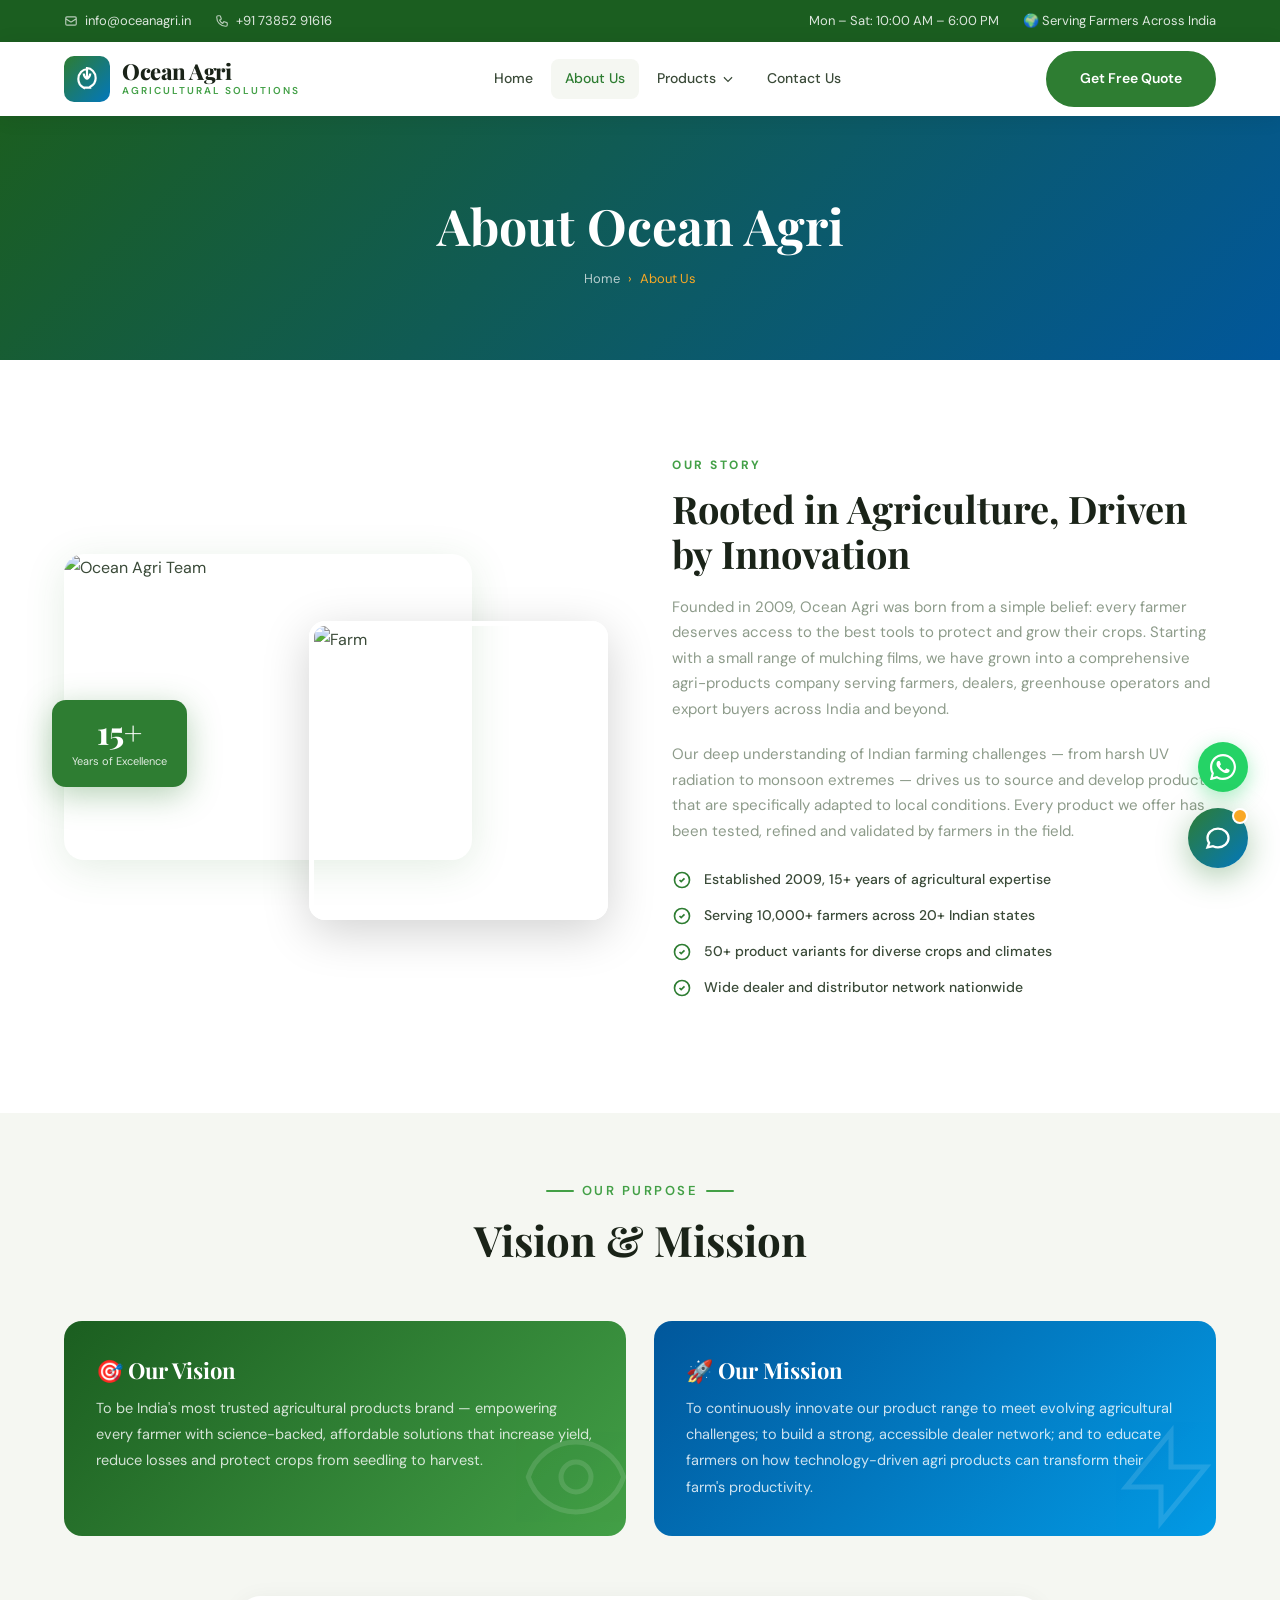
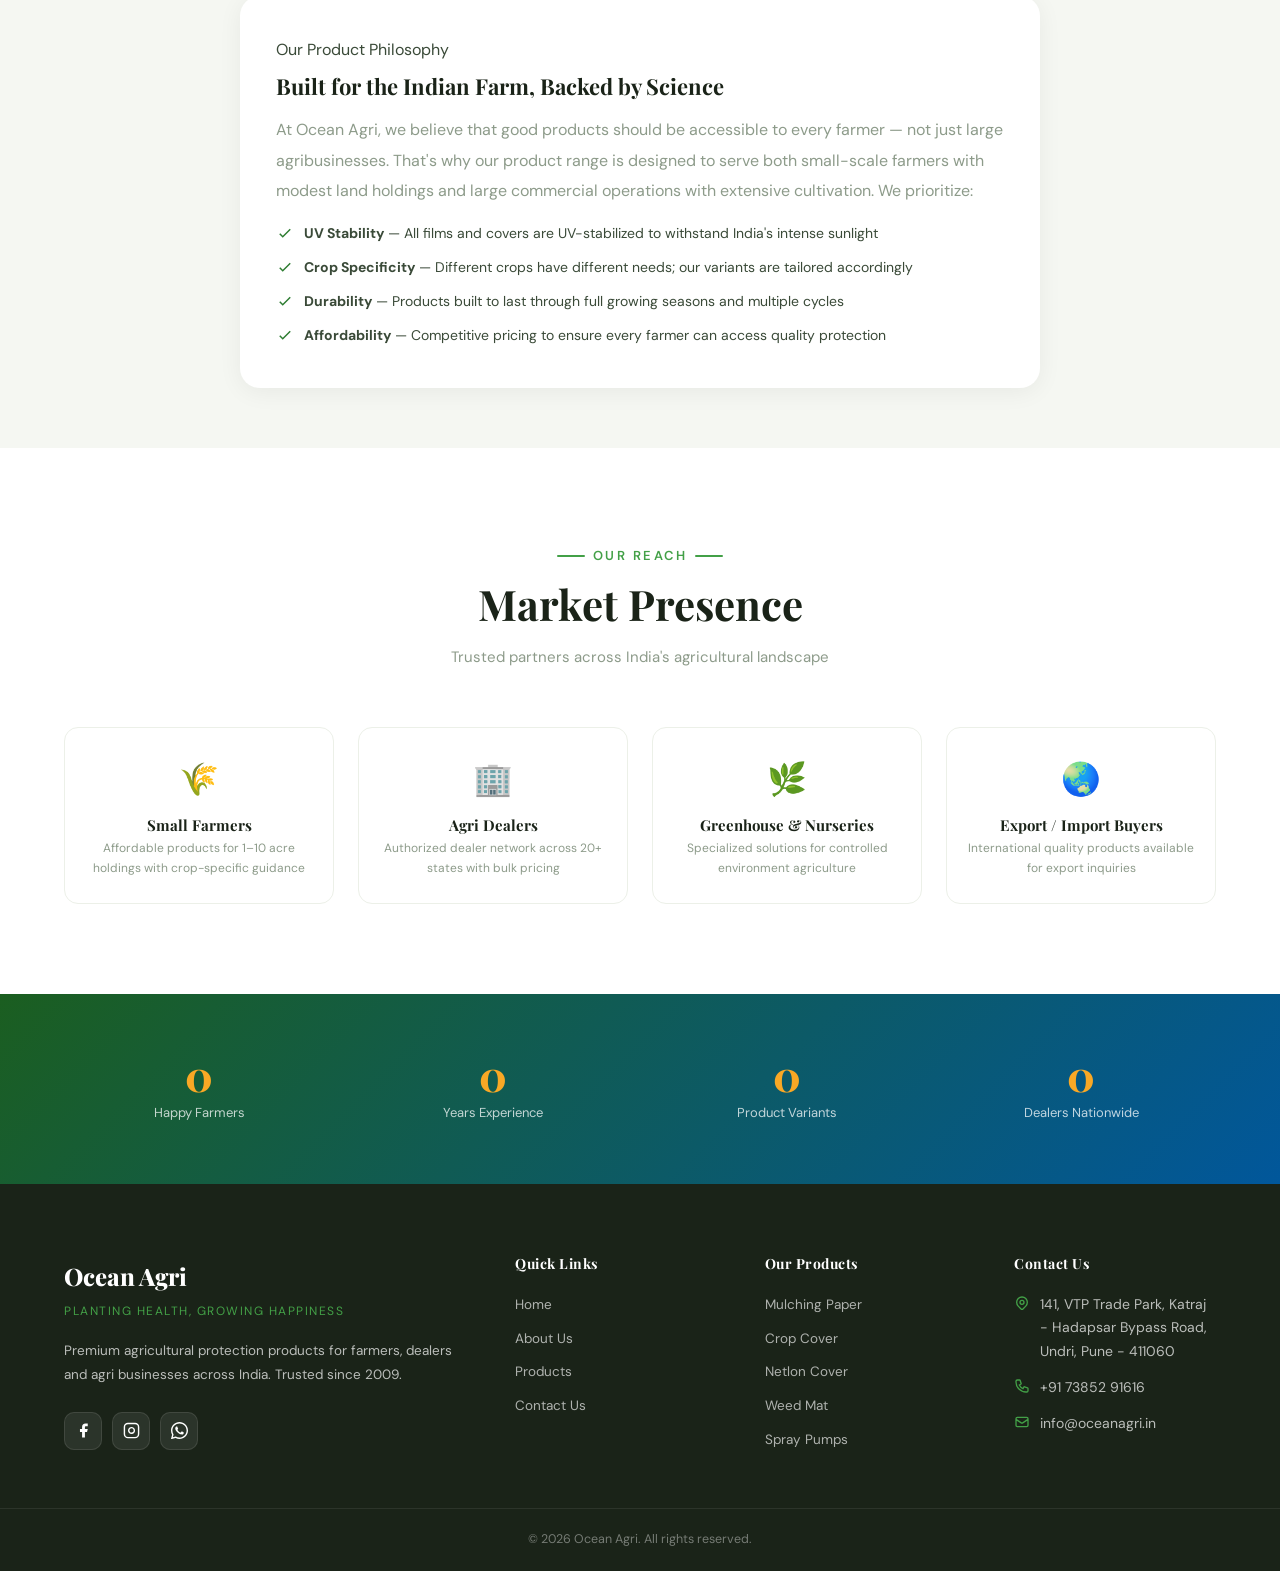
==== about.html @ 08070325 "Contacts are updated" ====
<!DOCTYPE html>
<html lang="en">
<head>
  <meta charset="UTF-8" />
  <meta name="viewport" content="width=device-width, initial-scale=1.0" />
  <title>About Us – Ocean Agri</title>
  <meta name="description" content="Learn about Ocean Agri — our story, vision, mission and commitment to empowering Indian farmers with premium agricultural products." />
  <link rel="stylesheet" href="style.css" />
</head>
<body>

<!-- TOP BAR -->
<div class="topbar">
  <div class="container inner">
    <div class="topbar-left">
      <span class="item"><svg xmlns="http://www.w3.org/2000/svg" fill="none" viewBox="0 0 24 24" stroke="currentColor" stroke-width="2"><path d="M3 8l7.89 5.26a2 2 0 002.22 0L21 8M5 19h14a2 2 0 002-2V7a2 2 0 00-2-2H5a2 2 0 00-2 2v10a2 2 0 002 2z"/></svg><a href="mailto:info@oceanagri.in">info@oceanagri.in</a></span>
      <span class="item"><svg xmlns="http://www.w3.org/2000/svg" fill="none" viewBox="0 0 24 24" stroke="currentColor" stroke-width="2"><path d="M3 5a2 2 0 012-2h3.28a1 1 0 01.948.684l1.498 4.493a1 1 0 01-.502 1.21l-2.257 1.13a11.042 11.042 0 005.516 5.516l1.13-2.257a1 1 0 011.21-.502l4.493 1.498a1 1 0 01.684.949V19a2 2 0 01-2 2h-1C9.716 21 3 14.284 3 6V5z"/></svg><a href="tel:+919876543210">+91 73852 91616</a></span>
    </div>
    <div class="topbar-right"><span class="item">Mon – Sat: 10:00 AM – 6:00 PM</span><span class="item">🌍 Serving Farmers Across India</span></div>
  </div>
</div>

<!-- NAVBAR -->
<nav class="navbar">
  <div class="inner">
    <a class="navbar-brand" href="index.html">
      <div class="brand-icon"><svg xmlns="http://www.w3.org/2000/svg" fill="none" viewBox="0 0 24 24" stroke="currentColor" stroke-width="2"><path d="M12 3C8 3 4 7 4 12c0 3.5 2 6.5 5 8.1V20h6v-.9c3-1.6 5-4.6 5-8.1 0-5-4-9-8-9z"/><path d="M12 3v9m0 0c0 0-3-2-3-5m3 5c0 0 3-2 3-5"/></svg></div>
      <div class="brand-text"><div class="name">Ocean Agri</div><div class="sub">Agricultural Solutions</div></div>
    </a>
    <ul class="nav-menu">
      <li class="nav-item"><a class="nav-link" href="index.html">Home</a></li>
      <li class="nav-item"><a class="nav-link active" href="about.html">About Us</a></li>
      <li class="nav-item">
        <a class="nav-link" href="products.html">Products <svg xmlns="http://www.w3.org/2000/svg" fill="none" viewBox="0 0 24 24" stroke="currentColor" stroke-width="2"><path d="M19 9l-7 7-7-7"/></svg></a>
        <div class="dropdown">
          <a href="products.html#mulching">Mulching Paper</a>
          <a href="products.html#crop-cover">Crop Cover</a>
          <a href="products.html#netlon">Netlon Cover</a>
          <a href="products.html#weed-mat">Weed Mat</a>
          <a href="products.html#low-tunnel">Low Tunnel Products</a>
          <a href="products.html#support">Crop Support & Wire</a>
          <a href="products.html#spray-pump">Spray Pumps</a>
        </div>
      </li>
      <li class="nav-item"><a class="nav-link" href="contact.html">Contact Us</a></li>
    </ul>
    <a class="btn btn-primary nav-cta" href="contact.html">Get Free Quote</a>
    <button class="hamburger"><span></span><span></span><span></span></button>
  </div>
</nav>
<div class="mobile-menu">
  <button class="mobile-close">✕</button>
  <a class="mobile-nav-link" href="index.html">Home</a>
  <a class="mobile-nav-link" href="about.html">About Us</a>
  <a class="mobile-nav-link" href="products.html">Products</a>
  <a class="mobile-nav-link" href="contact.html">Contact Us</a>
  <a class="btn btn-primary" href="contact.html" style="margin-top:20px;display:inline-flex;">Get Free Quote</a>
</div>

<!-- PAGE HEADER -->
<div class="page-header">
  <div class="container">
    <h1>About Ocean Agri</h1>
    <div class="breadcrumb"><a href="index.html">Home</a> <span>›</span> <span>About Us</span></div>
  </div>
</div>

<!-- INTRO SECTION -->
<section class="section">
  <div class="container">
    <div class="about-grid">
      <div class="about-images" data-animate>
        <div class="about-img-1"><img src="https://images.unsplash.com/photo-1523741543316-beb7fc7023d8?w=800&q=80" alt="Ocean Agri Team" loading="lazy" /></div>
        <div class="about-img-2"><img src="https://images.unsplash.com/photo-1464226184884-fa280b87c399?w=600&q=80" alt="Farm" loading="lazy" /></div>
        <div class="about-badge"><div class="num">15+</div><div class="lbl">Years of Excellence</div></div>
      </div>
      <div class="about-content" data-animate data-delay="2">
        <div class="label">Our Story</div>
        <h2>Rooted in Agriculture, Driven by Innovation</h2>
        <p>Founded in 2009, Ocean Agri was born from a simple belief: every farmer deserves access to the best tools to protect and grow their crops. Starting with a small range of mulching films, we have grown into a comprehensive agri-products company serving farmers, dealers, greenhouse operators and export buyers across India and beyond.</p>
        <p>Our deep understanding of Indian farming challenges — from harsh UV radiation to monsoon extremes — drives us to source and develop products that are specifically adapted to local conditions. Every product we offer has been tested, refined and validated by farmers in the field.</p>
        <ul class="about-checks">
          <li><svg xmlns="http://www.w3.org/2000/svg" fill="none" viewBox="0 0 24 24" stroke="currentColor" stroke-width="2"><path d="M9 12l2 2 4-4m6 2a9 9 0 11-18 0 9 9 0 0118 0z"/></svg>Established 2009, 15+ years of agricultural expertise</li>
          <li><svg xmlns="http://www.w3.org/2000/svg" fill="none" viewBox="0 0 24 24" stroke="currentColor" stroke-width="2"><path d="M9 12l2 2 4-4m6 2a9 9 0 11-18 0 9 9 0 0118 0z"/></svg>Serving 10,000+ farmers across 20+ Indian states</li>
          <li><svg xmlns="http://www.w3.org/2000/svg" fill="none" viewBox="0 0 24 24" stroke="currentColor" stroke-width="2"><path d="M9 12l2 2 4-4m6 2a9 9 0 11-18 0 9 9 0 0118 0z"/></svg>50+ product variants for diverse crops and climates</li>
          <li><svg xmlns="http://www.w3.org/2000/svg" fill="none" viewBox="0 0 24 24" stroke="currentColor" stroke-width="2"><path d="M9 12l2 2 4-4m6 2a9 9 0 11-18 0 9 9 0 0118 0z"/></svg>Wide dealer and distributor network nationwide</li>
        </ul>
      </div>
    </div>
  </div>
</section>

<!-- VISION & MISSION -->
<section class="section-sm products-bg">
  <div class="container">
    <div class="section-title" data-animate>
      <div class="label">Our Purpose</div>
      <h2>Vision & Mission</h2>
    </div>
    <div class="vision-mission-grid" data-animate>
      <div class="vm-card vision">
        <h3>🎯 Our Vision</h3>
        <p>To be India's most trusted agricultural products brand — empowering every farmer with science-backed, affordable solutions that increase yield, reduce losses and protect crops from seedling to harvest.</p>
        <div class="vm-card-icon"><svg xmlns="http://www.w3.org/2000/svg" fill="none" viewBox="0 0 24 24" stroke="currentColor"><path d="M15 12a3 3 0 11-6 0 3 3 0 016 0z"/><path d="M2.458 12C3.732 7.943 7.523 5 12 5c4.478 0 8.268 2.943 9.542 7-1.274 4.057-5.064 7-9.542 7-4.477 0-8.268-2.943-9.542-7z"/></svg></div>
      </div>
      <div class="vm-card mission">
        <h3>🚀 Our Mission</h3>
        <p>To continuously innovate our product range to meet evolving agricultural challenges; to build a strong, accessible dealer network; and to educate farmers on how technology-driven agri products can transform their farm's productivity.</p>
        <div class="vm-card-icon"><svg xmlns="http://www.w3.org/2000/svg" fill="none" viewBox="0 0 24 24" stroke="currentColor"><path d="M13 10V3L4 14h7v7l9-11h-7z"/></svg></div>
      </div>
    </div>

    <!-- Philosophy -->
    <div style="background:var(--white);border-radius:20px;padding:40px 36px;max-width:800px;margin:0 auto;box-shadow:0 4px 24px rgba(0,0,0,0.06);" data-animate>
      <div class="label" style="justify-content:flex-start;margin-bottom:10px;">Our Product Philosophy</div>
      <h3 style="font-size:22px;margin-bottom:16px;">Built for the Indian Farm, Backed by Science</h3>
      <p style="color:var(--gray);line-height:1.9;">At Ocean Agri, we believe that good products should be accessible to every farmer — not just large agribusinesses. That's why our product range is designed to serve both small-scale farmers with modest land holdings and large commercial operations with extensive cultivation. We prioritize:</p>
      <ul style="margin-top:16px;display:flex;flex-direction:column;gap:10px;">
        <li style="display:flex;align-items:flex-start;gap:10px;font-size:14px;color:var(--text)"><svg style="width:18px;height:18px;color:var(--green);flex-shrink:0;margin-top:2px" xmlns="http://www.w3.org/2000/svg" fill="none" viewBox="0 0 24 24" stroke="currentColor" stroke-width="2"><path d="M5 13l4 4L19 7"/></svg><span><strong>UV Stability</strong> — All films and covers are UV-stabilized to withstand India's intense sunlight</span></li>
        <li style="display:flex;align-items:flex-start;gap:10px;font-size:14px;color:var(--text)"><svg style="width:18px;height:18px;color:var(--green);flex-shrink:0;margin-top:2px" xmlns="http://www.w3.org/2000/svg" fill="none" viewBox="0 0 24 24" stroke="currentColor" stroke-width="2"><path d="M5 13l4 4L19 7"/></svg><span><strong>Crop Specificity</strong> — Different crops have different needs; our variants are tailored accordingly</span></li>
        <li style="display:flex;align-items:flex-start;gap:10px;font-size:14px;color:var(--text)"><svg style="width:18px;height:18px;color:var(--green);flex-shrink:0;margin-top:2px" xmlns="http://www.w3.org/2000/svg" fill="none" viewBox="0 0 24 24" stroke="currentColor" stroke-width="2"><path d="M5 13l4 4L19 7"/></svg><span><strong>Durability</strong> — Products built to last through full growing seasons and multiple cycles</span></li>
        <li style="display:flex;align-items:flex-start;gap:10px;font-size:14px;color:var(--text)"><svg style="width:18px;height:18px;color:var(--green);flex-shrink:0;margin-top:2px" xmlns="http://www.w3.org/2000/svg" fill="none" viewBox="0 0 24 24" stroke="currentColor" stroke-width="2"><path d="M5 13l4 4L19 7"/></svg><span><strong>Affordability</strong> — Competitive pricing to ensure every farmer can access quality protection</span></li>
      </ul>
    </div>
  </div>
</section>

<!-- MARKET PRESENCE -->
<section class="section">
  <div class="container">
    <div class="section-title" data-animate>
      <div class="label">Our Reach</div>
      <h2>Market Presence</h2>
      <p>Trusted partners across India's agricultural landscape</p>
    </div>
    <div class="market-presence-grid">
      <div class="market-card" data-animate data-delay="1">
        <div class="icon">🌾</div>
        <h4>Small Farmers</h4>
        <p>Affordable products for 1–10 acre holdings with crop-specific guidance</p>
      </div>
      <div class="market-card" data-animate data-delay="2">
        <div class="icon">🏢</div>
        <h4>Agri Dealers</h4>
        <p>Authorized dealer network across 20+ states with bulk pricing</p>
      </div>
      <div class="market-card" data-animate data-delay="3">
        <div class="icon">🌿</div>
        <h4>Greenhouse & Nurseries</h4>
        <p>Specialized solutions for controlled environment agriculture</p>
      </div>
      <div class="market-card" data-animate data-delay="4">
        <div class="icon">🌏</div>
        <h4>Export / Import Buyers</h4>
        <p>International quality products available for export inquiries</p>
      </div>
    </div>
  </div>
</section>

<!-- STATS BAND -->
<div class="cta-band" style="background:linear-gradient(135deg,var(--green-dark),var(--blue-dark));" data-animate>
  <div class="container">
    <div style="display:grid;grid-template-columns:repeat(4,1fr);gap:24px;text-align:center;">
      <div><div class="num" data-count="10" data-suffix="K+" style="font-family:'Playfair Display',serif;font-size:42px;font-weight:800;color:var(--accent);line-height:1;">0</div><div style="color:rgba(255,255,255,0.75);font-size:13px;margin-top:6px;">Happy Farmers</div></div>
      <div><div class="num" data-count="15" data-suffix="+" style="font-family:'Playfair Display',serif;font-size:42px;font-weight:800;color:var(--accent);line-height:1;">0</div><div style="color:rgba(255,255,255,0.75);font-size:13px;margin-top:6px;">Years Experience</div></div>
      <div><div class="num" data-count="50" data-suffix="+" style="font-family:'Playfair Display',serif;font-size:42px;font-weight:800;color:var(--accent);line-height:1;">0</div><div style="color:rgba(255,255,255,0.75);font-size:13px;margin-top:6px;">Product Variants</div></div>
      <div><div class="num" data-count="500" data-suffix="+" style="font-family:'Playfair Display',serif;font-size:42px;font-weight:800;color:var(--accent);line-height:1;">0</div><div style="color:rgba(255,255,255,0.75);font-size:13px;margin-top:6px;">Dealers Nationwide</div></div>
    </div>
  </div>
</div>

<!-- FOOTER -->
<footer class="footer">
  <div class="container">
    <div class="footer-grid">
      <div class="footer-brand">
        <div class="name">Ocean Agri</div>
        <div class="tagline">Planting Health, Growing Happiness</div>
        <p>Premium agricultural protection products for farmers, dealers and agri businesses across India. Trusted since 2009.</p>
        <div class="footer-social">
          <a href="#" aria-label="Facebook"><svg xmlns="http://www.w3.org/2000/svg" fill="currentColor" viewBox="0 0 24 24"><path d="M18 2h-3a5 5 0 00-5 5v3H7v4h3v8h4v-8h3l1-4h-4V7a1 1 0 011-1h3z"/></svg></a>
          <a href="#" aria-label="Instagram"><svg xmlns="http://www.w3.org/2000/svg" fill="none" viewBox="0 0 24 24" stroke="currentColor" stroke-width="2"><rect x="2" y="2" width="20" height="20" rx="5" ry="5"/><path d="M16 11.37A4 4 0 1112.63 8 4 4 0 0116 11.37z"/><line x1="17.5" y1="6.5" x2="17.51" y2="6.5"/></svg></a>
          <a href="https://wa.me/917385291616" aria-label="WhatsApp"><svg xmlns="http://www.w3.org/2000/svg" fill="currentColor" viewBox="0 0 24 24"><path d="M17.472 14.382c-.297-.149-1.758-.867-2.03-.967-.273-.099-.471-.148-.67.15-.197.297-.767.966-.94 1.164-.173.199-.347.223-.644.075-.297-.15-1.255-.463-2.39-1.475-.883-.788-1.48-1.761-1.653-2.059-.173-.297-.018-.458.13-.606.134-.133.298-.347.446-.52.149-.174.198-.298.298-.497.099-.198.05-.371-.025-.52-.075-.149-.669-1.612-.916-2.207-.242-.579-.487-.5-.669-.51-.173-.008-.371-.01-.57-.01-.198 0-.52.074-.792.372-.272.297-1.04 1.016-1.04 2.479 0 1.462 1.065 2.875 1.213 3.074.149.198 2.096 3.2 5.077 4.487.709.306 1.262.489 1.694.625.712.227 1.36.195 1.871.118.571-.085 1.758-.719 2.006-1.413.248-.694.248-1.289.173-1.413-.074-.124-.272-.198-.57-.347z"/><path d="M12 0C5.373 0 0 5.373 0 12c0 2.125.558 4.117 1.535 5.845L.057 23.486a.5.5 0 00.614.612l5.788-1.517A11.95 11.95 0 0012 24c6.627 0 12-5.373 12-12S18.627 0 12 0zm0 22c-1.885 0-3.649-.518-5.163-1.418l-.371-.22-3.835 1.006 1.021-3.726-.242-.386A10 10 0 012 12C2 6.477 6.477 2 12 2s10 4.477 10 10-4.477 10-10 10z"/></svg></a>
        </div>
      </div>
      <div class="footer-col"><h4>Quick Links</h4><ul><li><a href="index.html">Home</a></li><li><a href="about.html">About Us</a></li><li><a href="products.html">Products</a></li><li><a href="contact.html">Contact Us</a></li></ul></div>
      <div class="footer-col"><h4>Our Products</h4><ul><li><a href="products.html#mulching">Mulching Paper</a></li><li><a href="products.html#crop-cover">Crop Cover</a></li><li><a href="products.html#netlon">Netlon Cover</a></li><li><a href="products.html#weed-mat">Weed Mat</a></li><li><a href="products.html#spray-pump">Spray Pumps</a></li></ul></div>
      <div class="footer-col">
        <h4>Contact Us</h4>
        <div class="contact-item"><svg xmlns="http://www.w3.org/2000/svg" fill="none" viewBox="0 0 24 24" stroke="currentColor" stroke-width="2"><path d="M17.657 16.657L13.414 20.9a1.998 1.998 0 01-2.827 0l-4.244-4.243a8 8 0 1111.314 0z"/><path d="M15 11a3 3 0 11-6 0 3 3 0 016 0z"/></svg><span>141, VTP Trade Park, Katraj - Hadapsar Bypass Road, Undri, Pune - 411060</span>
        </div>
        <div class="contact-item"><svg xmlns="http://www.w3.org/2000/svg" fill="none" viewBox="0 0 24 24" stroke="currentColor" stroke-width="2"><path d="M3 5a2 2 0 012-2h3.28a1 1 0 01.948.684l1.498 4.493a1 1 0 01-.502 1.21l-2.257 1.13a11.042 11.042 0 005.516 5.516l1.13-2.257a1 1 0 011.21-.502l4.493 1.498a1 1 0 01.684.949V19a2 2 0 01-2 2h-1C9.716 21 3 14.284 3 6V5z"/></svg><a href="tel:+919876543210">+91 73852 91616</a></div>
        <div class="contact-item"><svg xmlns="http://www.w3.org/2000/svg" fill="none" viewBox="0 0 24 24" stroke="currentColor" stroke-width="2"><path d="M3 8l7.89 5.26a2 2 0 002.22 0L21 8M5 19h14a2 2 0 002-2V7a2 2 0 00-2-2H5a2 2 0 00-2 2v10a2 2 0 002 2z"/></svg><a href="mailto:info@oceanagri.in">info@oceanagri.in</a></div>
      </div>
    </div>
  </div>
  <div class="footer-bottom"><div class="container">© 2026 Ocean Agri. All rights reserved.</div></div>
</footer>

<!-- CHATBOT (shared) -->
<div class="chatbot-fab">
  <button class="chatbot-btn" title="Chat with us">
    <svg xmlns="http://www.w3.org/2000/svg" fill="none" viewBox="0 0 24 24" stroke="currentColor" stroke-width="2"><path d="M8 12h.01M12 12h.01M16 12h.01M21 12c0 4.418-4.03 8-9 8a9.863 9.863 0 01-4.255-.949L3 20l1.395-3.72C3.512 15.042 3 13.574 3 12c0-4.418 4.03-8 9-8s9 3.582 9 8z"/></svg>
    <span class="chatbot-pulse"></span>
  </button>
</div>
<div class="chatbot-window">
  <div class="chatbot-head">
    <div class="chatbot-head-avatar"><svg xmlns="http://www.w3.org/2000/svg" fill="none" viewBox="0 0 24 24" stroke="currentColor" stroke-width="2"><path d="M12 3C8 3 4 7 4 12c0 3.5 2 6.5 5 8.1V20h6v-.9c3-1.6 5-4.6 5-8.1 0-5-4-9-8-9z"/></svg></div>
    <div class="chatbot-head-info"><h4>Ocean Agri Assistant</h4><p>🟢 Online — Ask about products, crops, dealers</p></div>
    <button class="chatbot-close">✕</button>
  </div>
  <div class="chatbot-messages"></div>
  <div class="chatbot-quick-btns">
    <button class="quick-btn">Tomato</button><button class="quick-btn">Banana</button><button class="quick-btn">Spray Pump</button><button class="quick-btn">Find Dealer</button>
  </div>
  <div class="chatbot-input-row">
    <input id="chatInput" type="text" placeholder="Type your crop or question…" autocomplete="off" />
    <button class="chatbot-send"><svg xmlns="http://www.w3.org/2000/svg" fill="none" viewBox="0 0 24 24" stroke="currentColor" stroke-width="2"><path d="M12 19l9 2-9-18-9 18 9-2zm0 0v-8"/></svg></button>
  </div>
</div>
<div class="whatsapp-float"><a href="https://wa.me/917385291616" target="_blank"><svg xmlns="http://www.w3.org/2000/svg" fill="currentColor" viewBox="0 0 24 24"><path d="M17.472 14.382c-.297-.149-1.758-.867-2.03-.967-.273-.099-.471-.148-.67.15-.197.297-.767.966-.94 1.164-.173.199-.347.223-.644.075-.297-.15-1.255-.463-2.39-1.475-.883-.788-1.48-1.761-1.653-2.059-.173-.297-.018-.458.13-.606.134-.133.298-.347.446-.52.149-.174.198-.298.298-.497.099-.198.05-.371-.025-.52-.075-.149-.669-1.612-.916-2.207-.242-.579-.487-.5-.669-.51-.173-.008-.371-.01-.57-.01-.198 0-.52.074-.792.372-.272.297-1.04 1.016-1.04 2.479 0 1.462 1.065 2.875 1.213 3.074.149.198 2.096 3.2 5.077 4.487.709.306 1.262.489 1.694.625.712.227 1.36.195 1.871.118.571-.085 1.758-.719 2.006-1.413.248-.694.248-1.289.173-1.413-.074-.124-.272-.198-.57-.347z"/><path d="M12 0C5.373 0 0 5.373 0 12c0 2.125.558 4.117 1.535 5.845L.057 23.486a.5.5 0 00.614.612l5.788-1.517A11.95 11.95 0 0012 24c6.627 0 12-5.373 12-12S18.627 0 12 0zm0 22c-1.885 0-3.649-.518-5.163-1.418l-.371-.22-3.835 1.006 1.021-3.726-.242-.386A10 10 0 012 12C2 6.477 6.477 2 12 2s10 4.477 10 10-4.477 10-10 10z"/></svg></a></div>

<script src="https://code.jquery.com/jquery-3.7.1.min.js"></script>
<script src="main.js"></script>
</body>
</html>
---- style.css ----
/* ============================================================
   OCEAN AGRI - Main Stylesheet
   Theme: Clean, Modern | Blue & Green Agricultural
   ============================================================ */

@import url('https://fonts.googleapis.com/css2?family=Playfair+Display:wght@400;600;700;800&family=DM+Sans:wght@300;400;500;600&display=swap');

:root {
  --green:       #2e7d32;
  --green-light: #43a047;
  --green-dark:  #1b5e20;
  --blue:        #0277bd;
  --blue-light:  #039be5;
  --blue-dark:   #01579b;
  --accent:      #f9a825;
  --white:       #ffffff;
  --off-white:   #f5f7f2;
  --gray-light:  #ecf0e8;
  --gray:        #8d9b8a;
  --dark:        #1a2318;
  --text:        #3a4a38;
  --shadow:      0 8px 40px rgba(46,125,50,0.13);
  --shadow-blue: 0 8px 40px rgba(2,119,189,0.13);
  --radius:      12px;
  --transition:  all 0.35s cubic-bezier(0.4,0,0.2,1);
}

*, *::before, *::after { box-sizing: border-box; margin: 0; padding: 0; }

html { scroll-behavior: smooth; }

body {
  font-family: 'DM Sans', sans-serif;
  color: var(--text);
  background: var(--white);
  line-height: 1.7;
  overflow-x: hidden;
}

h1, h2, h3, h4, h5 {
  font-family: 'Playfair Display', serif;
  line-height: 1.2;
  color: var(--dark);
}

a { text-decoration: none; color: inherit; transition: var(--transition); }
img { max-width: 100%; display: block; }
ul { list-style: none; }

.container {
  max-width: 1200px;
  margin: 0 auto;
  padding: 0 24px;
}

.section { padding: 90px 0; }
.section-sm { padding: 60px 0; }

/* ── Section Title ── */
.section-title { text-align: center; margin-bottom: 56px; }
.section-title .label {
  display: inline-flex; align-items: center; gap: 8px;
  font-size: 13px; font-weight: 600; letter-spacing: 2.5px;
  text-transform: uppercase; color: var(--green-light);
  margin-bottom: 12px;
}
.section-title .label::before,
.section-title .label::after {
  content: ''; width: 28px; height: 2px;
  background: var(--green-light); border-radius: 2px;
}
.section-title h2 {
  font-size: clamp(28px, 4vw, 42px);
  color: var(--dark); margin-bottom: 16px;
}
.section-title p {
  max-width: 580px; margin: 0 auto;
  color: var(--gray); font-size: 15px;
}

/* ── Buttons ── */
.btn {
  display: inline-flex; align-items: center; gap: 10px;
  padding: 14px 32px; border-radius: 50px;
  font-family: 'DM Sans', sans-serif;
  font-size: 14px; font-weight: 600;
  cursor: pointer; border: 2px solid transparent;
  transition: var(--transition);
}
.btn-primary {
  background: var(--green); color: var(--white);
  border-color: var(--green);
}
.btn-primary:hover {
  background: var(--green-dark); border-color: var(--green-dark);
  transform: translateY(-2px); box-shadow: 0 12px 30px rgba(46,125,50,0.3);
}
.btn-outline {
  background: transparent; color: var(--white);
  border-color: var(--white);
}
.btn-outline:hover {
  background: var(--white); color: var(--green);
}
.btn-blue {
  background: var(--blue); color: var(--white);
  border-color: var(--blue);
}
.btn-blue:hover {
  background: var(--blue-dark); border-color: var(--blue-dark);
  transform: translateY(-2px); box-shadow: var(--shadow-blue);
}
.btn svg { width: 18px; height: 18px; flex-shrink: 0; }

/* ============================================================
   TOP BAR
   ============================================================ */
.topbar {
  background: var(--green-dark);
  padding: 10px 0;
  font-size: 13px;
  color: rgba(255,255,255,0.85);
}
.topbar .inner {
  display: flex; justify-content: space-between; align-items: center; gap: 16px;
  flex-wrap: wrap;
}
.topbar-left, .topbar-right {
  display: flex; align-items: center; gap: 24px;
}
.topbar a:hover { color: var(--accent); }
.topbar .item { display: flex; align-items: center; gap: 7px; }
.topbar .item svg { width: 14px; height: 14px; opacity: .8; }

/* ============================================================
   NAVBAR
   ============================================================ */
.navbar {
  background: var(--white);
  position: sticky; top: 0; z-index: 1000;
  box-shadow: 0 2px 20px rgba(0,0,0,0.08);
  transition: var(--transition);
}
.navbar.scrolled { box-shadow: 0 4px 30px rgba(0,0,0,0.14); }
.navbar .inner {
  display: flex; align-items: center; justify-content: space-between;
  padding: 0 24px; max-width: 1200px; margin: 0 auto;
}
.navbar-brand {
  display: flex; align-items: center; gap: 12px;
  padding: 14px 0;
}
.brand-icon {
  width: 46px; height: 46px; border-radius: 10px;
  background: linear-gradient(135deg, var(--green), var(--blue));
  display: flex; align-items: center; justify-content: center;
  flex-shrink: 0;
}
.brand-icon svg { width: 26px; height: 26px; color: white; }
.brand-text .name {
  font-family: 'Playfair Display', serif;
  font-size: 22px; font-weight: 800;
  color: var(--dark); line-height: 1;
  letter-spacing: -0.5px;
}
.brand-text .sub {
  font-size: 10px; font-weight: 600; letter-spacing: 2px;
  text-transform: uppercase; color: var(--green-light);
}

.nav-menu { display: flex; align-items: center; gap: 4px; }
.nav-item { position: relative; }
.nav-link {
  display: flex; align-items: center; gap: 5px;
  padding: 8px 14px; border-radius: 8px;
  font-size: 14px; font-weight: 500; color: var(--text);
}
.nav-link:hover, .nav-link.active {
  color: var(--green); background: var(--off-white);
}
.nav-link svg { width: 14px; height: 14px; transition: var(--transition); }
.nav-item:hover .nav-link svg { transform: rotate(180deg); }

/* Dropdown */
.dropdown {
  display: none; position: absolute; top: calc(100% + 8px); left: 0;
  min-width: 220px; background: var(--white);
  border-radius: var(--radius); border: 1px solid var(--gray-light);
  box-shadow: 0 16px 48px rgba(0,0,0,0.12);
  padding: 8px; z-index: 100;
}
.nav-item:hover .dropdown { display: block; animation: fadeDown 0.2s ease; }
@keyframes fadeDown { from { opacity: 0; transform: translateY(-8px); } to { opacity: 1; transform: none; } }
.dropdown a {
  display: block; padding: 9px 14px; border-radius: 8px;
  font-size: 13.5px; color: var(--text);
}
.dropdown a:hover { background: var(--off-white); color: var(--green); padding-left: 20px; }

.nav-cta { margin-left: 12px; }

/* Hamburger */
.hamburger {
  display: none; flex-direction: column; justify-content: center;
  gap: 5px; width: 40px; height: 40px; cursor: pointer;
  background: none; border: none; padding: 6px;
}
.hamburger span {
  display: block; height: 2px; border-radius: 2px;
  background: var(--dark); transition: var(--transition);
}
.hamburger.open span:nth-child(1) { transform: translateY(7px) rotate(45deg); }
.hamburger.open span:nth-child(2) { opacity: 0; }
.hamburger.open span:nth-child(3) { transform: translateY(-7px) rotate(-45deg); }

/* Mobile menu */
.mobile-menu {
  display: none;
  position: fixed; inset: 0; z-index: 999;
  background: var(--white);
  padding: 80px 24px 40px;
  overflow-y: auto;
}
.mobile-menu.open { display: block; animation: slideIn 0.3s ease; }
@keyframes slideIn { from { opacity: 0; transform: translateX(20px); } to { opacity: 1; transform: none; } }
.mobile-menu .mobile-nav-link {
  display: block; padding: 14px 16px;
  font-size: 16px; font-weight: 500; color: var(--dark);
  border-bottom: 1px solid var(--gray-light);
}
.mobile-menu .mobile-nav-link:hover { color: var(--green); }
.mobile-close {
  position: absolute; top: 20px; right: 20px;
  width: 40px; height: 40px; border-radius: 50%;
  background: var(--off-white); border: none; cursor: pointer;
  display: flex; align-items: center; justify-content: center;
  font-size: 20px; color: var(--dark);
}

/* ============================================================
   HERO
   ============================================================ */
.hero {
  position: relative; overflow: hidden;
  background: var(--green-dark);
  min-height: 88vh;
  display: flex; align-items: center;
}
.hero-bg {
  position: absolute; inset: 0;
  background: linear-gradient(100deg, rgba(27,94,32,0.96) 0%, rgba(1,87,155,0.82) 60%, rgba(27,94,32,0.6) 100%);
  z-index: 1;
}
.hero-img {
  position: absolute; inset: 0;
  background: url('https://images.unsplash.com/photo-1625246333195-78d9c38ad449?w=1600&q=80') center/cover no-repeat;
  z-index: 0;
}
.hero .container { position: relative; z-index: 2; }
.hero-content { max-width: 660px; }
.hero-badge {
  display: inline-flex; align-items: center; gap: 8px;
  background: rgba(255,255,255,0.12); border: 1px solid rgba(255,255,255,0.25);
  padding: 7px 16px; border-radius: 50px;
  font-size: 12px; font-weight: 600; letter-spacing: 2px;
  text-transform: uppercase; color: rgba(255,255,255,0.9);
  margin-bottom: 24px;
}
.hero-badge span { width: 7px; height: 7px; border-radius: 50%; background: var(--accent); }
.hero h1 {
  font-size: clamp(36px, 6vw, 68px);
  color: var(--white); font-weight: 800;
  line-height: 1.1; margin-bottom: 22px;
}
.hero h1 em { color: var(--accent); font-style: normal; }
.hero p {
  font-size: 17px; color: rgba(255,255,255,0.82);
  margin-bottom: 36px; max-width: 520px;
}
.hero-actions { display: flex; gap: 14px; flex-wrap: wrap; }
.hero-stats {
  display: flex; gap: 40px; margin-top: 60px;
  flex-wrap: wrap;
}
.stat-item { text-align: center; }
.stat-item .num {
  font-family: 'Playfair Display', serif;
  font-size: 36px; font-weight: 800; color: var(--white);
  line-height: 1;
}
.stat-item .num span { color: var(--accent); }
.stat-item .lbl { font-size: 12px; color: rgba(255,255,255,0.65); letter-spacing: 1px; margin-top: 4px; }
.hero-scroll {
  position: absolute; bottom: 32px; left: 50%; transform: translateX(-50%);
  z-index: 2; display: flex; flex-direction: column; align-items: center; gap: 8px;
  color: rgba(255,255,255,0.6); font-size: 11px; letter-spacing: 2px;
}
.scroll-line {
  width: 1px; height: 50px;
  background: linear-gradient(to bottom, rgba(255,255,255,0.5), transparent);
  animation: scrollPulse 2s ease infinite;
}
@keyframes scrollPulse { 0%,100%{opacity:.3;} 50%{opacity:1;} }

/* Slider dots */
.hero-dots {
  position: absolute; right: 48px; top: 50%; transform: translateY(-50%);
  z-index: 3; display: flex; flex-direction: column; gap: 10px;
}
.hero-dots span {
  width: 8px; height: 8px; border-radius: 50%;
  background: rgba(255,255,255,0.4); cursor: pointer; transition: var(--transition);
}
.hero-dots span.active { background: var(--accent); transform: scale(1.4); }

/* ============================================================
   FEATURE STRIP
   ============================================================ */
.features-strip {
  background: var(--white);
  box-shadow: var(--shadow);
  position: relative; z-index: 10;
  margin-top: -1px;
}
.features-strip .inner {
  display: grid; grid-template-columns: repeat(4, 1fr);
  border-left: 1px solid var(--gray-light);
}
.feat-item {
  display: flex; align-items: flex-start; gap: 16px;
  padding: 30px 28px;
  border-right: 1px solid var(--gray-light);
  transition: var(--transition);
}
.feat-item:hover { background: var(--off-white); }
.feat-icon {
  width: 52px; height: 52px; border-radius: 12px; flex-shrink: 0;
  display: flex; align-items: center; justify-content: center;
}
.feat-icon svg { width: 26px; height: 26px; }
.feat-icon.green { background: #e8f5e9; color: var(--green); }
.feat-icon.blue  { background: #e1f0fa; color: var(--blue); }
.feat-icon.gold  { background: #fff8e1; color: #f9a825; }
.feat-icon.teal  { background: #e0f7fa; color: #00897b; }
.feat-text h4 { font-size: 15px; font-weight: 700; margin-bottom: 4px; color: var(--dark); }
.feat-text p  { font-size: 13px; color: var(--gray); }

/* ============================================================
   ABOUT SECTION
   ============================================================ */
.about-grid {
  display: grid; grid-template-columns: 1fr 1fr;
  gap: 64px; align-items: center;
}
.about-images {
  position: relative;
  padding-bottom: 60px;
}
.about-img-1 {
  width: 75%; border-radius: 20px;
  box-shadow: var(--shadow);
  overflow: hidden; aspect-ratio: 4/3;
}
.about-img-1 img { width: 100%; height: 100%; object-fit: cover; }
.about-img-2 {
  position: absolute; bottom: 0; right: 0;
  width: 55%; border-radius: 16px;
  box-shadow: 0 12px 48px rgba(0,0,0,0.18);
  overflow: hidden; aspect-ratio: 1;
  border: 5px solid var(--white);
}
.about-img-2 img { width: 100%; height: 100%; object-fit: cover; }
.about-badge {
  position: absolute; left: -12px; top: 40%;
  background: var(--green); color: var(--white);
  border-radius: 14px; padding: 16px 20px;
  box-shadow: 0 8px 32px rgba(46,125,50,0.35);
  text-align: center; min-width: 100px;
}
.about-badge .num {
  font-family: 'Playfair Display', serif;
  font-size: 32px; font-weight: 800; line-height: 1;
}
.about-badge .lbl { font-size: 11px; opacity: .85; margin-top: 4px; }

.about-content .label {
  display: inline-flex; align-items: center; gap: 8px;
  font-size: 12px; font-weight: 700; letter-spacing: 2.5px;
  text-transform: uppercase; color: var(--green-light);
  margin-bottom: 10px;
}
.about-content h2 {
  font-size: clamp(26px, 3.5vw, 38px); margin-bottom: 18px;
}
.about-content p { color: var(--gray); margin-bottom: 20px; font-size: 15px; }
.about-checks { margin: 24px 0; }
.about-checks li {
  display: flex; align-items: center; gap: 12px;
  margin-bottom: 12px; font-size: 14px; font-weight: 500;
}
.about-checks li svg { width: 20px; height: 20px; color: var(--green); flex-shrink: 0; }

/* ============================================================
   PRODUCT CATEGORIES
   ============================================================ */
.products-bg { background: var(--off-white); }
.products-grid {
  display: grid;
  grid-template-columns: repeat(auto-fill, minmax(300px, 1fr));
  gap: 28px;
}
.product-card {
  background: var(--white); border-radius: 18px;
  overflow: hidden; box-shadow: 0 4px 24px rgba(0,0,0,0.06);
  transition: var(--transition); cursor: pointer;
}
.product-card:hover {
  transform: translateY(-8px);
  box-shadow: 0 20px 48px rgba(46,125,50,0.15);
}
.product-card-img {
  position: relative; overflow: hidden;
  aspect-ratio: 16/10;
  background: var(--gray-light);
}
.product-card-img img { width: 100%; height: 100%; object-fit: cover; transition: transform 0.5s ease; }
.product-card:hover .product-card-img img { transform: scale(1.07); }
.product-card-badge {
  position: absolute; top: 14px; left: 14px;
  background: var(--green); color: white;
  font-size: 11px; font-weight: 700; letter-spacing: 1px;
  padding: 4px 12px; border-radius: 50px;
  text-transform: uppercase;
}
.product-card-body { padding: 24px 24px 28px; }
.product-card-body h3 { font-size: 19px; margin-bottom: 10px; }
.product-card-body p { font-size: 13.5px; color: var(--gray); margin-bottom: 18px; }
.product-card-tags { display: flex; flex-wrap: wrap; gap: 8px; margin-bottom: 18px; }
.product-card-tags span {
  background: var(--off-white); border: 1px solid var(--gray-light);
  font-size: 11.5px; font-weight: 600;
  padding: 4px 12px; border-radius: 50px; color: var(--text);
}
.product-card-footer {
  display: flex; align-items: center; justify-content: space-between;
  padding-top: 16px; border-top: 1px solid var(--gray-light);
}
.product-card-footer a {
  font-size: 13px; font-weight: 600; color: var(--green);
  display: flex; align-items: center; gap: 6px;
}
.product-card-footer a:hover { gap: 10px; }
.product-card-footer a svg { width: 16px; height: 16px; }
.product-card-icon {
  width: 38px; height: 38px; border-radius: 50%;
  background: var(--off-white);
  display: flex; align-items: center; justify-content: center;
}
.product-card-icon svg { width: 18px; height: 18px; color: var(--green-light); }

/* ============================================================
   WHY CHOOSE US / BANNER
   ============================================================ */
.why-banner {
  background: linear-gradient(135deg, var(--green-dark) 0%, var(--blue-dark) 100%);
  position: relative; overflow: hidden;
}
.why-banner::before {
  content: '';
  position: absolute; inset: 0;
  background: url("data:image/svg+xml,%3Csvg width='60' height='60' viewBox='0 0 60 60' xmlns='http://www.w3.org/2000/svg'%3E%3Cg fill='none' fill-rule='evenodd'%3E%3Cg fill='%23ffffff' fill-opacity='0.04'%3E%3Cpath d='M36 34v-4h-2v4h-4v2h4v4h2v-4h4v-2h-4zm0-30V0h-2v4h-4v2h4v4h2V6h4V4h-4zM6 34v-4H4v4H0v2h4v4h2v-4h4v-2H6zM6 4V0H4v4H0v2h4v4h2V6h4V4H6z'/%3E%3C/g%3E%3C/g%3E%3C/svg%3E");
}
.why-banner .container { position: relative; z-index: 1; }
.why-grid {
  display: grid; grid-template-columns: 1fr 1fr;
  gap: 80px; align-items: center;
}
.why-content h2 {
  font-size: clamp(26px, 3.5vw, 38px);
  color: var(--white); margin-bottom: 16px;
}
.why-content p { color: rgba(255,255,255,0.75); margin-bottom: 32px; }
.why-list { display: flex; flex-direction: column; gap: 16px; margin-bottom: 36px; }
.why-list-item {
  display: flex; align-items: flex-start; gap: 14px;
  background: rgba(255,255,255,0.07); border: 1px solid rgba(255,255,255,0.12);
  padding: 16px 18px; border-radius: 12px;
}
.why-list-item-icon {
  width: 40px; height: 40px; border-radius: 10px;
  background: rgba(255,255,255,0.15);
  display: flex; align-items: center; justify-content: center; flex-shrink: 0;
}
.why-list-item-icon svg { width: 20px; height: 20px; color: var(--accent); }
.why-list-item h4 { font-size: 14px; color: var(--white); margin-bottom: 3px; }
.why-list-item p  { font-size: 12.5px; color: rgba(255,255,255,.6); }
.why-cards { display: grid; grid-template-columns: 1fr 1fr; gap: 20px; }
.why-card {
  background: rgba(255,255,255,0.1); border: 1px solid rgba(255,255,255,0.15);
  border-radius: 16px; padding: 28px 22px; text-align: center;
  transition: var(--transition);
}
.why-card:hover { background: rgba(255,255,255,0.18); transform: translateY(-4px); }
.why-card svg { width: 36px; height: 36px; color: var(--accent); margin: 0 auto 14px; display: block; }
.why-card h4 { font-size: 14px; color: var(--white); margin-bottom: 6px; }
.why-card p  { font-size: 12px; color: rgba(255,255,255,0.6); }

/* ============================================================
   TESTIMONIALS
   ============================================================ */
.testimonials-bg { background: var(--off-white); }
.testimonials-track {
  display: grid; grid-template-columns: repeat(3, 1fr); gap: 28px;
}
.testi-card {
  background: var(--white); border-radius: 18px;
  padding: 32px 28px; box-shadow: 0 4px 24px rgba(0,0,0,0.06);
  transition: var(--transition);
}
.testi-card:hover { box-shadow: var(--shadow); transform: translateY(-4px); }
.testi-stars { display: flex; gap: 4px; margin-bottom: 16px; }
.testi-stars svg { width: 16px; height: 16px; color: var(--accent); }
.testi-card p {
  font-size: 14px; color: var(--gray); font-style: italic;
  margin-bottom: 24px; line-height: 1.8;
}
.testi-author { display: flex; align-items: center; gap: 14px; }
.testi-avatar {
  width: 48px; height: 48px; border-radius: 50%;
  background: var(--gray-light); overflow: hidden; flex-shrink: 0;
}
.testi-avatar img { width: 100%; height: 100%; object-fit: cover; }
.testi-author h5 { font-size: 14px; font-weight: 700; color: var(--dark); }
.testi-author span { font-size: 12px; color: var(--green-light); }

/* ============================================================
   CTA BAND
   ============================================================ */
.cta-band {
  background: var(--green);
  padding: 60px 0; text-align: center;
}
.cta-band h2 { color: var(--white); font-size: clamp(24px, 3.5vw, 36px); margin-bottom: 12px; }
.cta-band p { color: rgba(255,255,255,0.8); margin-bottom: 32px; }
.cta-band-actions { display: flex; justify-content: center; gap: 16px; flex-wrap: wrap; }

/* ============================================================
   CONTACT PAGE
   ============================================================ */
.contact-grid {
  display: grid; grid-template-columns: 1fr 1.4fr; gap: 56px; align-items: start;
}
.contact-info h2 { font-size: 30px; margin-bottom: 14px; }
.contact-info p { color: var(--gray); margin-bottom: 32px; }
.contact-info-items { display: flex; flex-direction: column; gap: 20px; }
.contact-info-item {
  display: flex; gap: 16px; align-items: flex-start;
}
.contact-info-item-icon {
  width: 50px; height: 50px; border-radius: 14px;
  background: var(--off-white); flex-shrink: 0;
  display: flex; align-items: center; justify-content: center;
}
.contact-info-item-icon svg { width: 22px; height: 22px; color: var(--green); }
.contact-info-item h4 { font-size: 14px; font-weight: 700; margin-bottom: 3px; }
.contact-info-item p  { font-size: 13px; color: var(--gray); }
.contact-form-box {
  background: var(--white); border-radius: 20px;
  padding: 40px 36px; box-shadow: var(--shadow);
}
.contact-form-box h3 { font-size: 22px; margin-bottom: 28px; }
.form-row { display: grid; grid-template-columns: 1fr 1fr; gap: 20px; }
.form-group { margin-bottom: 20px; }
.form-group label {
  display: block; font-size: 13px; font-weight: 600;
  margin-bottom: 8px; color: var(--dark);
}
.form-group input,
.form-group select,
.form-group textarea {
  width: 100%; padding: 13px 16px;
  border: 1.5px solid var(--gray-light); border-radius: 10px;
  font-family: 'DM Sans', sans-serif; font-size: 14px;
  color: var(--dark); background: var(--white);
  transition: var(--transition); outline: none;
  appearance: none;
}
.form-group input:focus,
.form-group select:focus,
.form-group textarea:focus {
  border-color: var(--green); box-shadow: 0 0 0 4px rgba(46,125,50,0.1);
}
.form-group textarea { resize: vertical; min-height: 120px; }
.form-submit { width: 100%; padding: 15px; font-size: 15px; border: none; cursor: pointer; }
.form-success {
  display: none; text-align: center; padding: 24px;
  background: #e8f5e9; border-radius: 12px; color: var(--green-dark);
}
.form-success svg { width: 40px; height: 40px; margin: 0 auto 12px; display: block; }

/* ============================================================
   PAGE HEADER
   ============================================================ */
.page-header {
  background: linear-gradient(135deg, var(--green-dark) 0%, var(--blue-dark) 100%);
  padding: 80px 0 70px;
  position: relative; overflow: hidden;
}
.page-header::before {
  content: ''; position: absolute; inset: 0;
  background: url('https://images.unsplash.com/photo-1464226184884-fa280b87c399?w=1400&q=80') center/cover;
  opacity: 0.15;
}
.page-header .container { position: relative; z-index: 1; text-align: center; }
.page-header h1 { color: var(--white); font-size: clamp(30px, 5vw, 50px); margin-bottom: 12px; }
.breadcrumb {
  display: flex; align-items: center; justify-content: center; gap: 8px;
  font-size: 13px; color: rgba(255,255,255,0.7);
}
.breadcrumb a { color: rgba(255,255,255,0.7); }
.breadcrumb a:hover { color: var(--white); }
.breadcrumb span { color: var(--accent); }

/* ============================================================
   PRODUCT DETAIL
   ============================================================ */
.product-detail-grid {
  display: grid; grid-template-columns: 1fr 1fr; gap: 56px; align-items: start;
}
.product-detail-imgs .main-img {
  border-radius: 18px; overflow: hidden; aspect-ratio: 4/3;
  box-shadow: var(--shadow); margin-bottom: 14px;
}
.product-detail-imgs .main-img img { width: 100%; height: 100%; object-fit: cover; }
.product-thumbs { display: flex; gap: 12px; flex-wrap: wrap; }
.product-thumbs img {
  width: 76px; height: 58px; object-fit: cover;
  border-radius: 10px; cursor: pointer; border: 2px solid transparent;
  transition: var(--transition);
}
.product-thumbs img:hover, .product-thumbs img.active { border-color: var(--green); }

.product-detail-info h1 { font-size: 32px; margin-bottom: 12px; }
.product-detail-info .desc { color: var(--gray); margin-bottom: 24px; font-size: 15px; }
.product-variants h4 { font-size: 14px; font-weight: 700; margin-bottom: 12px; }
.variant-tags { display: flex; flex-wrap: wrap; gap: 8px; margin-bottom: 24px; }
.variant-tag {
  padding: 7px 16px; border-radius: 50px;
  border: 1.5px solid var(--gray-light); font-size: 13px;
  cursor: pointer; transition: var(--transition);
}
.variant-tag:hover, .variant-tag.active {
  border-color: var(--green); background: #e8f5e9; color: var(--green-dark);
}
.product-benefits { margin-bottom: 28px; }
.product-benefits h4 { font-size: 14px; font-weight: 700; margin-bottom: 12px; }
.product-benefits ul { display: flex; flex-direction: column; gap: 8px; }
.product-benefits li {
  display: flex; align-items: center; gap: 10px; font-size: 14px;
}
.product-benefits li svg { width: 18px; height: 18px; color: var(--green); flex-shrink: 0; }

/* ============================================================
   FOOTER
   ============================================================ */
.footer {
  background: var(--dark);
  padding: 72px 0 0;
  color: rgba(255,255,255,0.7);
  font-size: 14px;
}
.footer-grid {
  display: grid; grid-template-columns: 2fr 1fr 1fr 1fr;
  gap: 48px; margin-bottom: 56px;
}
.footer-brand .name {
  font-family: 'Playfair Display', serif;
  font-size: 24px; color: var(--white); font-weight: 800;
  margin-bottom: 4px;
}
.footer-brand .tagline {
  font-size: 12px; color: var(--green-light); letter-spacing: 1.5px;
  text-transform: uppercase; margin-bottom: 18px;
}
.footer-brand p { line-height: 1.8; margin-bottom: 24px; font-size: 13.5px; }
.footer-social { display: flex; gap: 10px; }
.footer-social a {
  width: 38px; height: 38px; border-radius: 10px;
  background: rgba(255,255,255,0.08); border: 1px solid rgba(255,255,255,0.1);
  display: flex; align-items: center; justify-content: center;
  transition: var(--transition);
}
.footer-social a:hover { background: var(--green); border-color: var(--green); }
.footer-social a svg { width: 17px; height: 17px; color: var(--white); }
.footer-col h4 {
  font-size: 14px; font-weight: 700; color: var(--white);
  margin-bottom: 20px; letter-spacing: 0.5px;
}
.footer-col ul { display: flex; flex-direction: column; gap: 10px; }
.footer-col ul li a { color: rgba(255,255,255,0.65); font-size: 13.5px; }
.footer-col ul li a:hover { color: var(--green-light); padding-left: 6px; }
.footer-col .contact-item { display: flex; align-items: flex-start; gap: 10px; margin-bottom: 12px; }
.footer-col .contact-item svg { width: 16px; height: 16px; color: var(--green-light); flex-shrink: 0; margin-top: 2px; }
.footer-bottom {
  border-top: 1px solid rgba(255,255,255,0.08);
  padding: 20px 0; text-align: center;
  font-size: 12.5px; color: rgba(255,255,255,0.4);
}
.footer-bottom a { color: var(--green-light); }

/* ============================================================
   CHATBOT
   ============================================================ */
.chatbot-fab {
  position: fixed; bottom: 32px; right: 32px; z-index: 9999;
}
.chatbot-btn {
  width: 60px; height: 60px; border-radius: 50%;
  background: linear-gradient(135deg, var(--green), var(--blue));
  border: none; cursor: pointer;
  display: flex; align-items: center; justify-content: center;
  box-shadow: 0 8px 32px rgba(46,125,50,0.4);
  transition: var(--transition);
}
.chatbot-btn:hover { transform: scale(1.1); box-shadow: 0 12px 40px rgba(46,125,50,0.5); }
.chatbot-btn svg { width: 28px; height: 28px; color: var(--white); }
.chatbot-pulse {
  position: absolute; top: 0; right: 0;
  width: 16px; height: 16px; border-radius: 50%;
  background: var(--accent); border: 2px solid white;
  animation: pulse 2s ease infinite;
}
@keyframes pulse { 0%,100%{transform:scale(1);} 50%{transform:scale(1.3);} }
.chatbot-window {
  display: none; position: fixed; bottom: 106px; right: 32px;
  width: 360px; max-height: 520px;
  background: var(--white); border-radius: 20px;
  box-shadow: 0 20px 60px rgba(0,0,0,0.2);
  z-index: 9998; overflow: hidden;
  flex-direction: column;
}
.chatbot-window.open { display: flex; animation: fadeUp 0.3s ease; }
@keyframes fadeUp { from { opacity: 0; transform: translateY(20px); } to { opacity: 1; transform: none; } }
.chatbot-head {
  background: linear-gradient(135deg, var(--green), var(--blue));
  padding: 16px 20px; display: flex; align-items: center; gap: 12px;
}
.chatbot-head-avatar {
  width: 40px; height: 40px; border-radius: 50%;
  background: rgba(255,255,255,0.2);
  display: flex; align-items: center; justify-content: center; flex-shrink: 0;
}
.chatbot-head-avatar svg { width: 22px; height: 22px; color: white; }
.chatbot-head-info h4 { color: white; font-size: 14px; }
.chatbot-head-info p { color: rgba(255,255,255,0.75); font-size: 11px; }
.chatbot-close {
  margin-left: auto; background: none; border: none; cursor: pointer;
  color: white; opacity: .7; width: 30px; height: 30px;
  display: flex; align-items: center; justify-content: center;
}
.chatbot-close:hover { opacity: 1; }
.chatbot-messages {
  flex: 1; overflow-y: auto; padding: 20px 16px;
  display: flex; flex-direction: column; gap: 14px;
}
.msg { display: flex; gap: 10px; }
.msg.bot  { align-items: flex-start; }
.msg.user { flex-direction: row-reverse; }
.msg-bubble {
  max-width: 76%; padding: 12px 16px; border-radius: 16px;
  font-size: 13px; line-height: 1.6;
}
.msg.bot .msg-bubble {
  background: var(--off-white); border-radius: 4px 16px 16px 16px;
  color: var(--text);
}
.msg.user .msg-bubble {
  background: var(--green); color: white;
  border-radius: 16px 4px 16px 16px;
}
.msg-avatar {
  width: 32px; height: 32px; border-radius: 50%;
  background: var(--green); flex-shrink: 0;
  display: flex; align-items: center; justify-content: center;
}
.msg-avatar svg { width: 16px; height: 16px; color: white; }
.chatbot-quick-btns {
  padding: 10px 16px; display: flex; flex-wrap: wrap; gap: 8px;
  border-top: 1px solid var(--gray-light);
}
.quick-btn {
  background: none; border: 1.5px solid var(--green);
  color: var(--green); border-radius: 50px;
  padding: 6px 14px; font-size: 12px; cursor: pointer;
  transition: var(--transition);
}
.quick-btn:hover { background: var(--green); color: white; }
.chatbot-input-row {
  display: flex; gap: 8px; padding: 14px 16px;
  border-top: 1px solid var(--gray-light);
}
.chatbot-input-row input {
  flex: 1; border: 1.5px solid var(--gray-light); border-radius: 50px;
  padding: 10px 16px; font-size: 13px; outline: none;
  transition: var(--transition);
}
.chatbot-input-row input:focus { border-color: var(--green); }
.chatbot-send {
  width: 40px; height: 40px; border-radius: 50%; flex-shrink: 0;
  background: var(--green); border: none; cursor: pointer;
  display: flex; align-items: center; justify-content: center;
  transition: var(--transition);
}
.chatbot-send:hover { background: var(--green-dark); }
.chatbot-send svg { width: 18px; height: 18px; color: white; }

/* ============================================================
   ABOUT PAGE
   ============================================================ */
.vision-mission-grid {
  display: grid; grid-template-columns: 1fr 1fr; gap: 28px; margin-bottom: 60px;
}
.vm-card {
  border-radius: 18px; padding: 36px 32px; position: relative; overflow: hidden;
}
.vm-card.vision { background: linear-gradient(135deg, var(--green-dark), var(--green-light)); }
.vm-card.mission { background: linear-gradient(135deg, var(--blue-dark), var(--blue-light)); }
.vm-card h3 { color: white; font-size: 22px; margin-bottom: 12px; }
.vm-card p  { color: rgba(255,255,255,0.8); font-size: 14.5px; line-height: 1.8; }
.vm-card-icon {
  position: absolute; bottom: -10px; right: -10px;
  opacity: 0.12;
}
.vm-card-icon svg { width: 120px; height: 120px; color: white; }
.team-grid { display: grid; grid-template-columns: repeat(4, 1fr); gap: 28px; }
.team-card {
  text-align: center; background: var(--white);
  border-radius: 16px; padding: 28px 20px;
  box-shadow: 0 4px 20px rgba(0,0,0,0.06);
  transition: var(--transition);
}
.team-card:hover { transform: translateY(-6px); box-shadow: var(--shadow); }
.team-avatar {
  width: 90px; height: 90px; border-radius: 50%;
  margin: 0 auto 16px; overflow: hidden;
  border: 3px solid var(--off-white);
}
.team-avatar img { width: 100%; height: 100%; object-fit: cover; }
.team-card h4 { font-size: 16px; margin-bottom: 4px; }
.team-card span { font-size: 12px; color: var(--green-light); font-weight: 600; }
.market-presence-grid { display: grid; grid-template-columns: repeat(4,1fr); gap: 24px; }
.market-card {
  background: var(--white); border: 1.5px solid var(--gray-light);
  border-radius: 14px; padding: 24px 20px; text-align: center;
  transition: var(--transition);
}
.market-card:hover { border-color: var(--green); box-shadow: var(--shadow); }
.market-card .icon { font-size: 32px; margin-bottom: 10px; }
.market-card h4 { font-size: 15px; margin-bottom: 4px; }
.market-card p  { font-size: 12px; color: var(--gray); }

/* ============================================================
   PRODUCTS FILTER
   ============================================================ */
.filter-tabs {
  display: flex; flex-wrap: wrap; gap: 10px;
  margin-bottom: 40px; justify-content: center;
}
.filter-tab {
  padding: 9px 22px; border-radius: 50px;
  border: 1.5px solid var(--gray-light);
  font-size: 13px; font-weight: 600; cursor: pointer;
  background: var(--white); color: var(--text);
  transition: var(--transition);
}
.filter-tab:hover, .filter-tab.active {
  background: var(--green); color: white; border-color: var(--green);
}

/* ============================================================
   WHATSAPP FLOAT
   ============================================================ */
.whatsapp-float {
  position: fixed; bottom: 108px; right: 32px; z-index: 9997;
}
.whatsapp-float a {
  display: flex; align-items: center; justify-content: center;
  width: 50px; height: 50px; border-radius: 50%;
  background: #25d366; box-shadow: 0 6px 20px rgba(37,211,102,0.4);
  transition: var(--transition);
}
.whatsapp-float a:hover { transform: scale(1.1); }
.whatsapp-float a svg { width: 26px; height: 26px; color: white; }

/* ============================================================
   ANIMATIONS
   ============================================================ */
[data-animate] { opacity: 0; transform: translateY(28px); transition: opacity 0.6s ease, transform 0.6s ease; }
[data-animate].animated { opacity: 1; transform: none; }
[data-delay="1"] { transition-delay: 0.1s; }
[data-delay="2"] { transition-delay: 0.2s; }
[data-delay="3"] { transition-delay: 0.3s; }
[data-delay="4"] { transition-delay: 0.4s; }
[data-delay="5"] { transition-delay: 0.5s; }

/* ============================================================
   RESPONSIVE
   ============================================================ */
@media (max-width: 1024px) {
  .footer-grid { grid-template-columns: 1fr 1fr; gap: 36px; }
  .about-grid  { grid-template-columns: 1fr; gap: 40px; }
  .about-images { padding-bottom: 40px; }
  .why-grid { grid-template-columns: 1fr; gap: 40px; }
  .contact-grid { grid-template-columns: 1fr; gap: 40px; }
}
@media (max-width: 900px) {
  .features-strip .inner { grid-template-columns: 1fr 1fr; }
  .team-grid { grid-template-columns: 1fr 1fr; }
  .market-presence-grid { grid-template-columns: 1fr 1fr; }
  .testimonials-track { grid-template-columns: 1fr; }
  .vision-mission-grid { grid-template-columns: 1fr; }
  .product-detail-grid { grid-template-columns: 1fr; }
  .form-row { grid-template-columns: 1fr; }
}
@media (max-width: 768px) {
  .nav-menu, .nav-cta { display: none; }
  .hamburger { display: flex; }
  .topbar .topbar-right { display: none; }
  .hero { min-height: 70vh; }
  .hero-stats { gap: 24px; }
  .features-strip .inner { grid-template-columns: 1fr; }
  .footer-grid { grid-template-columns: 1fr; }
  .why-cards { grid-template-columns: 1fr; }
  .section { padding: 60px 0; }
}
@media (max-width: 480px) {
  .hero h1 { font-size: 30px; }
  .hero-actions { flex-direction: column; align-items: flex-start; }
  .products-grid { grid-template-columns: 1fr; }
  .chatbot-window { right: 12px; left: 12px; width: auto; }
}
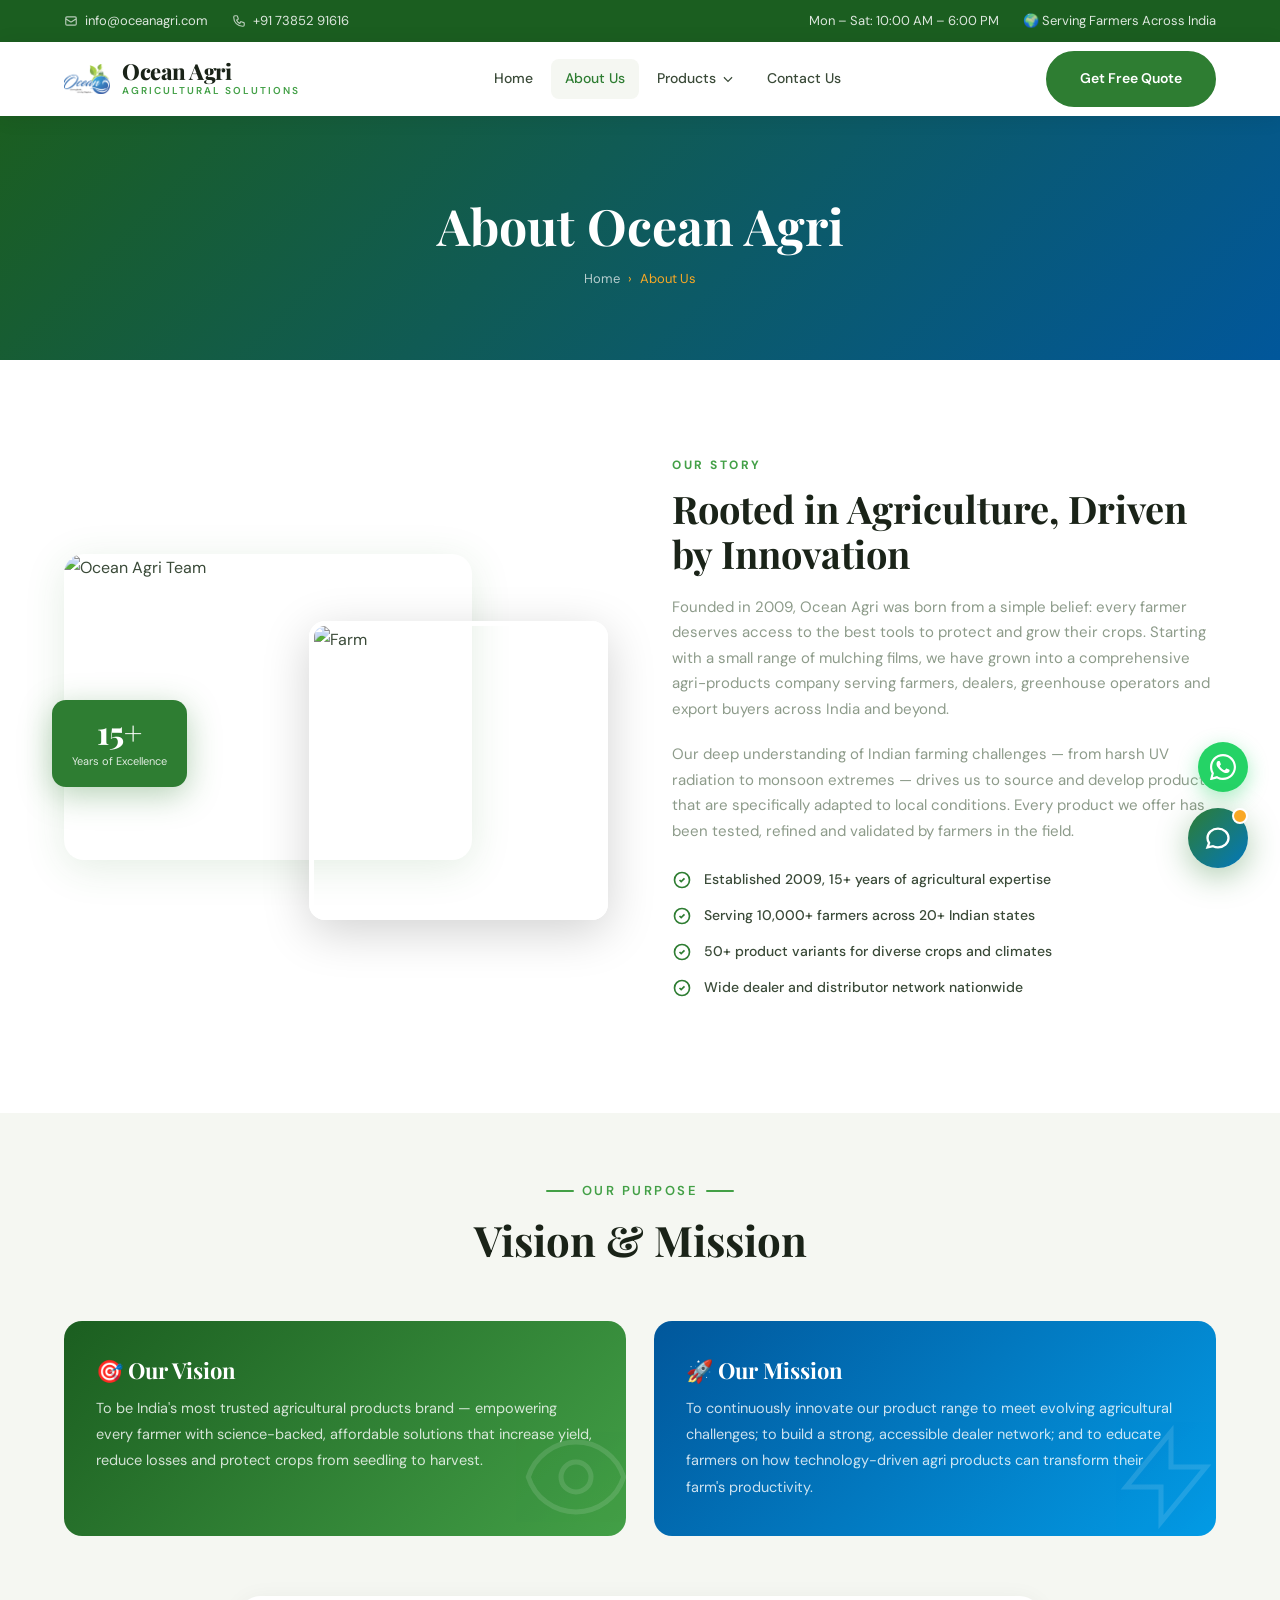
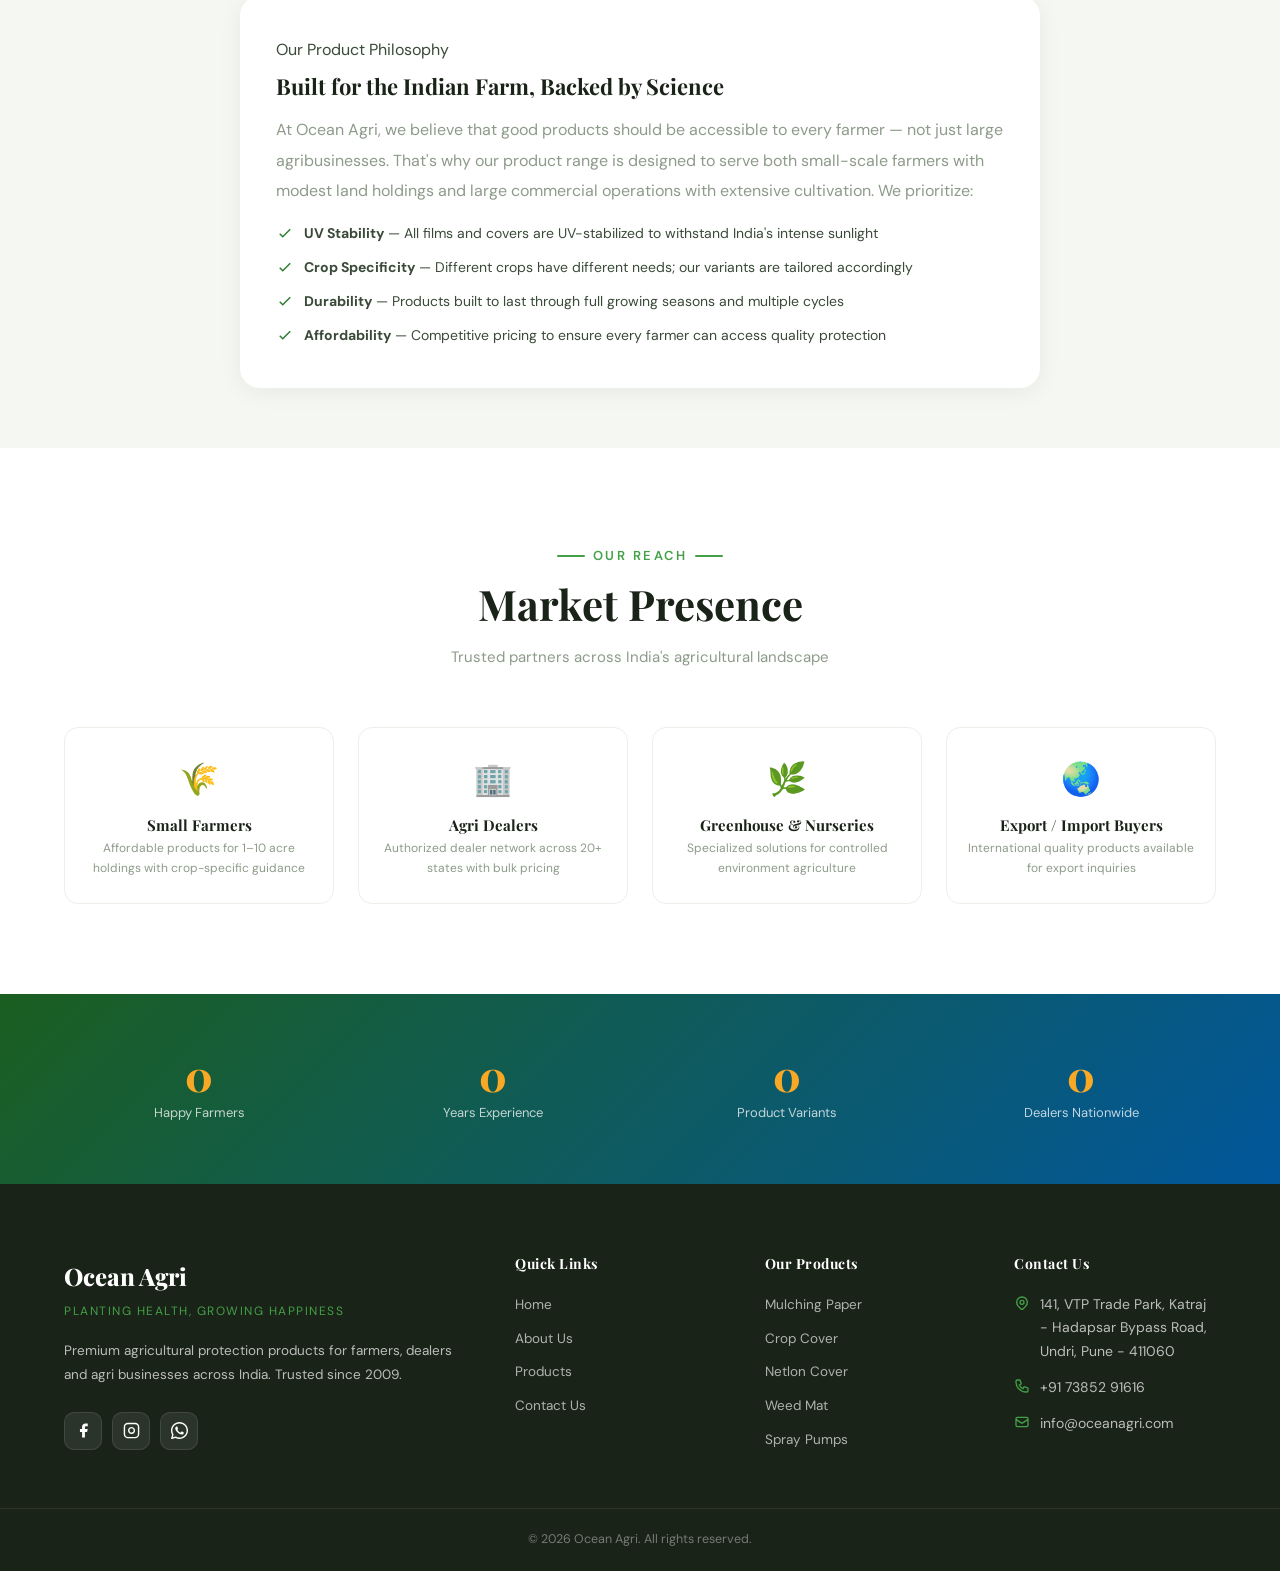
==== commit d42b083f: "Logo and Email Updated" ====
--- a/about.html
+++ b/about.html
@@ -13,7 +13,7 @@
 <div class="topbar">
   <div class="container inner">
     <div class="topbar-left">
-      <span class="item"><svg xmlns="http://www.w3.org/2000/svg" fill="none" viewBox="0 0 24 24" stroke="currentColor" stroke-width="2"><path d="M3 8l7.89 5.26a2 2 0 002.22 0L21 8M5 19h14a2 2 0 002-2V7a2 2 0 00-2-2H5a2 2 0 00-2 2v10a2 2 0 002 2z"/></svg><a href="mailto:info@oceanagri.in">info@oceanagri.in</a></span>
+      <span class="item"><svg xmlns="http://www.w3.org/2000/svg" fill="none" viewBox="0 0 24 24" stroke="currentColor" stroke-width="2"><path d="M3 8l7.89 5.26a2 2 0 002.22 0L21 8M5 19h14a2 2 0 002-2V7a2 2 0 00-2-2H5a2 2 0 00-2 2v10a2 2 0 002 2z"/></svg><a href="mailto:info@oceanagri.com">info@oceanagri.com</a></span>
       <span class="item"><svg xmlns="http://www.w3.org/2000/svg" fill="none" viewBox="0 0 24 24" stroke="currentColor" stroke-width="2"><path d="M3 5a2 2 0 012-2h3.28a1 1 0 01.948.684l1.498 4.493a1 1 0 01-.502 1.21l-2.257 1.13a11.042 11.042 0 005.516 5.516l1.13-2.257a1 1 0 011.21-.502l4.493 1.498a1 1 0 01.684.949V19a2 2 0 01-2 2h-1C9.716 21 3 14.284 3 6V5z"/></svg><a href="tel:+919876543210">+91 73852 91616</a></span>
     </div>
     <div class="topbar-right"><span class="item">Mon – Sat: 10:00 AM – 6:00 PM</span><span class="item">🌍 Serving Farmers Across India</span></div>
@@ -24,7 +24,7 @@
 <nav class="navbar">
   <div class="inner">
     <a class="navbar-brand" href="index.html">
-      <div class="brand-icon"><svg xmlns="http://www.w3.org/2000/svg" fill="none" viewBox="0 0 24 24" stroke="currentColor" stroke-width="2"><path d="M12 3C8 3 4 7 4 12c0 3.5 2 6.5 5 8.1V20h6v-.9c3-1.6 5-4.6 5-8.1 0-5-4-9-8-9z"/><path d="M12 3v9m0 0c0 0-3-2-3-5m3 5c0 0 3-2 3-5"/></svg></div>
+      <div class="brand-icon"> <img src="Images/ocean logo.png" alt="logo"></div>
       <div class="brand-text"><div class="name">Ocean Agri</div><div class="sub">Agricultural Solutions</div></div>
     </a>
     <ul class="nav-menu">
@@ -191,7 +191,7 @@
         <div class="contact-item"><svg xmlns="http://www.w3.org/2000/svg" fill="none" viewBox="0 0 24 24" stroke="currentColor" stroke-width="2"><path d="M17.657 16.657L13.414 20.9a1.998 1.998 0 01-2.827 0l-4.244-4.243a8 8 0 1111.314 0z"/><path d="M15 11a3 3 0 11-6 0 3 3 0 016 0z"/></svg><span>141, VTP Trade Park, Katraj - Hadapsar Bypass Road, Undri, Pune - 411060</span>
         </div>
         <div class="contact-item"><svg xmlns="http://www.w3.org/2000/svg" fill="none" viewBox="0 0 24 24" stroke="currentColor" stroke-width="2"><path d="M3 5a2 2 0 012-2h3.28a1 1 0 01.948.684l1.498 4.493a1 1 0 01-.502 1.21l-2.257 1.13a11.042 11.042 0 005.516 5.516l1.13-2.257a1 1 0 011.21-.502l4.493 1.498a1 1 0 01.684.949V19a2 2 0 01-2 2h-1C9.716 21 3 14.284 3 6V5z"/></svg><a href="tel:+919876543210">+91 73852 91616</a></div>
-        <div class="contact-item"><svg xmlns="http://www.w3.org/2000/svg" fill="none" viewBox="0 0 24 24" stroke="currentColor" stroke-width="2"><path d="M3 8l7.89 5.26a2 2 0 002.22 0L21 8M5 19h14a2 2 0 002-2V7a2 2 0 00-2-2H5a2 2 0 00-2 2v10a2 2 0 002 2z"/></svg><a href="mailto:info@oceanagri.in">info@oceanagri.in</a></div>
+        <div class="contact-item"><svg xmlns="http://www.w3.org/2000/svg" fill="none" viewBox="0 0 24 24" stroke="currentColor" stroke-width="2"><path d="M3 8l7.89 5.26a2 2 0 002.22 0L21 8M5 19h14a2 2 0 002-2V7a2 2 0 00-2-2H5a2 2 0 00-2 2v10a2 2 0 002 2z"/></svg><a href="mailto:info@oceanagri.com">info@oceanagri.com</a></div>
       </div>
     </div>
   </div>
--- a/style.css
+++ b/style.css
@@ -152,7 +152,7 @@
 }
 .brand-icon {
   width: 46px; height: 46px; border-radius: 10px;
-  background: linear-gradient(135deg, var(--green), var(--blue));
+  /* background: linear-gradient(135deg, var(--green), var(--blue)); */
   display: flex; align-items: center; justify-content: center;
   flex-shrink: 0;
 }
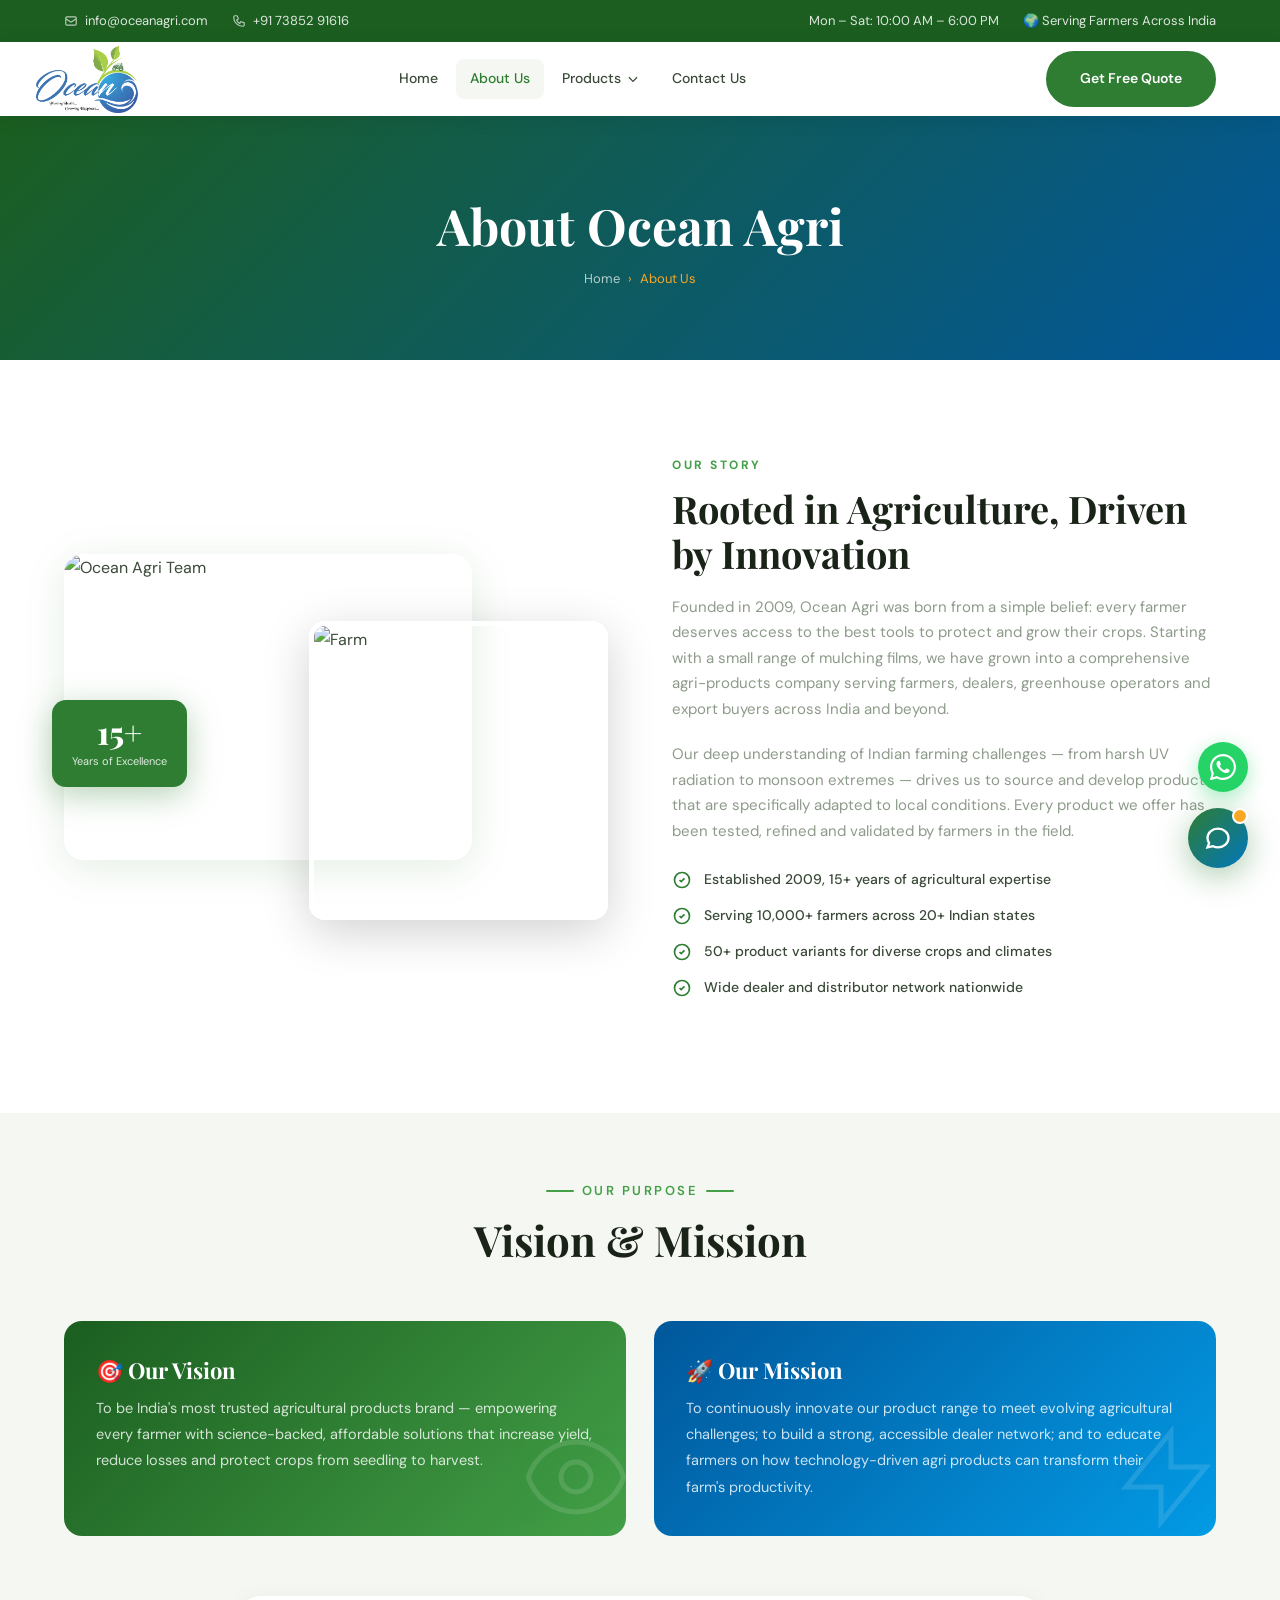
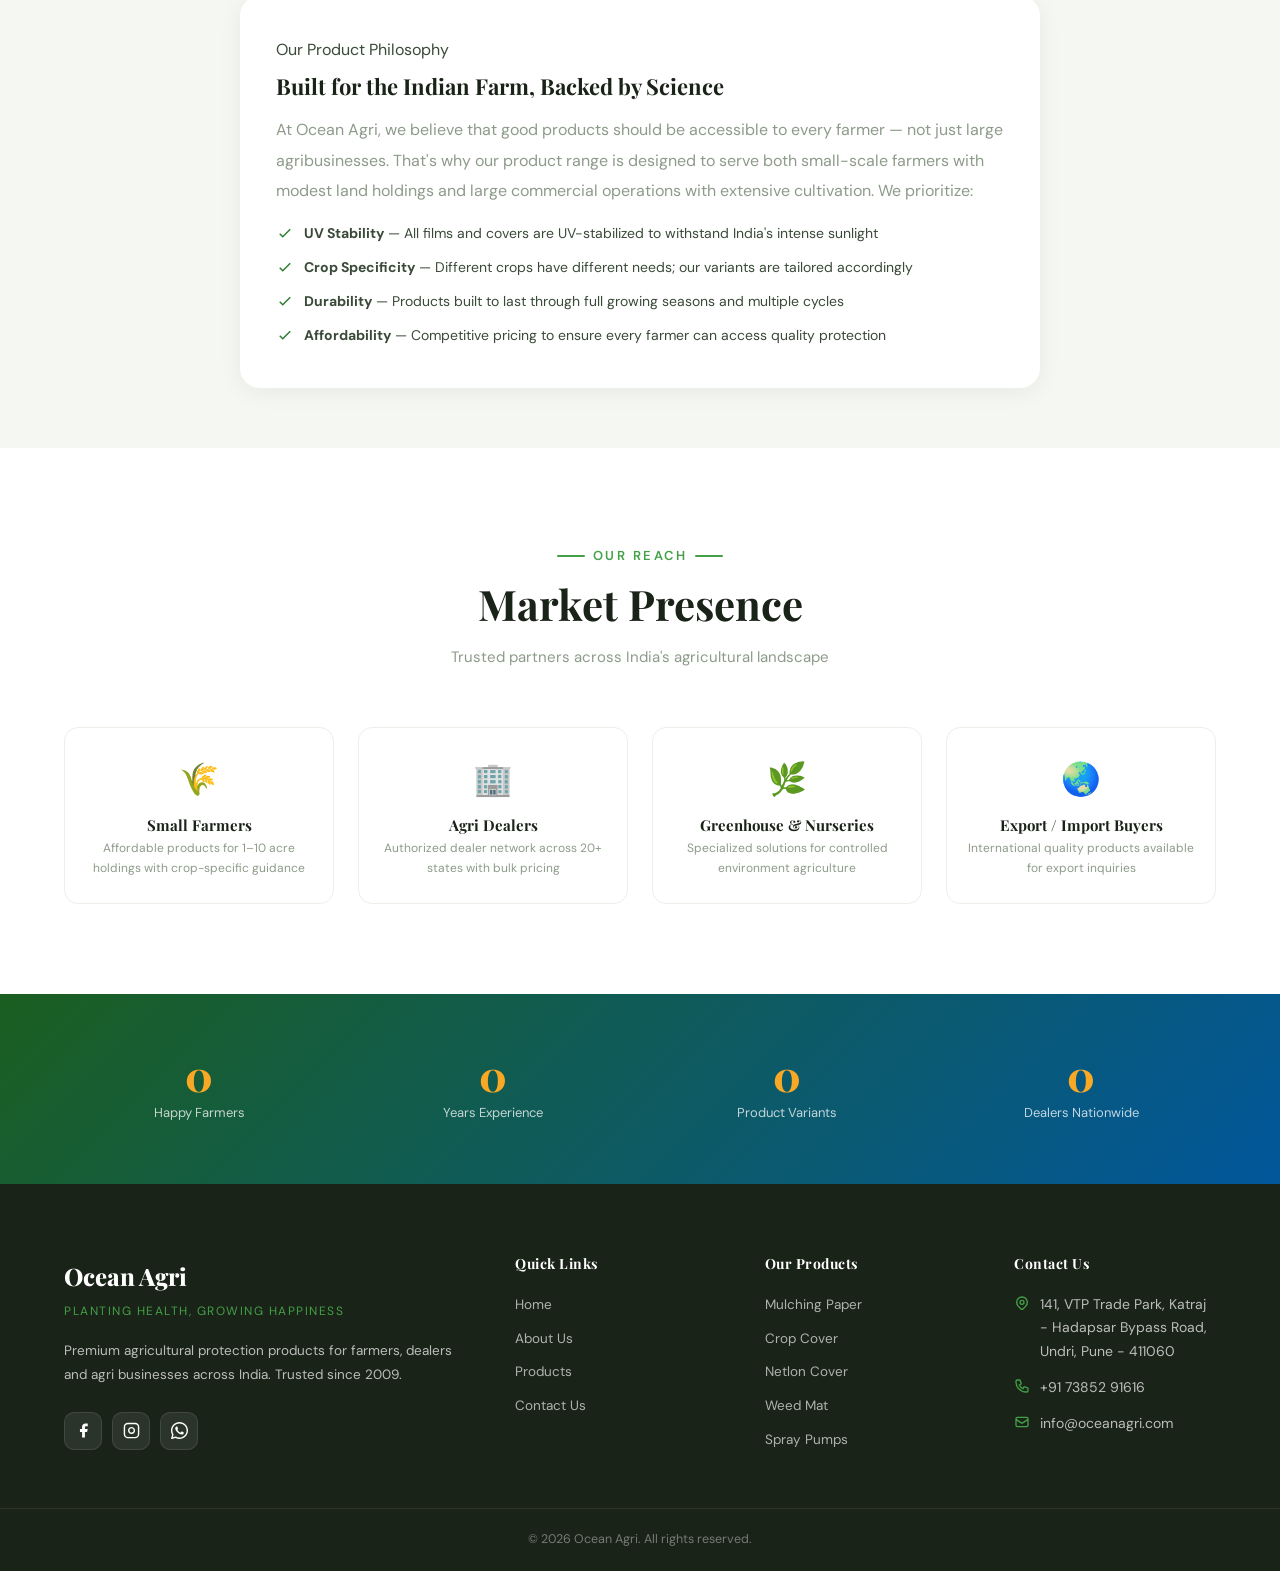
==== commit 2f796e60: "Remove Name and Increase logo size" ====
--- a/about.html
+++ b/about.html
@@ -24,8 +24,10 @@
 <nav class="navbar">
   <div class="inner">
     <a class="navbar-brand" href="index.html">
-      <div class="brand-icon"> <img src="Images/ocean logo.png" alt="logo"></div>
-      <div class="brand-text"><div class="name">Ocean Agri</div><div class="sub">Agricultural Solutions</div></div>
+       <div class="brand-icon">
+        <img id="logo" src="Images/ocean logo.png" alt="logo">
+      </div>
+      <!-- <div class="brand-text"><div class="name">Ocean Agri</div><div class="sub">Agricultural Solutions</div></div> -->
     </a>
     <ul class="nav-menu">
       <li class="nav-item"><a class="nav-link" href="index.html">Home</a></li>
--- a/style.css
+++ b/style.css
@@ -44,9 +44,13 @@
 }
 
 a { text-decoration: none; color: inherit; transition: var(--transition); }
-img { max-width: 100%; display: block; }
+img { max-width: 223%; display: block; }
 ul { list-style: none; }
-
+@media (max-width: 768px) {
+  #logo{
+    margin-left: 30px;
+  }
+}
 .container {
   max-width: 1200px;
   margin: 0 auto;
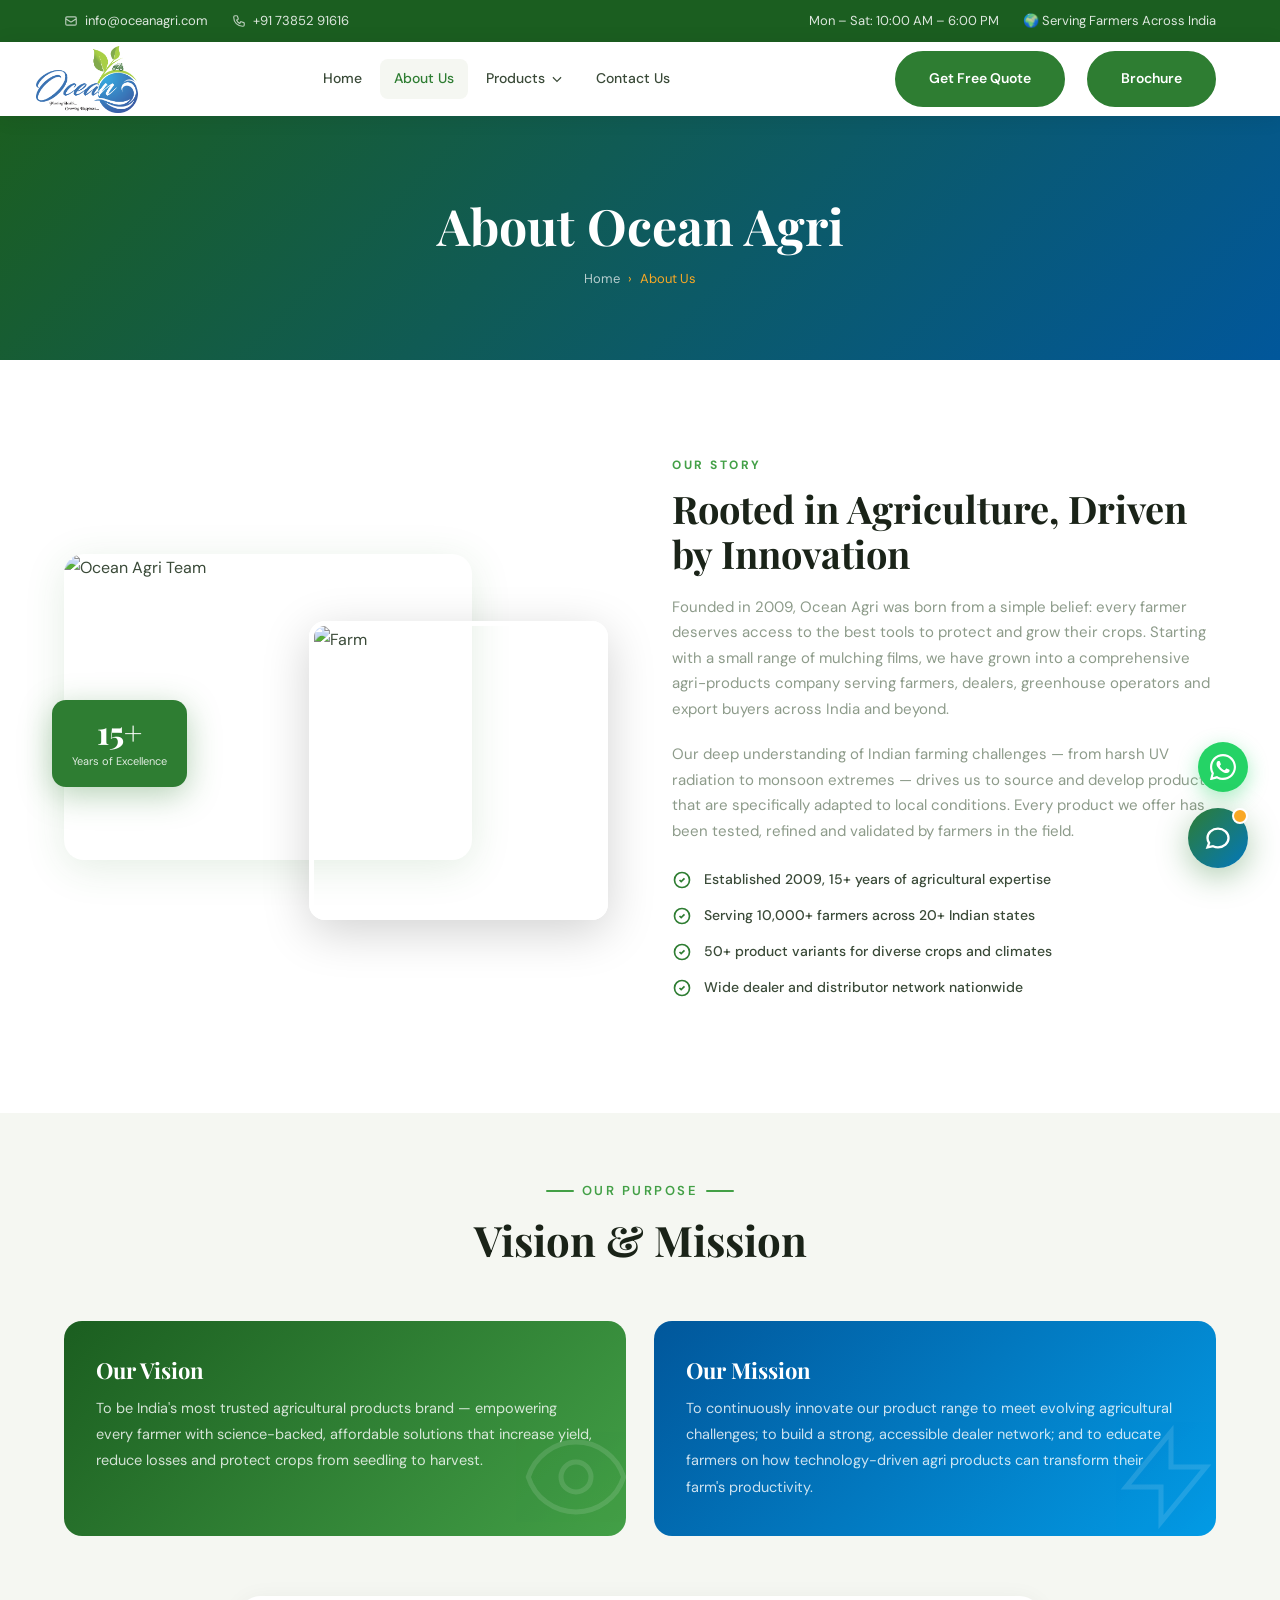
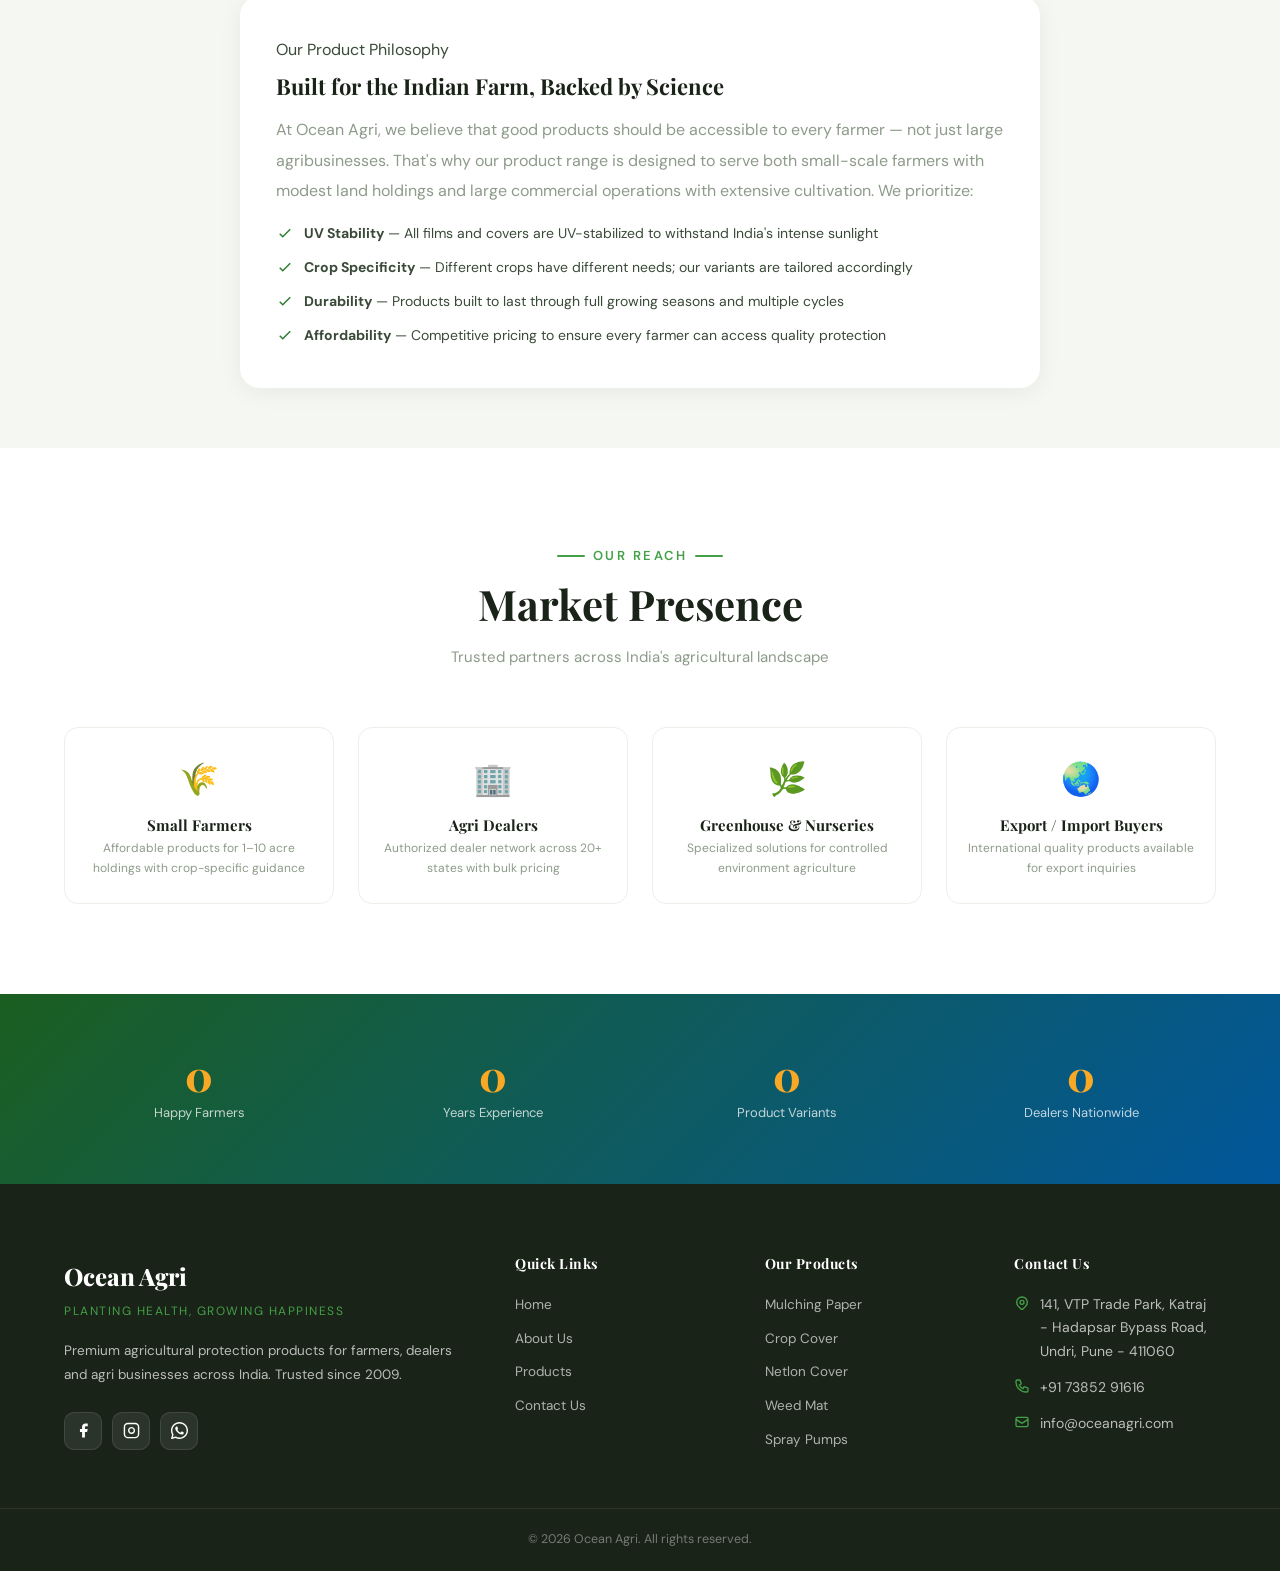
==== commit af8f6eff: "Brouchere Add" ====
--- a/about.html
+++ b/about.html
@@ -46,7 +46,10 @@
       </li>
       <li class="nav-item"><a class="nav-link" href="contact.html">Contact Us</a></li>
     </ul>
+    <div style="display:flex; align-items:center; gap:10px;">
     <a class="btn btn-primary nav-cta" href="contact.html">Get Free Quote</a>
+     <a class="btn btn-primary nav-cta" href="OCEAN All Product.pdf" download>Brochure</a>
+</div>
     <button class="hamburger"><span></span><span></span><span></span></button>
   </div>
 </nav>
@@ -57,6 +60,7 @@
   <a class="mobile-nav-link" href="products.html">Products</a>
   <a class="mobile-nav-link" href="contact.html">Contact Us</a>
   <a class="btn btn-primary" href="contact.html" style="margin-top:20px;display:inline-flex;">Get Free Quote</a>
+    <a class="btn btn-primary" href="OCEAN All Product.pdf" download style="margin-top:10px;display:inline-flex;">Brochure</a>
 </div>
 
 <!-- PAGE HEADER -->
@@ -101,12 +105,12 @@
     </div>
     <div class="vision-mission-grid" data-animate>
       <div class="vm-card vision">
-        <h3>🎯 Our Vision</h3>
+        <h3> Our Vision</h3>
         <p>To be India's most trusted agricultural products brand — empowering every farmer with science-backed, affordable solutions that increase yield, reduce losses and protect crops from seedling to harvest.</p>
         <div class="vm-card-icon"><svg xmlns="http://www.w3.org/2000/svg" fill="none" viewBox="0 0 24 24" stroke="currentColor"><path d="M15 12a3 3 0 11-6 0 3 3 0 016 0z"/><path d="M2.458 12C3.732 7.943 7.523 5 12 5c4.478 0 8.268 2.943 9.542 7-1.274 4.057-5.064 7-9.542 7-4.477 0-8.268-2.943-9.542-7z"/></svg></div>
       </div>
       <div class="vm-card mission">
-        <h3>🚀 Our Mission</h3>
+        <h3> Our Mission</h3>
         <p>To continuously innovate our product range to meet evolving agricultural challenges; to build a strong, accessible dealer network; and to educate farmers on how technology-driven agri products can transform their farm's productivity.</p>
         <div class="vm-card-icon"><svg xmlns="http://www.w3.org/2000/svg" fill="none" viewBox="0 0 24 24" stroke="currentColor"><path d="M13 10V3L4 14h7v7l9-11h-7z"/></svg></div>
       </div>
--- a/style.css
+++ b/style.css
@@ -3,943 +3,943 @@
    Theme: Clean, Modern | Blue & Green Agricultural
    ============================================================ */
 
-@import url('https://fonts.googleapis.com/css2?family=Playfair+Display:wght@400;600;700;800&family=DM+Sans:wght@300;400;500;600&display=swap');
+   @import url('https://fonts.googleapis.com/css2?family=Playfair+Display:wght@400;600;700;800&family=DM+Sans:wght@300;400;500;600&display=swap');
 
-:root {
-  --green:       #2e7d32;
-  --green-light: #43a047;
-  --green-dark:  #1b5e20;
-  --blue:        #0277bd;
-  --blue-light:  #039be5;
-  --blue-dark:   #01579b;
-  --accent:      #f9a825;
-  --white:       #ffffff;
-  --off-white:   #f5f7f2;
-  --gray-light:  #ecf0e8;
-  --gray:        #8d9b8a;
-  --dark:        #1a2318;
-  --text:        #3a4a38;
-  --shadow:      0 8px 40px rgba(46,125,50,0.13);
-  --shadow-blue: 0 8px 40px rgba(2,119,189,0.13);
-  --radius:      12px;
-  --transition:  all 0.35s cubic-bezier(0.4,0,0.2,1);
-}
-
-*, *::before, *::after { box-sizing: border-box; margin: 0; padding: 0; }
-
-html { scroll-behavior: smooth; }
-
-body {
-  font-family: 'DM Sans', sans-serif;
-  color: var(--text);
-  background: var(--white);
-  line-height: 1.7;
-  overflow-x: hidden;
-}
-
-h1, h2, h3, h4, h5 {
-  font-family: 'Playfair Display', serif;
-  line-height: 1.2;
-  color: var(--dark);
-}
-
-a { text-decoration: none; color: inherit; transition: var(--transition); }
-img { max-width: 223%; display: block; }
-ul { list-style: none; }
-@media (max-width: 768px) {
-  #logo{
-    margin-left: 30px;
-  }
-}
-.container {
-  max-width: 1200px;
-  margin: 0 auto;
-  padding: 0 24px;
-}
-
-.section { padding: 90px 0; }
-.section-sm { padding: 60px 0; }
-
-/* ── Section Title ── */
-.section-title { text-align: center; margin-bottom: 56px; }
-.section-title .label {
-  display: inline-flex; align-items: center; gap: 8px;
-  font-size: 13px; font-weight: 600; letter-spacing: 2.5px;
-  text-transform: uppercase; color: var(--green-light);
-  margin-bottom: 12px;
-}
-.section-title .label::before,
-.section-title .label::after {
-  content: ''; width: 28px; height: 2px;
-  background: var(--green-light); border-radius: 2px;
-}
-.section-title h2 {
-  font-size: clamp(28px, 4vw, 42px);
-  color: var(--dark); margin-bottom: 16px;
-}
-.section-title p {
-  max-width: 580px; margin: 0 auto;
-  color: var(--gray); font-size: 15px;
-}
-
-/* ── Buttons ── */
-.btn {
-  display: inline-flex; align-items: center; gap: 10px;
-  padding: 14px 32px; border-radius: 50px;
-  font-family: 'DM Sans', sans-serif;
-  font-size: 14px; font-weight: 600;
-  cursor: pointer; border: 2px solid transparent;
-  transition: var(--transition);
-}
-.btn-primary {
-  background: var(--green); color: var(--white);
-  border-color: var(--green);
-}
-.btn-primary:hover {
-  background: var(--green-dark); border-color: var(--green-dark);
-  transform: translateY(-2px); box-shadow: 0 12px 30px rgba(46,125,50,0.3);
-}
-.btn-outline {
-  background: transparent; color: var(--white);
-  border-color: var(--white);
-}
-.btn-outline:hover {
-  background: var(--white); color: var(--green);
-}
-.btn-blue {
-  background: var(--blue); color: var(--white);
-  border-color: var(--blue);
-}
-.btn-blue:hover {
-  background: var(--blue-dark); border-color: var(--blue-dark);
-  transform: translateY(-2px); box-shadow: var(--shadow-blue);
-}
-.btn svg { width: 18px; height: 18px; flex-shrink: 0; }
-
-/* ============================================================
-   TOP BAR
-   ============================================================ */
-.topbar {
-  background: var(--green-dark);
-  padding: 10px 0;
-  font-size: 13px;
-  color: rgba(255,255,255,0.85);
-}
-.topbar .inner {
-  display: flex; justify-content: space-between; align-items: center; gap: 16px;
-  flex-wrap: wrap;
-}
-.topbar-left, .topbar-right {
-  display: flex; align-items: center; gap: 24px;
-}
-.topbar a:hover { color: var(--accent); }
-.topbar .item { display: flex; align-items: center; gap: 7px; }
-.topbar .item svg { width: 14px; height: 14px; opacity: .8; }
-
-/* ============================================================
-   NAVBAR
-   ============================================================ */
-.navbar {
-  background: var(--white);
-  position: sticky; top: 0; z-index: 1000;
-  box-shadow: 0 2px 20px rgba(0,0,0,0.08);
-  transition: var(--transition);
-}
-.navbar.scrolled { box-shadow: 0 4px 30px rgba(0,0,0,0.14); }
-.navbar .inner {
-  display: flex; align-items: center; justify-content: space-between;
-  padding: 0 24px; max-width: 1200px; margin: 0 auto;
-}
-.navbar-brand {
-  display: flex; align-items: center; gap: 12px;
-  padding: 14px 0;
-}
-.brand-icon {
-  width: 46px; height: 46px; border-radius: 10px;
-  /* background: linear-gradient(135deg, var(--green), var(--blue)); */
-  display: flex; align-items: center; justify-content: center;
-  flex-shrink: 0;
-}
-.brand-icon svg { width: 26px; height: 26px; color: white; }
-.brand-text .name {
-  font-family: 'Playfair Display', serif;
-  font-size: 22px; font-weight: 800;
-  color: var(--dark); line-height: 1;
-  letter-spacing: -0.5px;
-}
-.brand-text .sub {
-  font-size: 10px; font-weight: 600; letter-spacing: 2px;
-  text-transform: uppercase; color: var(--green-light);
-}
-
-.nav-menu { display: flex; align-items: center; gap: 4px; }
-.nav-item { position: relative; }
-.nav-link {
-  display: flex; align-items: center; gap: 5px;
-  padding: 8px 14px; border-radius: 8px;
-  font-size: 14px; font-weight: 500; color: var(--text);
-}
-.nav-link:hover, .nav-link.active {
-  color: var(--green); background: var(--off-white);
-}
-.nav-link svg { width: 14px; height: 14px; transition: var(--transition); }
-.nav-item:hover .nav-link svg { transform: rotate(180deg); }
-
-/* Dropdown */
-.dropdown {
-  display: none; position: absolute; top: calc(100% + 8px); left: 0;
-  min-width: 220px; background: var(--white);
-  border-radius: var(--radius); border: 1px solid var(--gray-light);
-  box-shadow: 0 16px 48px rgba(0,0,0,0.12);
-  padding: 8px; z-index: 100;
-}
-.nav-item:hover .dropdown { display: block; animation: fadeDown 0.2s ease; }
-@keyframes fadeDown { from { opacity: 0; transform: translateY(-8px); } to { opacity: 1; transform: none; } }
-.dropdown a {
-  display: block; padding: 9px 14px; border-radius: 8px;
-  font-size: 13.5px; color: var(--text);
-}
-.dropdown a:hover { background: var(--off-white); color: var(--green); padding-left: 20px; }
-
-.nav-cta { margin-left: 12px; }
-
-/* Hamburger */
-.hamburger {
-  display: none; flex-direction: column; justify-content: center;
-  gap: 5px; width: 40px; height: 40px; cursor: pointer;
-  background: none; border: none; padding: 6px;
-}
-.hamburger span {
-  display: block; height: 2px; border-radius: 2px;
-  background: var(--dark); transition: var(--transition);
-}
-.hamburger.open span:nth-child(1) { transform: translateY(7px) rotate(45deg); }
-.hamburger.open span:nth-child(2) { opacity: 0; }
-.hamburger.open span:nth-child(3) { transform: translateY(-7px) rotate(-45deg); }
-
-/* Mobile menu */
-.mobile-menu {
-  display: none;
-  position: fixed; inset: 0; z-index: 999;
-  background: var(--white);
-  padding: 80px 24px 40px;
-  overflow-y: auto;
-}
-.mobile-menu.open { display: block; animation: slideIn 0.3s ease; }
-@keyframes slideIn { from { opacity: 0; transform: translateX(20px); } to { opacity: 1; transform: none; } }
-.mobile-menu .mobile-nav-link {
-  display: block; padding: 14px 16px;
-  font-size: 16px; font-weight: 500; color: var(--dark);
-  border-bottom: 1px solid var(--gray-light);
-}
-.mobile-menu .mobile-nav-link:hover { color: var(--green); }
-.mobile-close {
-  position: absolute; top: 20px; right: 20px;
-  width: 40px; height: 40px; border-radius: 50%;
-  background: var(--off-white); border: none; cursor: pointer;
-  display: flex; align-items: center; justify-content: center;
-  font-size: 20px; color: var(--dark);
-}
-
-/* ============================================================
-   HERO
-   ============================================================ */
-.hero {
-  position: relative; overflow: hidden;
-  background: var(--green-dark);
-  min-height: 88vh;
-  display: flex; align-items: center;
-}
-.hero-bg {
-  position: absolute; inset: 0;
-  background: linear-gradient(100deg, rgba(27,94,32,0.96) 0%, rgba(1,87,155,0.82) 60%, rgba(27,94,32,0.6) 100%);
-  z-index: 1;
-}
-.hero-img {
-  position: absolute; inset: 0;
-  background: url('https://images.unsplash.com/photo-1625246333195-78d9c38ad449?w=1600&q=80') center/cover no-repeat;
-  z-index: 0;
-}
-.hero .container { position: relative; z-index: 2; }
-.hero-content { max-width: 660px; }
-.hero-badge {
-  display: inline-flex; align-items: center; gap: 8px;
-  background: rgba(255,255,255,0.12); border: 1px solid rgba(255,255,255,0.25);
-  padding: 7px 16px; border-radius: 50px;
-  font-size: 12px; font-weight: 600; letter-spacing: 2px;
-  text-transform: uppercase; color: rgba(255,255,255,0.9);
-  margin-bottom: 24px;
-}
-.hero-badge span { width: 7px; height: 7px; border-radius: 50%; background: var(--accent); }
-.hero h1 {
-  font-size: clamp(36px, 6vw, 68px);
-  color: var(--white); font-weight: 800;
-  line-height: 1.1; margin-bottom: 22px;
-}
-.hero h1 em { color: var(--accent); font-style: normal; }
-.hero p {
-  font-size: 17px; color: rgba(255,255,255,0.82);
-  margin-bottom: 36px; max-width: 520px;
-}
-.hero-actions { display: flex; gap: 14px; flex-wrap: wrap; }
-.hero-stats {
-  display: flex; gap: 40px; margin-top: 60px;
-  flex-wrap: wrap;
-}
-.stat-item { text-align: center; }
-.stat-item .num {
-  font-family: 'Playfair Display', serif;
-  font-size: 36px; font-weight: 800; color: var(--white);
-  line-height: 1;
-}
-.stat-item .num span { color: var(--accent); }
-.stat-item .lbl { font-size: 12px; color: rgba(255,255,255,0.65); letter-spacing: 1px; margin-top: 4px; }
-.hero-scroll {
-  position: absolute; bottom: 32px; left: 50%; transform: translateX(-50%);
-  z-index: 2; display: flex; flex-direction: column; align-items: center; gap: 8px;
-  color: rgba(255,255,255,0.6); font-size: 11px; letter-spacing: 2px;
-}
-.scroll-line {
-  width: 1px; height: 50px;
-  background: linear-gradient(to bottom, rgba(255,255,255,0.5), transparent);
-  animation: scrollPulse 2s ease infinite;
-}
-@keyframes scrollPulse { 0%,100%{opacity:.3;} 50%{opacity:1;} }
-
-/* Slider dots */
-.hero-dots {
-  position: absolute; right: 48px; top: 50%; transform: translateY(-50%);
-  z-index: 3; display: flex; flex-direction: column; gap: 10px;
-}
-.hero-dots span {
-  width: 8px; height: 8px; border-radius: 50%;
-  background: rgba(255,255,255,0.4); cursor: pointer; transition: var(--transition);
-}
-.hero-dots span.active { background: var(--accent); transform: scale(1.4); }
-
-/* ============================================================
-   FEATURE STRIP
-   ============================================================ */
-.features-strip {
-  background: var(--white);
-  box-shadow: var(--shadow);
-  position: relative; z-index: 10;
-  margin-top: -1px;
-}
-.features-strip .inner {
-  display: grid; grid-template-columns: repeat(4, 1fr);
-  border-left: 1px solid var(--gray-light);
-}
-.feat-item {
-  display: flex; align-items: flex-start; gap: 16px;
-  padding: 30px 28px;
-  border-right: 1px solid var(--gray-light);
-  transition: var(--transition);
-}
-.feat-item:hover { background: var(--off-white); }
-.feat-icon {
-  width: 52px; height: 52px; border-radius: 12px; flex-shrink: 0;
-  display: flex; align-items: center; justify-content: center;
-}
-.feat-icon svg { width: 26px; height: 26px; }
-.feat-icon.green { background: #e8f5e9; color: var(--green); }
-.feat-icon.blue  { background: #e1f0fa; color: var(--blue); }
-.feat-icon.gold  { background: #fff8e1; color: #f9a825; }
-.feat-icon.teal  { background: #e0f7fa; color: #00897b; }
-.feat-text h4 { font-size: 15px; font-weight: 700; margin-bottom: 4px; color: var(--dark); }
-.feat-text p  { font-size: 13px; color: var(--gray); }
-
-/* ============================================================
-   ABOUT SECTION
-   ============================================================ */
-.about-grid {
-  display: grid; grid-template-columns: 1fr 1fr;
-  gap: 64px; align-items: center;
-}
-.about-images {
-  position: relative;
-  padding-bottom: 60px;
-}
-.about-img-1 {
-  width: 75%; border-radius: 20px;
-  box-shadow: var(--shadow);
-  overflow: hidden; aspect-ratio: 4/3;
-}
-.about-img-1 img { width: 100%; height: 100%; object-fit: cover; }
-.about-img-2 {
-  position: absolute; bottom: 0; right: 0;
-  width: 55%; border-radius: 16px;
-  box-shadow: 0 12px 48px rgba(0,0,0,0.18);
-  overflow: hidden; aspect-ratio: 1;
-  border: 5px solid var(--white);
-}
-.about-img-2 img { width: 100%; height: 100%; object-fit: cover; }
-.about-badge {
-  position: absolute; left: -12px; top: 40%;
-  background: var(--green); color: var(--white);
-  border-radius: 14px; padding: 16px 20px;
-  box-shadow: 0 8px 32px rgba(46,125,50,0.35);
-  text-align: center; min-width: 100px;
-}
-.about-badge .num {
-  font-family: 'Playfair Display', serif;
-  font-size: 32px; font-weight: 800; line-height: 1;
-}
-.about-badge .lbl { font-size: 11px; opacity: .85; margin-top: 4px; }
-
-.about-content .label {
-  display: inline-flex; align-items: center; gap: 8px;
-  font-size: 12px; font-weight: 700; letter-spacing: 2.5px;
-  text-transform: uppercase; color: var(--green-light);
-  margin-bottom: 10px;
-}
-.about-content h2 {
-  font-size: clamp(26px, 3.5vw, 38px); margin-bottom: 18px;
-}
-.about-content p { color: var(--gray); margin-bottom: 20px; font-size: 15px; }
-.about-checks { margin: 24px 0; }
-.about-checks li {
-  display: flex; align-items: center; gap: 12px;
-  margin-bottom: 12px; font-size: 14px; font-weight: 500;
-}
-.about-checks li svg { width: 20px; height: 20px; color: var(--green); flex-shrink: 0; }
-
-/* ============================================================
-   PRODUCT CATEGORIES
-   ============================================================ */
-.products-bg { background: var(--off-white); }
-.products-grid {
-  display: grid;
-  grid-template-columns: repeat(auto-fill, minmax(300px, 1fr));
-  gap: 28px;
-}
-.product-card {
-  background: var(--white); border-radius: 18px;
-  overflow: hidden; box-shadow: 0 4px 24px rgba(0,0,0,0.06);
-  transition: var(--transition); cursor: pointer;
-}
-.product-card:hover {
-  transform: translateY(-8px);
-  box-shadow: 0 20px 48px rgba(46,125,50,0.15);
-}
-.product-card-img {
-  position: relative; overflow: hidden;
-  aspect-ratio: 16/10;
-  background: var(--gray-light);
-}
-.product-card-img img { width: 100%; height: 100%; object-fit: cover; transition: transform 0.5s ease; }
-.product-card:hover .product-card-img img { transform: scale(1.07); }
-.product-card-badge {
-  position: absolute; top: 14px; left: 14px;
-  background: var(--green); color: white;
-  font-size: 11px; font-weight: 700; letter-spacing: 1px;
-  padding: 4px 12px; border-radius: 50px;
-  text-transform: uppercase;
-}
-.product-card-body { padding: 24px 24px 28px; }
-.product-card-body h3 { font-size: 19px; margin-bottom: 10px; }
-.product-card-body p { font-size: 13.5px; color: var(--gray); margin-bottom: 18px; }
-.product-card-tags { display: flex; flex-wrap: wrap; gap: 8px; margin-bottom: 18px; }
-.product-card-tags span {
-  background: var(--off-white); border: 1px solid var(--gray-light);
-  font-size: 11.5px; font-weight: 600;
-  padding: 4px 12px; border-radius: 50px; color: var(--text);
-}
-.product-card-footer {
-  display: flex; align-items: center; justify-content: space-between;
-  padding-top: 16px; border-top: 1px solid var(--gray-light);
-}
-.product-card-footer a {
-  font-size: 13px; font-weight: 600; color: var(--green);
-  display: flex; align-items: center; gap: 6px;
-}
-.product-card-footer a:hover { gap: 10px; }
-.product-card-footer a svg { width: 16px; height: 16px; }
-.product-card-icon {
-  width: 38px; height: 38px; border-radius: 50%;
-  background: var(--off-white);
-  display: flex; align-items: center; justify-content: center;
-}
-.product-card-icon svg { width: 18px; height: 18px; color: var(--green-light); }
-
-/* ============================================================
-   WHY CHOOSE US / BANNER
-   ============================================================ */
-.why-banner {
-  background: linear-gradient(135deg, var(--green-dark) 0%, var(--blue-dark) 100%);
-  position: relative; overflow: hidden;
-}
-.why-banner::before {
-  content: '';
-  position: absolute; inset: 0;
-  background: url("data:image/svg+xml,%3Csvg width='60' height='60' viewBox='0 0 60 60' xmlns='http://www.w3.org/2000/svg'%3E%3Cg fill='none' fill-rule='evenodd'%3E%3Cg fill='%23ffffff' fill-opacity='0.04'%3E%3Cpath d='M36 34v-4h-2v4h-4v2h4v4h2v-4h4v-2h-4zm0-30V0h-2v4h-4v2h4v4h2V6h4V4h-4zM6 34v-4H4v4H0v2h4v4h2v-4h4v-2H6zM6 4V0H4v4H0v2h4v4h2V6h4V4H6z'/%3E%3C/g%3E%3C/g%3E%3C/svg%3E");
-}
-.why-banner .container { position: relative; z-index: 1; }
-.why-grid {
-  display: grid; grid-template-columns: 1fr 1fr;
-  gap: 80px; align-items: center;
-}
-.why-content h2 {
-  font-size: clamp(26px, 3.5vw, 38px);
-  color: var(--white); margin-bottom: 16px;
-}
-.why-content p { color: rgba(255,255,255,0.75); margin-bottom: 32px; }
-.why-list { display: flex; flex-direction: column; gap: 16px; margin-bottom: 36px; }
-.why-list-item {
-  display: flex; align-items: flex-start; gap: 14px;
-  background: rgba(255,255,255,0.07); border: 1px solid rgba(255,255,255,0.12);
-  padding: 16px 18px; border-radius: 12px;
-}
-.why-list-item-icon {
-  width: 40px; height: 40px; border-radius: 10px;
-  background: rgba(255,255,255,0.15);
-  display: flex; align-items: center; justify-content: center; flex-shrink: 0;
-}
-.why-list-item-icon svg { width: 20px; height: 20px; color: var(--accent); }
-.why-list-item h4 { font-size: 14px; color: var(--white); margin-bottom: 3px; }
-.why-list-item p  { font-size: 12.5px; color: rgba(255,255,255,.6); }
-.why-cards { display: grid; grid-template-columns: 1fr 1fr; gap: 20px; }
-.why-card {
-  background: rgba(255,255,255,0.1); border: 1px solid rgba(255,255,255,0.15);
-  border-radius: 16px; padding: 28px 22px; text-align: center;
-  transition: var(--transition);
-}
-.why-card:hover { background: rgba(255,255,255,0.18); transform: translateY(-4px); }
-.why-card svg { width: 36px; height: 36px; color: var(--accent); margin: 0 auto 14px; display: block; }
-.why-card h4 { font-size: 14px; color: var(--white); margin-bottom: 6px; }
-.why-card p  { font-size: 12px; color: rgba(255,255,255,0.6); }
-
-/* ============================================================
-   TESTIMONIALS
-   ============================================================ */
-.testimonials-bg { background: var(--off-white); }
-.testimonials-track {
-  display: grid; grid-template-columns: repeat(3, 1fr); gap: 28px;
-}
-.testi-card {
-  background: var(--white); border-radius: 18px;
-  padding: 32px 28px; box-shadow: 0 4px 24px rgba(0,0,0,0.06);
-  transition: var(--transition);
-}
-.testi-card:hover { box-shadow: var(--shadow); transform: translateY(-4px); }
-.testi-stars { display: flex; gap: 4px; margin-bottom: 16px; }
-.testi-stars svg { width: 16px; height: 16px; color: var(--accent); }
-.testi-card p {
-  font-size: 14px; color: var(--gray); font-style: italic;
-  margin-bottom: 24px; line-height: 1.8;
-}
-.testi-author { display: flex; align-items: center; gap: 14px; }
-.testi-avatar {
-  width: 48px; height: 48px; border-radius: 50%;
-  background: var(--gray-light); overflow: hidden; flex-shrink: 0;
-}
-.testi-avatar img { width: 100%; height: 100%; object-fit: cover; }
-.testi-author h5 { font-size: 14px; font-weight: 700; color: var(--dark); }
-.testi-author span { font-size: 12px; color: var(--green-light); }
-
-/* ============================================================
-   CTA BAND
-   ============================================================ */
-.cta-band {
-  background: var(--green);
-  padding: 60px 0; text-align: center;
-}
-.cta-band h2 { color: var(--white); font-size: clamp(24px, 3.5vw, 36px); margin-bottom: 12px; }
-.cta-band p { color: rgba(255,255,255,0.8); margin-bottom: 32px; }
-.cta-band-actions { display: flex; justify-content: center; gap: 16px; flex-wrap: wrap; }
-
-/* ============================================================
-   CONTACT PAGE
-   ============================================================ */
-.contact-grid {
-  display: grid; grid-template-columns: 1fr 1.4fr; gap: 56px; align-items: start;
-}
-.contact-info h2 { font-size: 30px; margin-bottom: 14px; }
-.contact-info p { color: var(--gray); margin-bottom: 32px; }
-.contact-info-items { display: flex; flex-direction: column; gap: 20px; }
-.contact-info-item {
-  display: flex; gap: 16px; align-items: flex-start;
-}
-.contact-info-item-icon {
-  width: 50px; height: 50px; border-radius: 14px;
-  background: var(--off-white); flex-shrink: 0;
-  display: flex; align-items: center; justify-content: center;
-}
-.contact-info-item-icon svg { width: 22px; height: 22px; color: var(--green); }
-.contact-info-item h4 { font-size: 14px; font-weight: 700; margin-bottom: 3px; }
-.contact-info-item p  { font-size: 13px; color: var(--gray); }
-.contact-form-box {
-  background: var(--white); border-radius: 20px;
-  padding: 40px 36px; box-shadow: var(--shadow);
-}
-.contact-form-box h3 { font-size: 22px; margin-bottom: 28px; }
-.form-row { display: grid; grid-template-columns: 1fr 1fr; gap: 20px; }
-.form-group { margin-bottom: 20px; }
-.form-group label {
-  display: block; font-size: 13px; font-weight: 600;
-  margin-bottom: 8px; color: var(--dark);
-}
-.form-group input,
-.form-group select,
-.form-group textarea {
-  width: 100%; padding: 13px 16px;
-  border: 1.5px solid var(--gray-light); border-radius: 10px;
-  font-family: 'DM Sans', sans-serif; font-size: 14px;
-  color: var(--dark); background: var(--white);
-  transition: var(--transition); outline: none;
-  appearance: none;
-}
-.form-group input:focus,
-.form-group select:focus,
-.form-group textarea:focus {
-  border-color: var(--green); box-shadow: 0 0 0 4px rgba(46,125,50,0.1);
-}
-.form-group textarea { resize: vertical; min-height: 120px; }
-.form-submit { width: 100%; padding: 15px; font-size: 15px; border: none; cursor: pointer; }
-.form-success {
-  display: none; text-align: center; padding: 24px;
-  background: #e8f5e9; border-radius: 12px; color: var(--green-dark);
-}
-.form-success svg { width: 40px; height: 40px; margin: 0 auto 12px; display: block; }
-
-/* ============================================================
-   PAGE HEADER
-   ============================================================ */
-.page-header {
-  background: linear-gradient(135deg, var(--green-dark) 0%, var(--blue-dark) 100%);
-  padding: 80px 0 70px;
-  position: relative; overflow: hidden;
-}
-.page-header::before {
-  content: ''; position: absolute; inset: 0;
-  background: url('https://images.unsplash.com/photo-1464226184884-fa280b87c399?w=1400&q=80') center/cover;
-  opacity: 0.15;
-}
-.page-header .container { position: relative; z-index: 1; text-align: center; }
-.page-header h1 { color: var(--white); font-size: clamp(30px, 5vw, 50px); margin-bottom: 12px; }
-.breadcrumb {
-  display: flex; align-items: center; justify-content: center; gap: 8px;
-  font-size: 13px; color: rgba(255,255,255,0.7);
-}
-.breadcrumb a { color: rgba(255,255,255,0.7); }
-.breadcrumb a:hover { color: var(--white); }
-.breadcrumb span { color: var(--accent); }
-
-/* ============================================================
-   PRODUCT DETAIL
-   ============================================================ */
-.product-detail-grid {
-  display: grid; grid-template-columns: 1fr 1fr; gap: 56px; align-items: start;
-}
-.product-detail-imgs .main-img {
-  border-radius: 18px; overflow: hidden; aspect-ratio: 4/3;
-  box-shadow: var(--shadow); margin-bottom: 14px;
-}
-.product-detail-imgs .main-img img { width: 100%; height: 100%; object-fit: cover; }
-.product-thumbs { display: flex; gap: 12px; flex-wrap: wrap; }
-.product-thumbs img {
-  width: 76px; height: 58px; object-fit: cover;
-  border-radius: 10px; cursor: pointer; border: 2px solid transparent;
-  transition: var(--transition);
-}
-.product-thumbs img:hover, .product-thumbs img.active { border-color: var(--green); }
-
-.product-detail-info h1 { font-size: 32px; margin-bottom: 12px; }
-.product-detail-info .desc { color: var(--gray); margin-bottom: 24px; font-size: 15px; }
-.product-variants h4 { font-size: 14px; font-weight: 700; margin-bottom: 12px; }
-.variant-tags { display: flex; flex-wrap: wrap; gap: 8px; margin-bottom: 24px; }
-.variant-tag {
-  padding: 7px 16px; border-radius: 50px;
-  border: 1.5px solid var(--gray-light); font-size: 13px;
-  cursor: pointer; transition: var(--transition);
-}
-.variant-tag:hover, .variant-tag.active {
-  border-color: var(--green); background: #e8f5e9; color: var(--green-dark);
-}
-.product-benefits { margin-bottom: 28px; }
-.product-benefits h4 { font-size: 14px; font-weight: 700; margin-bottom: 12px; }
-.product-benefits ul { display: flex; flex-direction: column; gap: 8px; }
-.product-benefits li {
-  display: flex; align-items: center; gap: 10px; font-size: 14px;
-}
-.product-benefits li svg { width: 18px; height: 18px; color: var(--green); flex-shrink: 0; }
-
-/* ============================================================
-   FOOTER
-   ============================================================ */
-.footer {
-  background: var(--dark);
-  padding: 72px 0 0;
-  color: rgba(255,255,255,0.7);
-  font-size: 14px;
-}
-.footer-grid {
-  display: grid; grid-template-columns: 2fr 1fr 1fr 1fr;
-  gap: 48px; margin-bottom: 56px;
-}
-.footer-brand .name {
-  font-family: 'Playfair Display', serif;
-  font-size: 24px; color: var(--white); font-weight: 800;
-  margin-bottom: 4px;
-}
-.footer-brand .tagline {
-  font-size: 12px; color: var(--green-light); letter-spacing: 1.5px;
-  text-transform: uppercase; margin-bottom: 18px;
-}
-.footer-brand p { line-height: 1.8; margin-bottom: 24px; font-size: 13.5px; }
-.footer-social { display: flex; gap: 10px; }
-.footer-social a {
-  width: 38px; height: 38px; border-radius: 10px;
-  background: rgba(255,255,255,0.08); border: 1px solid rgba(255,255,255,0.1);
-  display: flex; align-items: center; justify-content: center;
-  transition: var(--transition);
-}
-.footer-social a:hover { background: var(--green); border-color: var(--green); }
-.footer-social a svg { width: 17px; height: 17px; color: var(--white); }
-.footer-col h4 {
-  font-size: 14px; font-weight: 700; color: var(--white);
-  margin-bottom: 20px; letter-spacing: 0.5px;
-}
-.footer-col ul { display: flex; flex-direction: column; gap: 10px; }
-.footer-col ul li a { color: rgba(255,255,255,0.65); font-size: 13.5px; }
-.footer-col ul li a:hover { color: var(--green-light); padding-left: 6px; }
-.footer-col .contact-item { display: flex; align-items: flex-start; gap: 10px; margin-bottom: 12px; }
-.footer-col .contact-item svg { width: 16px; height: 16px; color: var(--green-light); flex-shrink: 0; margin-top: 2px; }
-.footer-bottom {
-  border-top: 1px solid rgba(255,255,255,0.08);
-  padding: 20px 0; text-align: center;
-  font-size: 12.5px; color: rgba(255,255,255,0.4);
-}
-.footer-bottom a { color: var(--green-light); }
-
-/* ============================================================
-   CHATBOT
-   ============================================================ */
-.chatbot-fab {
-  position: fixed; bottom: 32px; right: 32px; z-index: 9999;
-}
-.chatbot-btn {
-  width: 60px; height: 60px; border-radius: 50%;
-  background: linear-gradient(135deg, var(--green), var(--blue));
-  border: none; cursor: pointer;
-  display: flex; align-items: center; justify-content: center;
-  box-shadow: 0 8px 32px rgba(46,125,50,0.4);
-  transition: var(--transition);
-}
-.chatbot-btn:hover { transform: scale(1.1); box-shadow: 0 12px 40px rgba(46,125,50,0.5); }
-.chatbot-btn svg { width: 28px; height: 28px; color: var(--white); }
-.chatbot-pulse {
-  position: absolute; top: 0; right: 0;
-  width: 16px; height: 16px; border-radius: 50%;
-  background: var(--accent); border: 2px solid white;
-  animation: pulse 2s ease infinite;
-}
-@keyframes pulse { 0%,100%{transform:scale(1);} 50%{transform:scale(1.3);} }
-.chatbot-window {
-  display: none; position: fixed; bottom: 106px; right: 32px;
-  width: 360px; max-height: 520px;
-  background: var(--white); border-radius: 20px;
-  box-shadow: 0 20px 60px rgba(0,0,0,0.2);
-  z-index: 9998; overflow: hidden;
-  flex-direction: column;
-}
-.chatbot-window.open { display: flex; animation: fadeUp 0.3s ease; }
-@keyframes fadeUp { from { opacity: 0; transform: translateY(20px); } to { opacity: 1; transform: none; } }
-.chatbot-head {
-  background: linear-gradient(135deg, var(--green), var(--blue));
-  padding: 16px 20px; display: flex; align-items: center; gap: 12px;
-}
-.chatbot-head-avatar {
-  width: 40px; height: 40px; border-radius: 50%;
-  background: rgba(255,255,255,0.2);
-  display: flex; align-items: center; justify-content: center; flex-shrink: 0;
-}
-.chatbot-head-avatar svg { width: 22px; height: 22px; color: white; }
-.chatbot-head-info h4 { color: white; font-size: 14px; }
-.chatbot-head-info p { color: rgba(255,255,255,0.75); font-size: 11px; }
-.chatbot-close {
-  margin-left: auto; background: none; border: none; cursor: pointer;
-  color: white; opacity: .7; width: 30px; height: 30px;
-  display: flex; align-items: center; justify-content: center;
-}
-.chatbot-close:hover { opacity: 1; }
-.chatbot-messages {
-  flex: 1; overflow-y: auto; padding: 20px 16px;
-  display: flex; flex-direction: column; gap: 14px;
-}
-.msg { display: flex; gap: 10px; }
-.msg.bot  { align-items: flex-start; }
-.msg.user { flex-direction: row-reverse; }
-.msg-bubble {
-  max-width: 76%; padding: 12px 16px; border-radius: 16px;
-  font-size: 13px; line-height: 1.6;
-}
-.msg.bot .msg-bubble {
-  background: var(--off-white); border-radius: 4px 16px 16px 16px;
-  color: var(--text);
-}
-.msg.user .msg-bubble {
-  background: var(--green); color: white;
-  border-radius: 16px 4px 16px 16px;
-}
-.msg-avatar {
-  width: 32px; height: 32px; border-radius: 50%;
-  background: var(--green); flex-shrink: 0;
-  display: flex; align-items: center; justify-content: center;
-}
-.msg-avatar svg { width: 16px; height: 16px; color: white; }
-.chatbot-quick-btns {
-  padding: 10px 16px; display: flex; flex-wrap: wrap; gap: 8px;
-  border-top: 1px solid var(--gray-light);
-}
-.quick-btn {
-  background: none; border: 1.5px solid var(--green);
-  color: var(--green); border-radius: 50px;
-  padding: 6px 14px; font-size: 12px; cursor: pointer;
-  transition: var(--transition);
-}
-.quick-btn:hover { background: var(--green); color: white; }
-.chatbot-input-row {
-  display: flex; gap: 8px; padding: 14px 16px;
-  border-top: 1px solid var(--gray-light);
-}
-.chatbot-input-row input {
-  flex: 1; border: 1.5px solid var(--gray-light); border-radius: 50px;
-  padding: 10px 16px; font-size: 13px; outline: none;
-  transition: var(--transition);
-}
-.chatbot-input-row input:focus { border-color: var(--green); }
-.chatbot-send {
-  width: 40px; height: 40px; border-radius: 50%; flex-shrink: 0;
-  background: var(--green); border: none; cursor: pointer;
-  display: flex; align-items: center; justify-content: center;
-  transition: var(--transition);
-}
-.chatbot-send:hover { background: var(--green-dark); }
-.chatbot-send svg { width: 18px; height: 18px; color: white; }
-
-/* ============================================================
-   ABOUT PAGE
-   ============================================================ */
-.vision-mission-grid {
-  display: grid; grid-template-columns: 1fr 1fr; gap: 28px; margin-bottom: 60px;
-}
-.vm-card {
-  border-radius: 18px; padding: 36px 32px; position: relative; overflow: hidden;
-}
-.vm-card.vision { background: linear-gradient(135deg, var(--green-dark), var(--green-light)); }
-.vm-card.mission { background: linear-gradient(135deg, var(--blue-dark), var(--blue-light)); }
-.vm-card h3 { color: white; font-size: 22px; margin-bottom: 12px; }
-.vm-card p  { color: rgba(255,255,255,0.8); font-size: 14.5px; line-height: 1.8; }
-.vm-card-icon {
-  position: absolute; bottom: -10px; right: -10px;
-  opacity: 0.12;
-}
-.vm-card-icon svg { width: 120px; height: 120px; color: white; }
-.team-grid { display: grid; grid-template-columns: repeat(4, 1fr); gap: 28px; }
-.team-card {
-  text-align: center; background: var(--white);
-  border-radius: 16px; padding: 28px 20px;
-  box-shadow: 0 4px 20px rgba(0,0,0,0.06);
-  transition: var(--transition);
-}
-.team-card:hover { transform: translateY(-6px); box-shadow: var(--shadow); }
-.team-avatar {
-  width: 90px; height: 90px; border-radius: 50%;
-  margin: 0 auto 16px; overflow: hidden;
-  border: 3px solid var(--off-white);
-}
-.team-avatar img { width: 100%; height: 100%; object-fit: cover; }
-.team-card h4 { font-size: 16px; margin-bottom: 4px; }
-.team-card span { font-size: 12px; color: var(--green-light); font-weight: 600; }
-.market-presence-grid { display: grid; grid-template-columns: repeat(4,1fr); gap: 24px; }
-.market-card {
-  background: var(--white); border: 1.5px solid var(--gray-light);
-  border-radius: 14px; padding: 24px 20px; text-align: center;
-  transition: var(--transition);
-}
-.market-card:hover { border-color: var(--green); box-shadow: var(--shadow); }
-.market-card .icon { font-size: 32px; margin-bottom: 10px; }
-.market-card h4 { font-size: 15px; margin-bottom: 4px; }
-.market-card p  { font-size: 12px; color: var(--gray); }
-
-/* ============================================================
-   PRODUCTS FILTER
-   ============================================================ */
-.filter-tabs {
-  display: flex; flex-wrap: wrap; gap: 10px;
-  margin-bottom: 40px; justify-content: center;
-}
-.filter-tab {
-  padding: 9px 22px; border-radius: 50px;
-  border: 1.5px solid var(--gray-light);
-  font-size: 13px; font-weight: 600; cursor: pointer;
-  background: var(--white); color: var(--text);
-  transition: var(--transition);
-}
-.filter-tab:hover, .filter-tab.active {
-  background: var(--green); color: white; border-color: var(--green);
-}
-
-/* ============================================================
-   WHATSAPP FLOAT
-   ============================================================ */
-.whatsapp-float {
-  position: fixed; bottom: 108px; right: 32px; z-index: 9997;
-}
-.whatsapp-float a {
-  display: flex; align-items: center; justify-content: center;
-  width: 50px; height: 50px; border-radius: 50%;
-  background: #25d366; box-shadow: 0 6px 20px rgba(37,211,102,0.4);
-  transition: var(--transition);
-}
-.whatsapp-float a:hover { transform: scale(1.1); }
-.whatsapp-float a svg { width: 26px; height: 26px; color: white; }
-
-/* ============================================================
-   ANIMATIONS
-   ============================================================ */
-[data-animate] { opacity: 0; transform: translateY(28px); transition: opacity 0.6s ease, transform 0.6s ease; }
-[data-animate].animated { opacity: 1; transform: none; }
-[data-delay="1"] { transition-delay: 0.1s; }
-[data-delay="2"] { transition-delay: 0.2s; }
-[data-delay="3"] { transition-delay: 0.3s; }
-[data-delay="4"] { transition-delay: 0.4s; }
-[data-delay="5"] { transition-delay: 0.5s; }
-
-/* ============================================================
-   RESPONSIVE
-   ============================================================ */
-@media (max-width: 1024px) {
-  .footer-grid { grid-template-columns: 1fr 1fr; gap: 36px; }
-  .about-grid  { grid-template-columns: 1fr; gap: 40px; }
-  .about-images { padding-bottom: 40px; }
-  .why-grid { grid-template-columns: 1fr; gap: 40px; }
-  .contact-grid { grid-template-columns: 1fr; gap: 40px; }
-}
-@media (max-width: 900px) {
-  .features-strip .inner { grid-template-columns: 1fr 1fr; }
-  .team-grid { grid-template-columns: 1fr 1fr; }
-  .market-presence-grid { grid-template-columns: 1fr 1fr; }
-  .testimonials-track { grid-template-columns: 1fr; }
-  .vision-mission-grid { grid-template-columns: 1fr; }
-  .product-detail-grid { grid-template-columns: 1fr; }
-  .form-row { grid-template-columns: 1fr; }
-}
-@media (max-width: 768px) {
-  .nav-menu, .nav-cta { display: none; }
-  .hamburger { display: flex; }
-  .topbar .topbar-right { display: none; }
-  .hero { min-height: 70vh; }
-  .hero-stats { gap: 24px; }
-  .features-strip .inner { grid-template-columns: 1fr; }
-  .footer-grid { grid-template-columns: 1fr; }
-  .why-cards { grid-template-columns: 1fr; }
-  .section { padding: 60px 0; }
-}
-@media (max-width: 480px) {
-  .hero h1 { font-size: 30px; }
-  .hero-actions { flex-direction: column; align-items: flex-start; }
-  .products-grid { grid-template-columns: 1fr; }
-  .chatbot-window { right: 12px; left: 12px; width: auto; }
-}+   :root {
+     --green:       #2e7d32;
+     --green-light: #43a047;
+     --green-dark:  #1b5e20;
+     --blue:        #0277bd;
+     --blue-light:  #039be5;
+     --blue-dark:   #01579b;
+     --accent:      #f9a825;
+     --white:       #ffffff;
+     --off-white:   #f5f7f2;
+     --gray-light:  #ecf0e8;
+     --gray:        #8d9b8a;
+     --dark:        #1a2318;
+     --text:        #3a4a38;
+     --shadow:      0 8px 40px rgba(46,125,50,0.13);
+     --shadow-blue: 0 8px 40px rgba(2,119,189,0.13);
+     --radius:      12px;
+     --transition:  all 0.35s cubic-bezier(0.4,0,0.2,1);
+   }
+   
+   *, *::before, *::after { box-sizing: border-box; margin: 0; padding: 0; }
+   
+   html { scroll-behavior: smooth; }
+   
+   body {
+     font-family: 'DM Sans', sans-serif;
+     color: var(--text);
+     background: var(--white);
+     line-height: 1.7;
+     overflow-x: hidden;
+   }
+   
+   h1, h2, h3, h4, h5 {
+     font-family: 'Playfair Display', serif;
+     line-height: 1.2;
+     color: var(--dark);
+   }
+   
+   a { text-decoration: none; color: inherit; transition: var(--transition); }
+   img { max-width: 223%; display: block; }
+   ul { list-style: none; }
+   @media (max-width: 768px) {
+     #logo{
+       margin-left: 30px;
+     }
+   }
+   .container {
+     max-width: 1200px;
+     margin: 0 auto;
+     padding: 0 24px;
+   }
+   
+   .section { padding: 90px 0; }
+   .section-sm { padding: 60px 0; }
+   
+   /* ── Section Title ── */
+   .section-title { text-align: center; margin-bottom: 56px; }
+   .section-title .label {
+     display: inline-flex; align-items: center; gap: 8px;
+     font-size: 13px; font-weight: 600; letter-spacing: 2.5px;
+     text-transform: uppercase; color: var(--green-light);
+     margin-bottom: 12px;
+   }
+   .section-title .label::before,
+   .section-title .label::after {
+     content: ''; width: 28px; height: 2px;
+     background: var(--green-light); border-radius: 2px;
+   }
+   .section-title h2 {
+     font-size: clamp(28px, 4vw, 42px);
+     color: var(--dark); margin-bottom: 16px;
+   }
+   .section-title p {
+     max-width: 580px; margin: 0 auto;
+     color: var(--gray); font-size: 15px;
+   }
+   
+   /* ── Buttons ── */
+   .btn {
+     display: inline-flex; align-items: center; gap: 10px;
+     padding: 14px 32px; border-radius: 50px;
+     font-family: 'DM Sans', sans-serif;
+     font-size: 14px; font-weight: 600;
+     cursor: pointer; border: 2px solid transparent;
+     transition: var(--transition);
+   }
+   .btn-primary {
+     background: var(--green); color: var(--white);
+     border-color: var(--green);
+   }
+   .btn-primary:hover {
+     background: var(--green-dark); border-color: var(--green-dark);
+     transform: translateY(-2px); box-shadow: 0 12px 30px rgba(46,125,50,0.3);
+   }
+   .btn-outline {
+     background: transparent; color: var(--white);
+     border-color: var(--white);
+   }
+   .btn-outline:hover {
+     background: var(--white); color: var(--green);
+   }
+   .btn-blue {
+     background: var(--blue); color: var(--white);
+     border-color: var(--blue);
+   }
+   .btn-blue:hover {
+     background: var(--blue-dark); border-color: var(--blue-dark);
+     transform: translateY(-2px); box-shadow: var(--shadow-blue);
+   }
+   .btn svg { width: 18px; height: 18px; flex-shrink: 0; }
+   
+   /* ============================================================
+      TOP BAR
+      ============================================================ */
+   .topbar {
+     background: var(--green-dark);
+     padding: 10px 0;
+     font-size: 13px;
+     color: rgba(255,255,255,0.85);
+   }
+   .topbar .inner {
+     display: flex; justify-content: space-between; align-items: center; gap: 16px;
+     flex-wrap: wrap;
+   }
+   .topbar-left, .topbar-right {
+     display: flex; align-items: center; gap: 24px;
+   }
+   .topbar a:hover { color: var(--accent); }
+   .topbar .item { display: flex; align-items: center; gap: 7px; }
+   .topbar .item svg { width: 14px; height: 14px; opacity: .8; }
+   
+   /* ============================================================
+      NAVBAR
+      ============================================================ */
+   .navbar {
+     background: var(--white);
+     position: sticky; top: 0; z-index: 1000;
+     box-shadow: 0 2px 20px rgba(0,0,0,0.08);
+     transition: var(--transition);
+   }
+   .navbar.scrolled { box-shadow: 0 4px 30px rgba(0,0,0,0.14); }
+   .navbar .inner {
+     display: flex; align-items: center; justify-content: space-between;
+     padding: 0 24px; max-width: 1200px; margin: 0 auto;
+   }
+   .navbar-brand {
+     display: flex; align-items: center; gap: 12px;
+     padding: 14px 0;
+   }
+   .brand-icon {
+     width: 46px; height: 46px; border-radius: 10px;
+     /* background: linear-gradient(135deg, var(--green), var(--blue)); */
+     display: flex; align-items: center; justify-content: center;
+     flex-shrink: 0;
+   }
+   .brand-icon svg { width: 26px; height: 26px; color: white; }
+   .brand-text .name {
+     font-family: 'Playfair Display', serif;
+     font-size: 22px; font-weight: 800;
+     color: var(--dark); line-height: 1;
+     letter-spacing: -0.5px;
+   }
+   .brand-text .sub {
+     font-size: 10px; font-weight: 600; letter-spacing: 2px;
+     text-transform: uppercase; color: var(--green-light);
+   }
+   
+   .nav-menu { display: flex; align-items: center; gap: 4px; }
+   .nav-item { position: relative; }
+   .nav-link {
+     display: flex; align-items: center; gap: 5px;
+     padding: 8px 14px; border-radius: 8px;
+     font-size: 14px; font-weight: 500; color: var(--text);
+   }
+   .nav-link:hover, .nav-link.active {
+     color: var(--green); background: var(--off-white);
+   }
+   .nav-link svg { width: 14px; height: 14px; transition: var(--transition); }
+   .nav-item:hover .nav-link svg { transform: rotate(180deg); }
+   
+   /* Dropdown */
+   .dropdown {
+     display: none; position: absolute; top: calc(100% + 8px); left: 0;
+     min-width: 220px; background: var(--white);
+     border-radius: var(--radius); border: 1px solid var(--gray-light);
+     box-shadow: 0 16px 48px rgba(0,0,0,0.12);
+     padding: 8px; z-index: 100;
+   }
+   .nav-item:hover .dropdown { display: block; animation: fadeDown 0.2s ease; }
+   @keyframes fadeDown { from { opacity: 0; transform: translateY(-8px); } to { opacity: 1; transform: none; } }
+   .dropdown a {
+     display: block; padding: 9px 14px; border-radius: 8px;
+     font-size: 13.5px; color: var(--text);
+   }
+   .dropdown a:hover { background: var(--off-white); color: var(--green); padding-left: 20px; }
+   
+   .nav-cta { margin-left: 12px; white-space: nowrap;}
+   
+   /* Hamburger */
+   .hamburger {
+     display: none; flex-direction: column; justify-content: center;
+     gap: 5px; width: 40px; height: 40px; cursor: pointer;
+     background: none; border: none; padding: 6px;
+   }
+   .hamburger span {
+     display: block; height: 2px; border-radius: 2px;
+     background: var(--dark); transition: var(--transition);
+   }
+   .hamburger.open span:nth-child(1) { transform: translateY(7px) rotate(45deg); }
+   .hamburger.open span:nth-child(2) { opacity: 0; }
+   .hamburger.open span:nth-child(3) { transform: translateY(-7px) rotate(-45deg); }
+   
+   /* Mobile menu */
+   .mobile-menu {
+     display: none;
+     position: fixed; inset: 0; z-index: 999;
+     background: var(--white);
+     padding: 80px 24px 40px;
+     overflow-y: auto;
+   }
+   .mobile-menu.open { display: block; animation: slideIn 0.3s ease; }
+   @keyframes slideIn { from { opacity: 0; transform: translateX(20px); } to { opacity: 1; transform: none; } }
+   .mobile-menu .mobile-nav-link {
+     display: block; padding: 14px 16px;
+     font-size: 16px; font-weight: 500; color: var(--dark);
+     border-bottom: 1px solid var(--gray-light);
+   }
+   .mobile-menu .mobile-nav-link:hover { color: var(--green); }
+   .mobile-close {
+     position: absolute; top: 20px; right: 20px;
+     width: 40px; height: 40px; border-radius: 50%;
+     background: var(--off-white); border: none; cursor: pointer;
+     display: flex; align-items: center; justify-content: center;
+     font-size: 20px; color: var(--dark);
+   }
+   
+   /* ============================================================
+      HERO
+      ============================================================ */
+   .hero {
+     position: relative; overflow: hidden;
+     background: var(--green-dark);
+     min-height: 88vh;
+     display: flex; align-items: center;
+   }
+   .hero-bg {
+     position: absolute; inset: 0;
+     background: linear-gradient(100deg, rgba(27,94,32,0.96) 0%, rgba(1,87,155,0.82) 60%, rgba(27,94,32,0.6) 100%);
+     z-index: 1;
+   }
+   .hero-img {
+     position: absolute; inset: 0;
+     background: url('https://images.unsplash.com/photo-1625246333195-78d9c38ad449?w=1600&q=80') center/cover no-repeat;
+     z-index: 0;
+   }
+   .hero .container { position: relative; z-index: 2; }
+   .hero-content { max-width: 660px; }
+   .hero-badge {
+     display: inline-flex; align-items: center; gap: 8px;
+     background: rgba(255,255,255,0.12); border: 1px solid rgba(255,255,255,0.25);
+     padding: 7px 16px; border-radius: 50px;
+     font-size: 12px; font-weight: 600; letter-spacing: 2px;
+     text-transform: uppercase; color: rgba(255,255,255,0.9);
+     margin-bottom: 24px;
+   }
+   .hero-badge span { width: 7px; height: 7px; border-radius: 50%; background: var(--accent); }
+   .hero h1 {
+     font-size: clamp(36px, 6vw, 68px);
+     color: var(--white); font-weight: 800;
+     line-height: 1.1; margin-bottom: 22px;
+   }
+   .hero h1 em { color: var(--accent); font-style: normal; }
+   .hero p {
+     font-size: 17px; color: rgba(255,255,255,0.82);
+     margin-bottom: 36px; max-width: 520px;
+   }
+   .hero-actions { display: flex; gap: 14px; flex-wrap: wrap; }
+   .hero-stats {
+     display: flex; gap: 40px; margin-top: 60px;
+     flex-wrap: wrap;
+   }
+   .stat-item { text-align: center; }
+   .stat-item .num {
+     font-family: 'Playfair Display', serif;
+     font-size: 36px; font-weight: 800; color: var(--white);
+     line-height: 1;
+   }
+   .stat-item .num span { color: var(--accent); }
+   .stat-item .lbl { font-size: 12px; color: rgba(255,255,255,0.65); letter-spacing: 1px; margin-top: 4px; }
+   .hero-scroll {
+     position: absolute; bottom: 32px; left: 50%; transform: translateX(-50%);
+     z-index: 2; display: flex; flex-direction: column; align-items: center; gap: 8px;
+     color: rgba(255,255,255,0.6); font-size: 11px; letter-spacing: 2px;
+   }
+   .scroll-line {
+     width: 1px; height: 50px;
+     background: linear-gradient(to bottom, rgba(255,255,255,0.5), transparent);
+     animation: scrollPulse 2s ease infinite;
+   }
+   @keyframes scrollPulse { 0%,100%{opacity:.3;} 50%{opacity:1;} }
+   
+   /* Slider dots */
+   .hero-dots {
+     position: absolute; right: 48px; top: 50%; transform: translateY(-50%);
+     z-index: 3; display: flex; flex-direction: column; gap: 10px;
+   }
+   .hero-dots span {
+     width: 8px; height: 8px; border-radius: 50%;
+     background: rgba(255,255,255,0.4); cursor: pointer; transition: var(--transition);
+   }
+   .hero-dots span.active { background: var(--accent); transform: scale(1.4); }
+   
+   /* ============================================================
+      FEATURE STRIP
+      ============================================================ */
+   .features-strip {
+     background: var(--white);
+     box-shadow: var(--shadow);
+     position: relative; z-index: 10;
+     margin-top: -1px;
+   }
+   .features-strip .inner {
+     display: grid; grid-template-columns: repeat(4, 1fr);
+     border-left: 1px solid var(--gray-light);
+   }
+   .feat-item {
+     display: flex; align-items: flex-start; gap: 16px;
+     padding: 30px 28px;
+     border-right: 1px solid var(--gray-light);
+     transition: var(--transition);
+   }
+   .feat-item:hover { background: var(--off-white); }
+   .feat-icon {
+     width: 52px; height: 52px; border-radius: 12px; flex-shrink: 0;
+     display: flex; align-items: center; justify-content: center;
+   }
+   .feat-icon svg { width: 26px; height: 26px; }
+   .feat-icon.green { background: #e8f5e9; color: var(--green); }
+   .feat-icon.blue  { background: #e1f0fa; color: var(--blue); }
+   .feat-icon.gold  { background: #fff8e1; color: #f9a825; }
+   .feat-icon.teal  { background: #e0f7fa; color: #00897b; }
+   .feat-text h4 { font-size: 15px; font-weight: 700; margin-bottom: 4px; color: var(--dark); }
+   .feat-text p  { font-size: 13px; color: var(--gray); }
+   
+   /* ============================================================
+      ABOUT SECTION
+      ============================================================ */
+   .about-grid {
+     display: grid; grid-template-columns: 1fr 1fr;
+     gap: 64px; align-items: center;
+   }
+   .about-images {
+     position: relative;
+     padding-bottom: 60px;
+   }
+   .about-img-1 {
+     width: 75%; border-radius: 20px;
+     box-shadow: var(--shadow);
+     overflow: hidden; aspect-ratio: 4/3;
+   }
+   .about-img-1 img { width: 100%; height: 100%; object-fit: cover; }
+   .about-img-2 {
+     position: absolute; bottom: 0; right: 0;
+     width: 55%; border-radius: 16px;
+     box-shadow: 0 12px 48px rgba(0,0,0,0.18);
+     overflow: hidden; aspect-ratio: 1;
+     border: 5px solid var(--white);
+   }
+   .about-img-2 img { width: 100%; height: 100%; object-fit: cover; }
+   .about-badge {
+     position: absolute; left: -12px; top: 40%;
+     background: var(--green); color: var(--white);
+     border-radius: 14px; padding: 16px 20px;
+     box-shadow: 0 8px 32px rgba(46,125,50,0.35);
+     text-align: center; min-width: 100px;
+   }
+   .about-badge .num {
+     font-family: 'Playfair Display', serif;
+     font-size: 32px; font-weight: 800; line-height: 1;
+   }
+   .about-badge .lbl { font-size: 11px; opacity: .85; margin-top: 4px; }
+   
+   .about-content .label {
+     display: inline-flex; align-items: center; gap: 8px;
+     font-size: 12px; font-weight: 700; letter-spacing: 2.5px;
+     text-transform: uppercase; color: var(--green-light);
+     margin-bottom: 10px;
+   }
+   .about-content h2 {
+     font-size: clamp(26px, 3.5vw, 38px); margin-bottom: 18px;
+   }
+   .about-content p { color: var(--gray); margin-bottom: 20px; font-size: 15px; }
+   .about-checks { margin: 24px 0; }
+   .about-checks li {
+     display: flex; align-items: center; gap: 12px;
+     margin-bottom: 12px; font-size: 14px; font-weight: 500;
+   }
+   .about-checks li svg { width: 20px; height: 20px; color: var(--green); flex-shrink: 0; }
+   
+   /* ============================================================
+      PRODUCT CATEGORIES
+      ============================================================ */
+   .products-bg { background: var(--off-white); }
+   .products-grid {
+     display: grid;
+     grid-template-columns: repeat(auto-fill, minmax(300px, 1fr));
+     gap: 28px;
+   }
+   .product-card {
+     background: var(--white); border-radius: 18px;
+     overflow: hidden; box-shadow: 0 4px 24px rgba(0,0,0,0.06);
+     transition: var(--transition); cursor: pointer;
+   }
+   .product-card:hover {
+     transform: translateY(-8px);
+     box-shadow: 0 20px 48px rgba(46,125,50,0.15);
+   }
+   .product-card-img {
+     position: relative; overflow: hidden;
+     aspect-ratio: 16/10;
+     background: var(--gray-light);
+   }
+   .product-card-img img { width: 100%; height: 100%; object-fit: cover; transition: transform 0.5s ease; }
+   .product-card:hover .product-card-img img { transform: scale(1.07); }
+   .product-card-badge {
+     position: absolute; top: 14px; left: 14px;
+     background: var(--green); color: white;
+     font-size: 11px; font-weight: 700; letter-spacing: 1px;
+     padding: 4px 12px; border-radius: 50px;
+     text-transform: uppercase;
+   }
+   .product-card-body { padding: 24px 24px 28px; }
+   .product-card-body h3 { font-size: 19px; margin-bottom: 10px; }
+   .product-card-body p { font-size: 13.5px; color: var(--gray); margin-bottom: 18px; }
+   .product-card-tags { display: flex; flex-wrap: wrap; gap: 8px; margin-bottom: 18px; }
+   .product-card-tags span {
+     background: var(--off-white); border: 1px solid var(--gray-light);
+     font-size: 11.5px; font-weight: 600;
+     padding: 4px 12px; border-radius: 50px; color: var(--text);
+   }
+   .product-card-footer {
+     display: flex; align-items: center; justify-content: space-between;
+     padding-top: 16px; border-top: 1px solid var(--gray-light);
+   }
+   .product-card-footer a {
+     font-size: 13px; font-weight: 600; color: var(--green);
+     display: flex; align-items: center; gap: 6px;
+   }
+   .product-card-footer a:hover { gap: 10px; }
+   .product-card-footer a svg { width: 16px; height: 16px; }
+   .product-card-icon {
+     width: 38px; height: 38px; border-radius: 50%;
+     background: var(--off-white);
+     display: flex; align-items: center; justify-content: center;
+   }
+   .product-card-icon svg { width: 18px; height: 18px; color: var(--green-light); }
+   
+   /* ============================================================
+      WHY CHOOSE US / BANNER
+      ============================================================ */
+   .why-banner {
+     background: linear-gradient(135deg, var(--green-dark) 0%, var(--blue-dark) 100%);
+     position: relative; overflow: hidden;
+   }
+   .why-banner::before {
+     content: '';
+     position: absolute; inset: 0;
+     background: url("data:image/svg+xml,%3Csvg width='60' height='60' viewBox='0 0 60 60' xmlns='http://www.w3.org/2000/svg'%3E%3Cg fill='none' fill-rule='evenodd'%3E%3Cg fill='%23ffffff' fill-opacity='0.04'%3E%3Cpath d='M36 34v-4h-2v4h-4v2h4v4h2v-4h4v-2h-4zm0-30V0h-2v4h-4v2h4v4h2V6h4V4h-4zM6 34v-4H4v4H0v2h4v4h2v-4h4v-2H6zM6 4V0H4v4H0v2h4v4h2V6h4V4H6z'/%3E%3C/g%3E%3C/g%3E%3C/svg%3E");
+   }
+   .why-banner .container { position: relative; z-index: 1; }
+   .why-grid {
+     display: grid; grid-template-columns: 1fr 1fr;
+     gap: 80px; align-items: center;
+   }
+   .why-content h2 {
+     font-size: clamp(26px, 3.5vw, 38px);
+     color: var(--white); margin-bottom: 16px;
+   }
+   .why-content p { color: rgba(255,255,255,0.75); margin-bottom: 32px; }
+   .why-list { display: flex; flex-direction: column; gap: 16px; margin-bottom: 36px; }
+   .why-list-item {
+     display: flex; align-items: flex-start; gap: 14px;
+     background: rgba(255,255,255,0.07); border: 1px solid rgba(255,255,255,0.12);
+     padding: 16px 18px; border-radius: 12px;
+   }
+   .why-list-item-icon {
+     width: 40px; height: 40px; border-radius: 10px;
+     background: rgba(255,255,255,0.15);
+     display: flex; align-items: center; justify-content: center; flex-shrink: 0;
+   }
+   .why-list-item-icon svg { width: 20px; height: 20px; color: var(--accent); }
+   .why-list-item h4 { font-size: 14px; color: var(--white); margin-bottom: 3px; }
+   .why-list-item p  { font-size: 12.5px; color: rgba(255,255,255,.6); }
+   .why-cards { display: grid; grid-template-columns: 1fr 1fr; gap: 20px; }
+   .why-card {
+     background: rgba(255,255,255,0.1); border: 1px solid rgba(255,255,255,0.15);
+     border-radius: 16px; padding: 28px 22px; text-align: center;
+     transition: var(--transition);
+   }
+   .why-card:hover { background: rgba(255,255,255,0.18); transform: translateY(-4px); }
+   .why-card svg { width: 36px; height: 36px; color: var(--accent); margin: 0 auto 14px; display: block; }
+   .why-card h4 { font-size: 14px; color: var(--white); margin-bottom: 6px; }
+   .why-card p  { font-size: 12px; color: rgba(255,255,255,0.6); }
+   
+   /* ============================================================
+      TESTIMONIALS
+      ============================================================ */
+   .testimonials-bg { background: var(--off-white); }
+   .testimonials-track {
+     display: grid; grid-template-columns: repeat(3, 1fr); gap: 28px;
+   }
+   .testi-card {
+     background: var(--white); border-radius: 18px;
+     padding: 32px 28px; box-shadow: 0 4px 24px rgba(0,0,0,0.06);
+     transition: var(--transition);
+   }
+   .testi-card:hover { box-shadow: var(--shadow); transform: translateY(-4px); }
+   .testi-stars { display: flex; gap: 4px; margin-bottom: 16px; }
+   .testi-stars svg { width: 16px; height: 16px; color: var(--accent); }
+   .testi-card p {
+     font-size: 14px; color: var(--gray); font-style: italic;
+     margin-bottom: 24px; line-height: 1.8;
+   }
+   .testi-author { display: flex; align-items: center; gap: 14px; }
+   .testi-avatar {
+     width: 48px; height: 48px; border-radius: 50%;
+     background: var(--gray-light); overflow: hidden; flex-shrink: 0;
+   }
+   .testi-avatar img { width: 100%; height: 100%; object-fit: cover; }
+   .testi-author h5 { font-size: 14px; font-weight: 700; color: var(--dark); }
+   .testi-author span { font-size: 12px; color: var(--green-light); }
+   
+   /* ============================================================
+      CTA BAND
+      ============================================================ */
+   .cta-band {
+     background: var(--green);
+     padding: 60px 0; text-align: center;
+   }
+   .cta-band h2 { color: var(--white); font-size: clamp(24px, 3.5vw, 36px); margin-bottom: 12px; }
+   .cta-band p { color: rgba(255,255,255,0.8); margin-bottom: 32px; }
+   .cta-band-actions { display: flex; justify-content: center; gap: 16px; flex-wrap: wrap; }
+   
+   /* ============================================================
+      CONTACT PAGE
+      ============================================================ */
+   .contact-grid {
+     display: grid; grid-template-columns: 1fr 1.4fr; gap: 56px; align-items: start;
+   }
+   .contact-info h2 { font-size: 30px; margin-bottom: 14px; }
+   .contact-info p { color: var(--gray); margin-bottom: 32px; }
+   .contact-info-items { display: flex; flex-direction: column; gap: 20px; }
+   .contact-info-item {
+     display: flex; gap: 16px; align-items: flex-start;
+   }
+   .contact-info-item-icon {
+     width: 50px; height: 50px; border-radius: 14px;
+     background: var(--off-white); flex-shrink: 0;
+     display: flex; align-items: center; justify-content: center;
+   }
+   .contact-info-item-icon svg { width: 22px; height: 22px; color: var(--green); }
+   .contact-info-item h4 { font-size: 14px; font-weight: 700; margin-bottom: 3px; }
+   .contact-info-item p  { font-size: 13px; color: var(--gray); }
+   .contact-form-box {
+     background: var(--white); border-radius: 20px;
+     padding: 40px 36px; box-shadow: var(--shadow);
+   }
+   .contact-form-box h3 { font-size: 22px; margin-bottom: 28px; }
+   .form-row { display: grid; grid-template-columns: 1fr 1fr; gap: 20px; }
+   .form-group { margin-bottom: 20px; }
+   .form-group label {
+     display: block; font-size: 13px; font-weight: 600;
+     margin-bottom: 8px; color: var(--dark);
+   }
+   .form-group input,
+   .form-group select,
+   .form-group textarea {
+     width: 100%; padding: 13px 16px;
+     border: 1.5px solid var(--gray-light); border-radius: 10px;
+     font-family: 'DM Sans', sans-serif; font-size: 14px;
+     color: var(--dark); background: var(--white);
+     transition: var(--transition); outline: none;
+     appearance: none;
+   }
+   .form-group input:focus,
+   .form-group select:focus,
+   .form-group textarea:focus {
+     border-color: var(--green); box-shadow: 0 0 0 4px rgba(46,125,50,0.1);
+   }
+   .form-group textarea { resize: vertical; min-height: 120px; }
+   .form-submit { width: 100%; padding: 15px; font-size: 15px; border: none; cursor: pointer; }
+   .form-success {
+     display: none; text-align: center; padding: 24px;
+     background: #e8f5e9; border-radius: 12px; color: var(--green-dark);
+   }
+   .form-success svg { width: 40px; height: 40px; margin: 0 auto 12px; display: block; }
+   
+   /* ============================================================
+      PAGE HEADER
+      ============================================================ */
+   .page-header {
+     background: linear-gradient(135deg, var(--green-dark) 0%, var(--blue-dark) 100%);
+     padding: 80px 0 70px;
+     position: relative; overflow: hidden;
+   }
+   .page-header::before {
+     content: ''; position: absolute; inset: 0;
+     background: url('https://images.unsplash.com/photo-1464226184884-fa280b87c399?w=1400&q=80') center/cover;
+     opacity: 0.15;
+   }
+   .page-header .container { position: relative; z-index: 1; text-align: center; }
+   .page-header h1 { color: var(--white); font-size: clamp(30px, 5vw, 50px); margin-bottom: 12px; }
+   .breadcrumb {
+     display: flex; align-items: center; justify-content: center; gap: 8px;
+     font-size: 13px; color: rgba(255,255,255,0.7);
+   }
+   .breadcrumb a { color: rgba(255,255,255,0.7); }
+   .breadcrumb a:hover { color: var(--white); }
+   .breadcrumb span { color: var(--accent); }
+   
+   /* ============================================================
+      PRODUCT DETAIL
+      ============================================================ */
+   .product-detail-grid {
+     display: grid; grid-template-columns: 1fr 1fr; gap: 56px; align-items: start;
+   }
+   .product-detail-imgs .main-img {
+     border-radius: 18px; overflow: hidden; aspect-ratio: 4/3;
+     box-shadow: var(--shadow); margin-bottom: 14px;
+   }
+   .product-detail-imgs .main-img img { width: 100%; height: 100%; object-fit: cover; }
+   .product-thumbs { display: flex; gap: 12px; flex-wrap: wrap; }
+   .product-thumbs img {
+     width: 76px; height: 58px; object-fit: cover;
+     border-radius: 10px; cursor: pointer; border: 2px solid transparent;
+     transition: var(--transition);
+   }
+   .product-thumbs img:hover, .product-thumbs img.active { border-color: var(--green); }
+   
+   .product-detail-info h1 { font-size: 32px; margin-bottom: 12px; }
+   .product-detail-info .desc { color: var(--gray); margin-bottom: 24px; font-size: 15px; }
+   .product-variants h4 { font-size: 14px; font-weight: 700; margin-bottom: 12px; }
+   .variant-tags { display: flex; flex-wrap: wrap; gap: 8px; margin-bottom: 24px; }
+   .variant-tag {
+     padding: 7px 16px; border-radius: 50px;
+     border: 1.5px solid var(--gray-light); font-size: 13px;
+     cursor: pointer; transition: var(--transition);
+   }
+   .variant-tag:hover, .variant-tag.active {
+     border-color: var(--green); background: #e8f5e9; color: var(--green-dark);
+   }
+   .product-benefits { margin-bottom: 28px; }
+   .product-benefits h4 { font-size: 14px; font-weight: 700; margin-bottom: 12px; }
+   .product-benefits ul { display: flex; flex-direction: column; gap: 8px; }
+   .product-benefits li {
+     display: flex; align-items: center; gap: 10px; font-size: 14px;
+   }
+   .product-benefits li svg { width: 18px; height: 18px; color: var(--green); flex-shrink: 0; }
+   
+   /* ============================================================
+      FOOTER
+      ============================================================ */
+   .footer {
+     background: var(--dark);
+     padding: 72px 0 0;
+     color: rgba(255,255,255,0.7);
+     font-size: 14px;
+   }
+   .footer-grid {
+     display: grid; grid-template-columns: 2fr 1fr 1fr 1fr;
+     gap: 48px; margin-bottom: 56px;
+   }
+   .footer-brand .name {
+     font-family: 'Playfair Display', serif;
+     font-size: 24px; color: var(--white); font-weight: 800;
+     margin-bottom: 4px;
+   }
+   .footer-brand .tagline {
+     font-size: 12px; color: var(--green-light); letter-spacing: 1.5px;
+     text-transform: uppercase; margin-bottom: 18px;
+   }
+   .footer-brand p { line-height: 1.8; margin-bottom: 24px; font-size: 13.5px; }
+   .footer-social { display: flex; gap: 10px; }
+   .footer-social a {
+     width: 38px; height: 38px; border-radius: 10px;
+     background: rgba(255,255,255,0.08); border: 1px solid rgba(255,255,255,0.1);
+     display: flex; align-items: center; justify-content: center;
+     transition: var(--transition);
+   }
+   .footer-social a:hover { background: var(--green); border-color: var(--green); }
+   .footer-social a svg { width: 17px; height: 17px; color: var(--white); }
+   .footer-col h4 {
+     font-size: 14px; font-weight: 700; color: var(--white);
+     margin-bottom: 20px; letter-spacing: 0.5px;
+   }
+   .footer-col ul { display: flex; flex-direction: column; gap: 10px; }
+   .footer-col ul li a { color: rgba(255,255,255,0.65); font-size: 13.5px; }
+   .footer-col ul li a:hover { color: var(--green-light); padding-left: 6px; }
+   .footer-col .contact-item { display: flex; align-items: flex-start; gap: 10px; margin-bottom: 12px; }
+   .footer-col .contact-item svg { width: 16px; height: 16px; color: var(--green-light); flex-shrink: 0; margin-top: 2px; }
+   .footer-bottom {
+     border-top: 1px solid rgba(255,255,255,0.08);
+     padding: 20px 0; text-align: center;
+     font-size: 12.5px; color: rgba(255,255,255,0.4);
+   }
+   .footer-bottom a { color: var(--green-light); }
+   
+   /* ============================================================
+      CHATBOT
+      ============================================================ */
+   .chatbot-fab {
+     position: fixed; bottom: 32px; right: 32px; z-index: 9999;
+   }
+   .chatbot-btn {
+     width: 60px; height: 60px; border-radius: 50%;
+     background: linear-gradient(135deg, var(--green), var(--blue));
+     border: none; cursor: pointer;
+     display: flex; align-items: center; justify-content: center;
+     box-shadow: 0 8px 32px rgba(46,125,50,0.4);
+     transition: var(--transition);
+   }
+   .chatbot-btn:hover { transform: scale(1.1); box-shadow: 0 12px 40px rgba(46,125,50,0.5); }
+   .chatbot-btn svg { width: 28px; height: 28px; color: var(--white); }
+   .chatbot-pulse {
+     position: absolute; top: 0; right: 0;
+     width: 16px; height: 16px; border-radius: 50%;
+     background: var(--accent); border: 2px solid white;
+     animation: pulse 2s ease infinite;
+   }
+   @keyframes pulse { 0%,100%{transform:scale(1);} 50%{transform:scale(1.3);} }
+   .chatbot-window {
+     display: none; position: fixed; bottom: 106px; right: 32px;
+     width: 360px; max-height: 520px;
+     background: var(--white); border-radius: 20px;
+     box-shadow: 0 20px 60px rgba(0,0,0,0.2);
+     z-index: 9998; overflow: hidden;
+     flex-direction: column;
+   }
+   .chatbot-window.open { display: flex; animation: fadeUp 0.3s ease; }
+   @keyframes fadeUp { from { opacity: 0; transform: translateY(20px); } to { opacity: 1; transform: none; } }
+   .chatbot-head {
+     background: linear-gradient(135deg, var(--green), var(--blue));
+     padding: 16px 20px; display: flex; align-items: center; gap: 12px;
+   }
+   .chatbot-head-avatar {
+     width: 40px; height: 40px; border-radius: 50%;
+     background: rgba(255,255,255,0.2);
+     display: flex; align-items: center; justify-content: center; flex-shrink: 0;
+   }
+   .chatbot-head-avatar svg { width: 22px; height: 22px; color: white; }
+   .chatbot-head-info h4 { color: white; font-size: 14px; }
+   .chatbot-head-info p { color: rgba(255,255,255,0.75); font-size: 11px; }
+   .chatbot-close {
+     margin-left: auto; background: none; border: none; cursor: pointer;
+     color: white; opacity: .7; width: 30px; height: 30px;
+     display: flex; align-items: center; justify-content: center;
+   }
+   .chatbot-close:hover { opacity: 1; }
+   .chatbot-messages {
+     flex: 1; overflow-y: auto; padding: 20px 16px;
+     display: flex; flex-direction: column; gap: 14px;
+   }
+   .msg { display: flex; gap: 10px; }
+   .msg.bot  { align-items: flex-start; }
+   .msg.user { flex-direction: row-reverse; }
+   .msg-bubble {
+     max-width: 76%; padding: 12px 16px; border-radius: 16px;
+     font-size: 13px; line-height: 1.6;
+   }
+   .msg.bot .msg-bubble {
+     background: var(--off-white); border-radius: 4px 16px 16px 16px;
+     color: var(--text);
+   }
+   .msg.user .msg-bubble {
+     background: var(--green); color: white;
+     border-radius: 16px 4px 16px 16px;
+   }
+   .msg-avatar {
+     width: 32px; height: 32px; border-radius: 50%;
+     background: var(--green); flex-shrink: 0;
+     display: flex; align-items: center; justify-content: center;
+   }
+   .msg-avatar svg { width: 16px; height: 16px; color: white; }
+   .chatbot-quick-btns {
+     padding: 10px 16px; display: flex; flex-wrap: wrap; gap: 8px;
+     border-top: 1px solid var(--gray-light);
+   }
+   .quick-btn {
+     background: none; border: 1.5px solid var(--green);
+     color: var(--green); border-radius: 50px;
+     padding: 6px 14px; font-size: 12px; cursor: pointer;
+     transition: var(--transition);
+   }
+   .quick-btn:hover { background: var(--green); color: white; }
+   .chatbot-input-row {
+     display: flex; gap: 8px; padding: 14px 16px;
+     border-top: 1px solid var(--gray-light);
+   }
+   .chatbot-input-row input {
+     flex: 1; border: 1.5px solid var(--gray-light); border-radius: 50px;
+     padding: 10px 16px; font-size: 13px; outline: none;
+     transition: var(--transition);
+   }
+   .chatbot-input-row input:focus { border-color: var(--green); }
+   .chatbot-send {
+     width: 40px; height: 40px; border-radius: 50%; flex-shrink: 0;
+     background: var(--green); border: none; cursor: pointer;
+     display: flex; align-items: center; justify-content: center;
+     transition: var(--transition);
+   }
+   .chatbot-send:hover { background: var(--green-dark); }
+   .chatbot-send svg { width: 18px; height: 18px; color: white; }
+   
+   /* ============================================================
+      ABOUT PAGE
+      ============================================================ */
+   .vision-mission-grid {
+     display: grid; grid-template-columns: 1fr 1fr; gap: 28px; margin-bottom: 60px;
+   }
+   .vm-card {
+     border-radius: 18px; padding: 36px 32px; position: relative; overflow: hidden;
+   }
+   .vm-card.vision { background: linear-gradient(135deg, var(--green-dark), var(--green-light)); }
+   .vm-card.mission { background: linear-gradient(135deg, var(--blue-dark), var(--blue-light)); }
+   .vm-card h3 { color: white; font-size: 22px; margin-bottom: 12px; }
+   .vm-card p  { color: rgba(255,255,255,0.8); font-size: 14.5px; line-height: 1.8; }
+   .vm-card-icon {
+     position: absolute; bottom: -10px; right: -10px;
+     opacity: 0.12;
+   }
+   .vm-card-icon svg { width: 120px; height: 120px; color: white; }
+   .team-grid { display: grid; grid-template-columns: repeat(4, 1fr); gap: 28px; }
+   .team-card {
+     text-align: center; background: var(--white);
+     border-radius: 16px; padding: 28px 20px;
+     box-shadow: 0 4px 20px rgba(0,0,0,0.06);
+     transition: var(--transition);
+   }
+   .team-card:hover { transform: translateY(-6px); box-shadow: var(--shadow); }
+   .team-avatar {
+     width: 90px; height: 90px; border-radius: 50%;
+     margin: 0 auto 16px; overflow: hidden;
+     border: 3px solid var(--off-white);
+   }
+   .team-avatar img { width: 100%; height: 100%; object-fit: cover; }
+   .team-card h4 { font-size: 16px; margin-bottom: 4px; }
+   .team-card span { font-size: 12px; color: var(--green-light); font-weight: 600; }
+   .market-presence-grid { display: grid; grid-template-columns: repeat(4,1fr); gap: 24px; }
+   .market-card {
+     background: var(--white); border: 1.5px solid var(--gray-light);
+     border-radius: 14px; padding: 24px 20px; text-align: center;
+     transition: var(--transition);
+   }
+   .market-card:hover { border-color: var(--green); box-shadow: var(--shadow); }
+   .market-card .icon { font-size: 32px; margin-bottom: 10px; }
+   .market-card h4 { font-size: 15px; margin-bottom: 4px; }
+   .market-card p  { font-size: 12px; color: var(--gray); }
+   
+   /* ============================================================
+      PRODUCTS FILTER
+      ============================================================ */
+   .filter-tabs {
+     display: flex; flex-wrap: wrap; gap: 10px;
+     margin-bottom: 40px; justify-content: center;
+   }
+   .filter-tab {
+     padding: 9px 22px; border-radius: 50px;
+     border: 1.5px solid var(--gray-light);
+     font-size: 13px; font-weight: 600; cursor: pointer;
+     background: var(--white); color: var(--text);
+     transition: var(--transition);
+   }
+   .filter-tab:hover, .filter-tab.active {
+     background: var(--green); color: white; border-color: var(--green);
+   }
+   
+   /* ============================================================
+      WHATSAPP FLOAT
+      ============================================================ */
+   .whatsapp-float {
+     position: fixed; bottom: 108px; right: 32px; z-index: 9997;
+   }
+   .whatsapp-float a {
+     display: flex; align-items: center; justify-content: center;
+     width: 50px; height: 50px; border-radius: 50%;
+     background: #25d366; box-shadow: 0 6px 20px rgba(37,211,102,0.4);
+     transition: var(--transition);
+   }
+   .whatsapp-float a:hover { transform: scale(1.1); }
+   .whatsapp-float a svg { width: 26px; height: 26px; color: white; }
+   
+   /* ============================================================
+      ANIMATIONS
+      ============================================================ */
+   [data-animate] { opacity: 0; transform: translateY(28px); transition: opacity 0.6s ease, transform 0.6s ease; }
+   [data-animate].animated { opacity: 1; transform: none; }
+   [data-delay="1"] { transition-delay: 0.1s; }
+   [data-delay="2"] { transition-delay: 0.2s; }
+   [data-delay="3"] { transition-delay: 0.3s; }
+   [data-delay="4"] { transition-delay: 0.4s; }
+   [data-delay="5"] { transition-delay: 0.5s; }
+   
+   /* ============================================================
+      RESPONSIVE
+      ============================================================ */
+   @media (max-width: 1024px) {
+     .footer-grid { grid-template-columns: 1fr 1fr; gap: 36px; }
+     .about-grid  { grid-template-columns: 1fr; gap: 40px; }
+     .about-images { padding-bottom: 40px; }
+     .why-grid { grid-template-columns: 1fr; gap: 40px; }
+     .contact-grid { grid-template-columns: 1fr; gap: 40px; }
+   }
+   @media (max-width: 900px) {
+     .features-strip .inner { grid-template-columns: 1fr 1fr; }
+     .team-grid { grid-template-columns: 1fr 1fr; }
+     .market-presence-grid { grid-template-columns: 1fr 1fr; }
+     .testimonials-track { grid-template-columns: 1fr; }
+     .vision-mission-grid { grid-template-columns: 1fr; }
+     .product-detail-grid { grid-template-columns: 1fr; }
+     .form-row { grid-template-columns: 1fr; }
+   }
+   @media (max-width: 768px) {
+     .nav-menu, .nav-cta { display: none; }
+     .hamburger { display: flex; }
+     .topbar .topbar-right { display: none; }
+     .hero { min-height: 70vh; }
+     .hero-stats { gap: 24px; }
+     .features-strip .inner { grid-template-columns: 1fr; }
+     .footer-grid { grid-template-columns: 1fr; }
+     .why-cards { grid-template-columns: 1fr; }
+     .section { padding: 60px 0; }
+   }
+   @media (max-width: 480px) {
+     .hero h1 { font-size: 30px; }
+     .hero-actions { flex-direction: column; align-items: flex-start; }
+     .products-grid { grid-template-columns: 1fr; }
+     .chatbot-window { right: 12px; left: 12px; width: auto; }
+   }
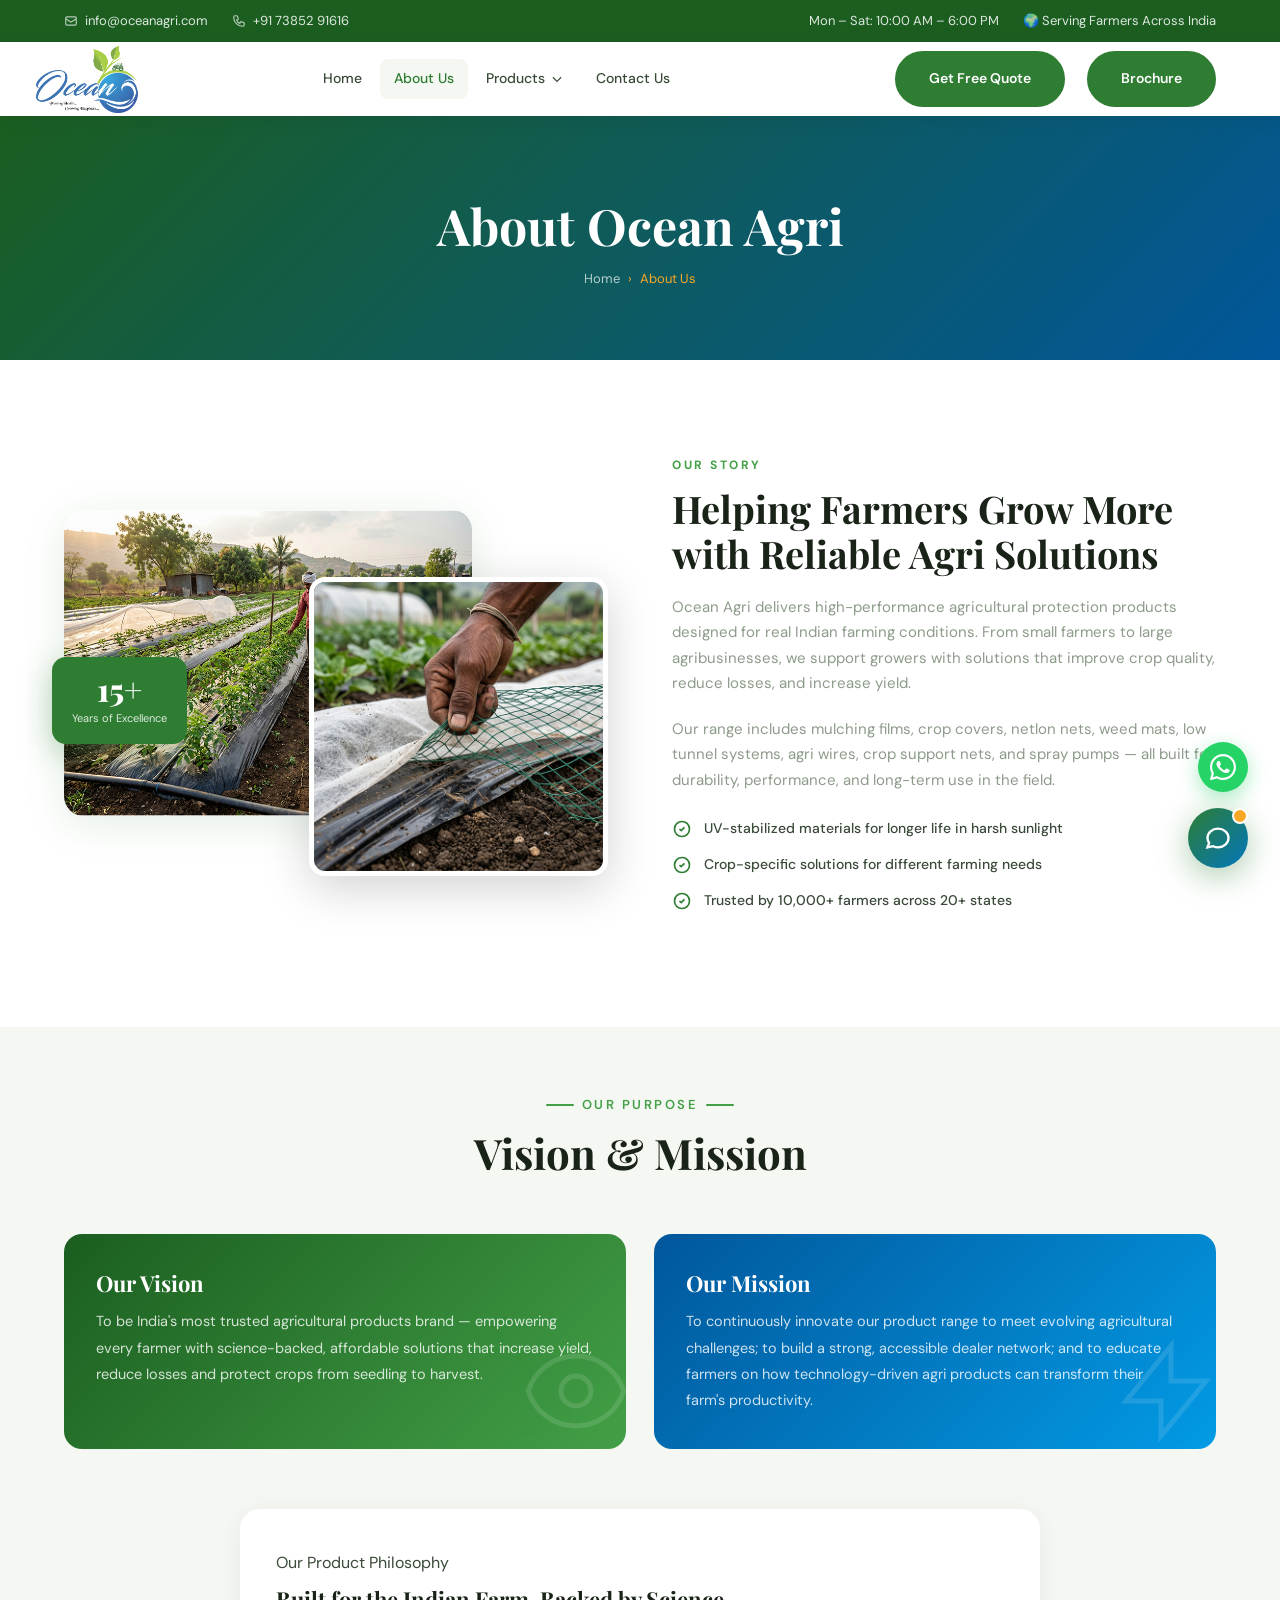
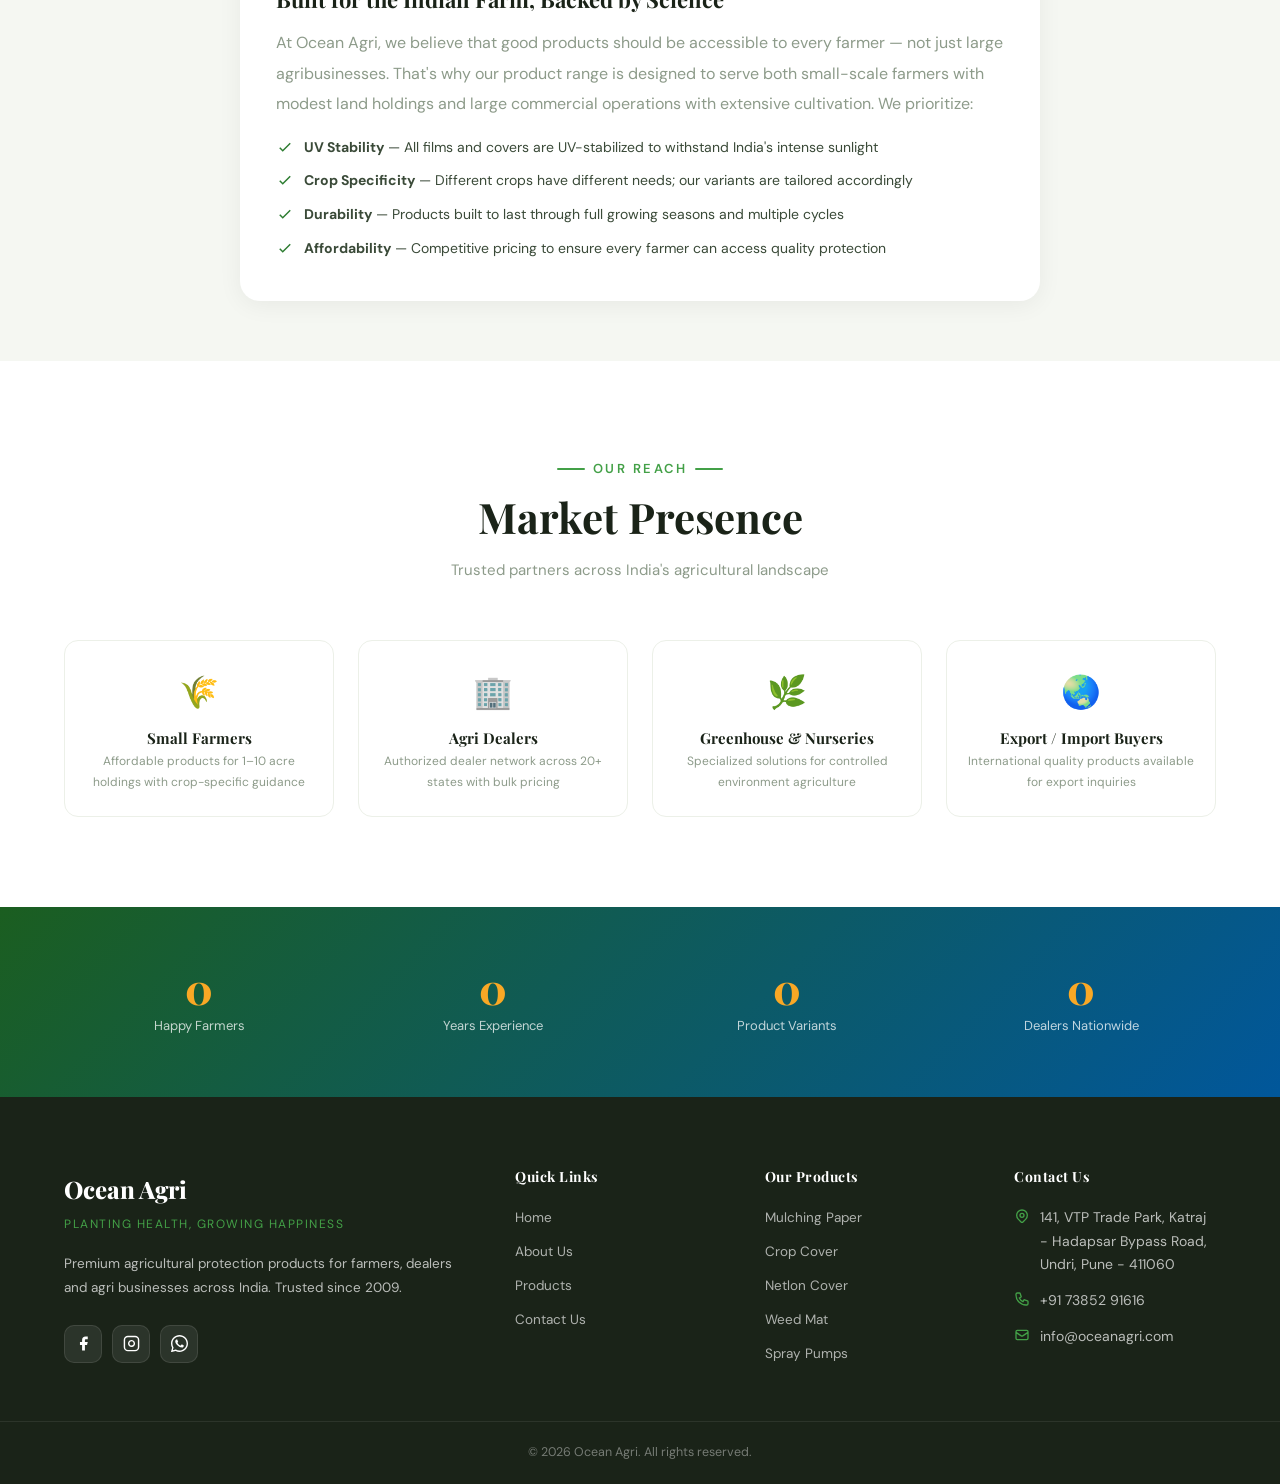
==== commit e4d17c6e: "Actual Images and Content Replace" ====
--- a/about.html
+++ b/about.html
@@ -76,20 +76,19 @@
   <div class="container">
     <div class="about-grid">
       <div class="about-images" data-animate>
-        <div class="about-img-1"><img src="https://images.unsplash.com/photo-1523741543316-beb7fc7023d8?w=800&q=80" alt="Ocean Agri Team" loading="lazy" /></div>
-        <div class="about-img-2"><img src="https://images.unsplash.com/photo-1464226184884-fa280b87c399?w=600&q=80" alt="Farm" loading="lazy" /></div>
+        <div class="about-img-1"><img src="Images/About/AboutMain.png" alt="Ocean Agri Team" loading="lazy" /></div>
+        <div class="about-img-2"><img src="Images/About/AboutOverlay.png" alt="Farm" loading="lazy" /></div>
         <div class="about-badge"><div class="num">15+</div><div class="lbl">Years of Excellence</div></div>
       </div>
       <div class="about-content" data-animate data-delay="2">
         <div class="label">Our Story</div>
-        <h2>Rooted in Agriculture, Driven by Innovation</h2>
-        <p>Founded in 2009, Ocean Agri was born from a simple belief: every farmer deserves access to the best tools to protect and grow their crops. Starting with a small range of mulching films, we have grown into a comprehensive agri-products company serving farmers, dealers, greenhouse operators and export buyers across India and beyond.</p>
-        <p>Our deep understanding of Indian farming challenges — from harsh UV radiation to monsoon extremes — drives us to source and develop products that are specifically adapted to local conditions. Every product we offer has been tested, refined and validated by farmers in the field.</p>
+        <h2>Helping Farmers Grow More with Reliable Agri Solutions</h2>
+        <p>Ocean Agri delivers high-performance agricultural protection products designed for real Indian farming conditions. From small farmers to large agribusinesses, we support growers with solutions that improve crop quality, reduce losses, and increase yield.</p>
+        <p>Our range includes mulching films, crop covers, netlon nets, weed mats, low tunnel systems, agri wires, crop support nets, and spray pumps — all built for durability, performance, and long-term use in the field.        </p>
         <ul class="about-checks">
-          <li><svg xmlns="http://www.w3.org/2000/svg" fill="none" viewBox="0 0 24 24" stroke="currentColor" stroke-width="2"><path d="M9 12l2 2 4-4m6 2a9 9 0 11-18 0 9 9 0 0118 0z"/></svg>Established 2009, 15+ years of agricultural expertise</li>
-          <li><svg xmlns="http://www.w3.org/2000/svg" fill="none" viewBox="0 0 24 24" stroke="currentColor" stroke-width="2"><path d="M9 12l2 2 4-4m6 2a9 9 0 11-18 0 9 9 0 0118 0z"/></svg>Serving 10,000+ farmers across 20+ Indian states</li>
-          <li><svg xmlns="http://www.w3.org/2000/svg" fill="none" viewBox="0 0 24 24" stroke="currentColor" stroke-width="2"><path d="M9 12l2 2 4-4m6 2a9 9 0 11-18 0 9 9 0 0118 0z"/></svg>50+ product variants for diverse crops and climates</li>
-          <li><svg xmlns="http://www.w3.org/2000/svg" fill="none" viewBox="0 0 24 24" stroke="currentColor" stroke-width="2"><path d="M9 12l2 2 4-4m6 2a9 9 0 11-18 0 9 9 0 0118 0z"/></svg>Wide dealer and distributor network nationwide</li>
+          <li><svg xmlns="http://www.w3.org/2000/svg" fill="none" viewBox="0 0 24 24" stroke="currentColor" stroke-width="2"><path d="M9 12l2 2 4-4m6 2a9 9 0 11-18 0 9 9 0 0118 0z"/></svg>UV-stabilized materials for longer life in harsh sunlight</li>
+          <li><svg xmlns="http://www.w3.org/2000/svg" fill="none" viewBox="0 0 24 24" stroke="currentColor" stroke-width="2"><path d="M9 12l2 2 4-4m6 2a9 9 0 11-18 0 9 9 0 0118 0z"/></svg>Crop-specific solutions for different farming needs</li>
+          <li><svg xmlns="http://www.w3.org/2000/svg" fill="none" viewBox="0 0 24 24" stroke="currentColor" stroke-width="2"><path d="M9 12l2 2 4-4m6 2a9 9 0 11-18 0 9 9 0 0118 0z"/></svg>Trusted by 10,000+ farmers across 20+ states</li>
         </ul>
       </div>
     </div>
--- a/style.css
+++ b/style.css
@@ -252,12 +252,12 @@
    }
    .hero-bg {
      position: absolute; inset: 0;
-     background: linear-gradient(100deg, rgba(27,94,32,0.96) 0%, rgba(1,87,155,0.82) 60%, rgba(27,94,32,0.6) 100%);
+     /* background: linear-gradient(100deg, rgba(27,94,32,0.96) 0%, rgba(1,87,155,0.82) 60%, rgba(27,94,32,0.6) 100%); */
      z-index: 1;
    }
    .hero-img {
      position: absolute; inset: 0;
-     background: url('https://images.unsplash.com/photo-1625246333195-78d9c38ad449?w=1600&q=80') center/cover no-repeat;
+     background: url('Images/slider/slide1.png') center/cover no-repeat;
      z-index: 0;
    }
    .hero .container { position: relative; z-index: 2; }
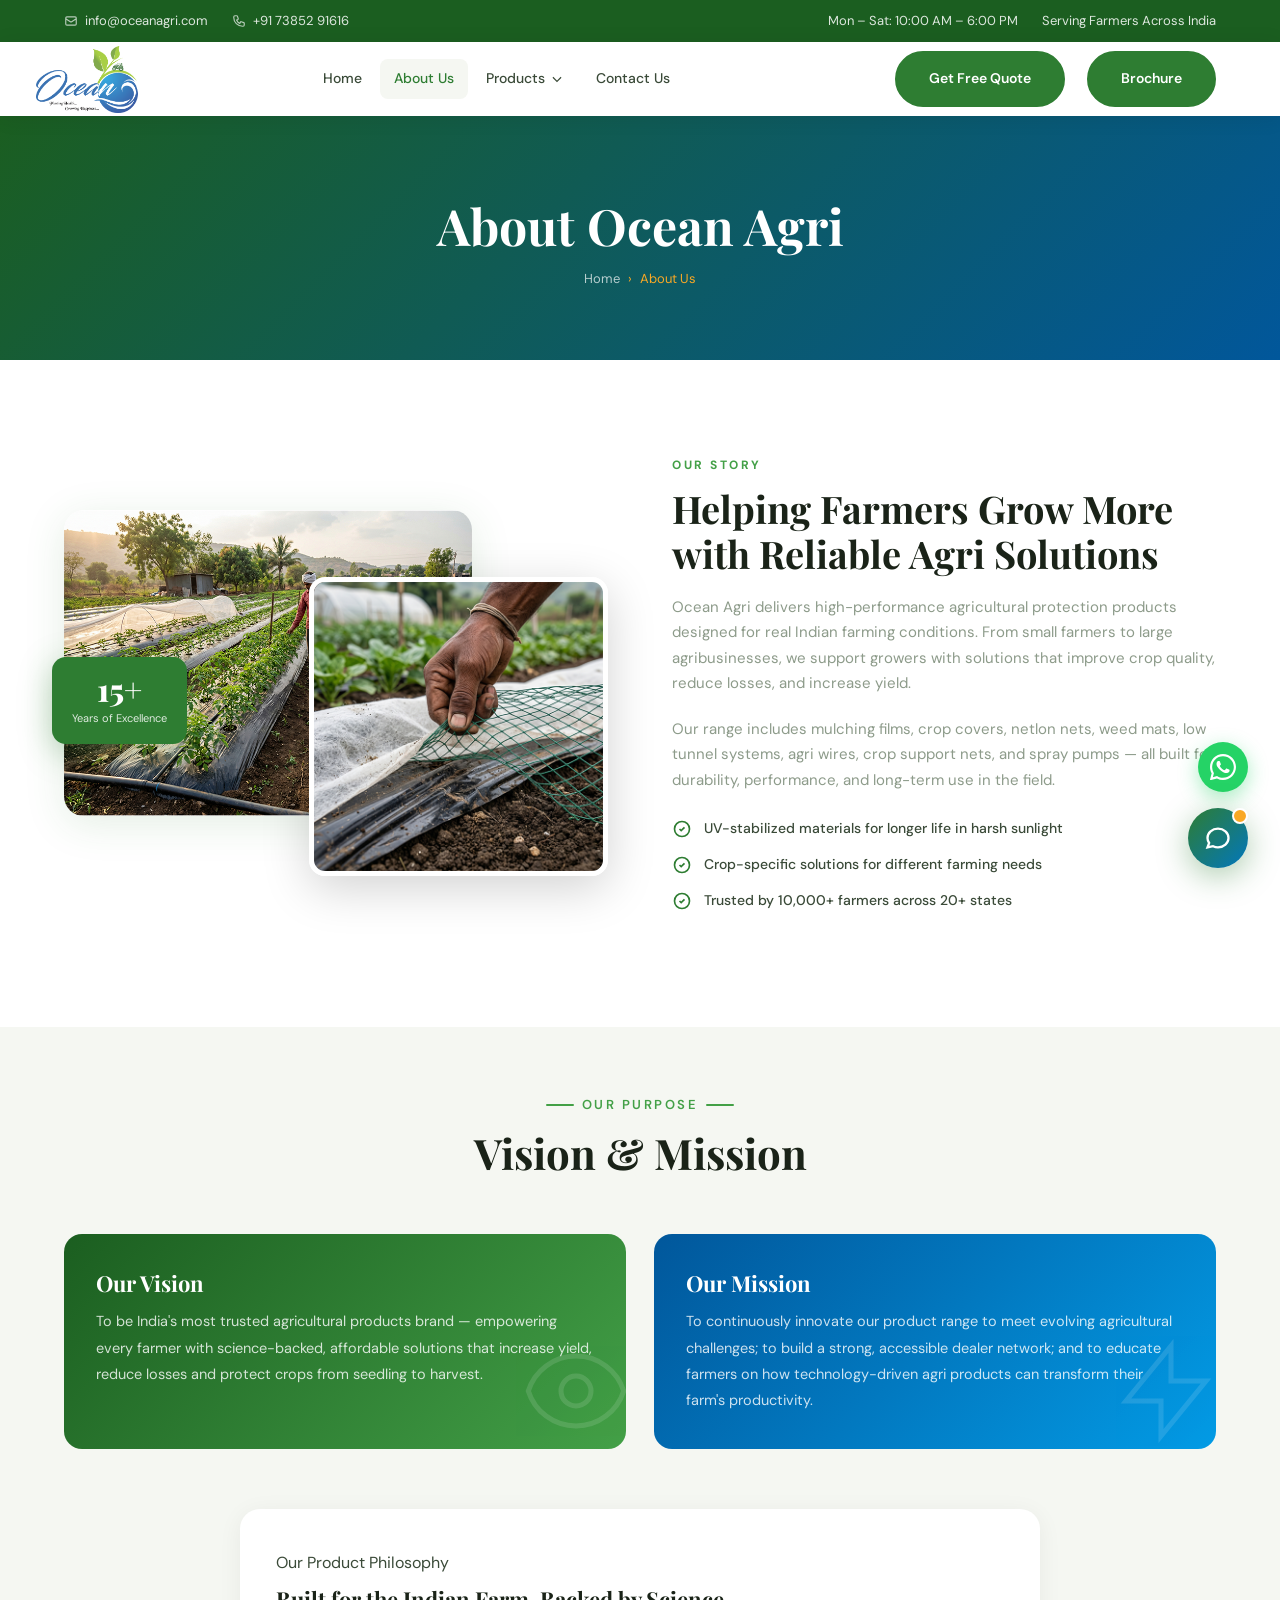
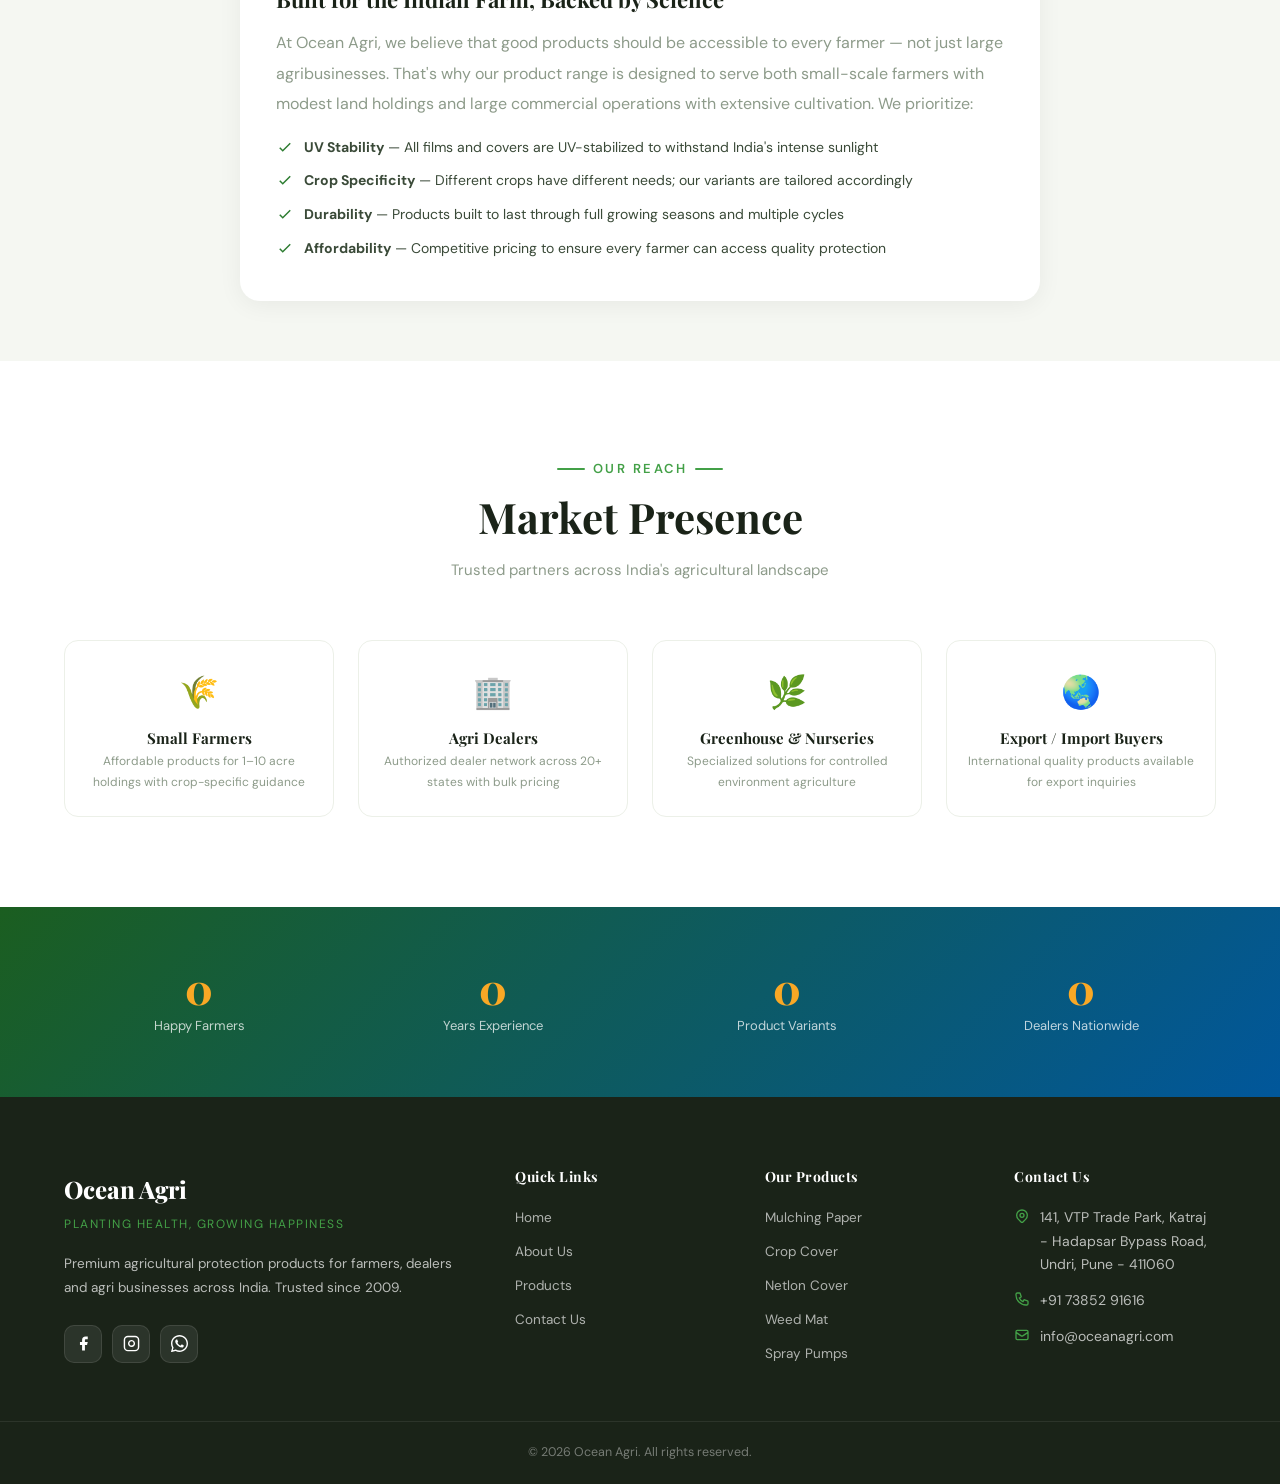
==== commit 710a7587: "remove icon" ====
--- a/about.html
+++ b/about.html
@@ -16,7 +16,7 @@
       <span class="item"><svg xmlns="http://www.w3.org/2000/svg" fill="none" viewBox="0 0 24 24" stroke="currentColor" stroke-width="2"><path d="M3 8l7.89 5.26a2 2 0 002.22 0L21 8M5 19h14a2 2 0 002-2V7a2 2 0 00-2-2H5a2 2 0 00-2 2v10a2 2 0 002 2z"/></svg><a href="mailto:info@oceanagri.com">info@oceanagri.com</a></span>
       <span class="item"><svg xmlns="http://www.w3.org/2000/svg" fill="none" viewBox="0 0 24 24" stroke="currentColor" stroke-width="2"><path d="M3 5a2 2 0 012-2h3.28a1 1 0 01.948.684l1.498 4.493a1 1 0 01-.502 1.21l-2.257 1.13a11.042 11.042 0 005.516 5.516l1.13-2.257a1 1 0 011.21-.502l4.493 1.498a1 1 0 01.684.949V19a2 2 0 01-2 2h-1C9.716 21 3 14.284 3 6V5z"/></svg><a href="tel:+919876543210">+91 73852 91616</a></span>
     </div>
-    <div class="topbar-right"><span class="item">Mon – Sat: 10:00 AM – 6:00 PM</span><span class="item">🌍 Serving Farmers Across India</span></div>
+    <div class="topbar-right"><span class="item">Mon – Sat: 10:00 AM – 6:00 PM</span><span class="item">Serving Farmers Across India</span></div>
   </div>
 </div>
 
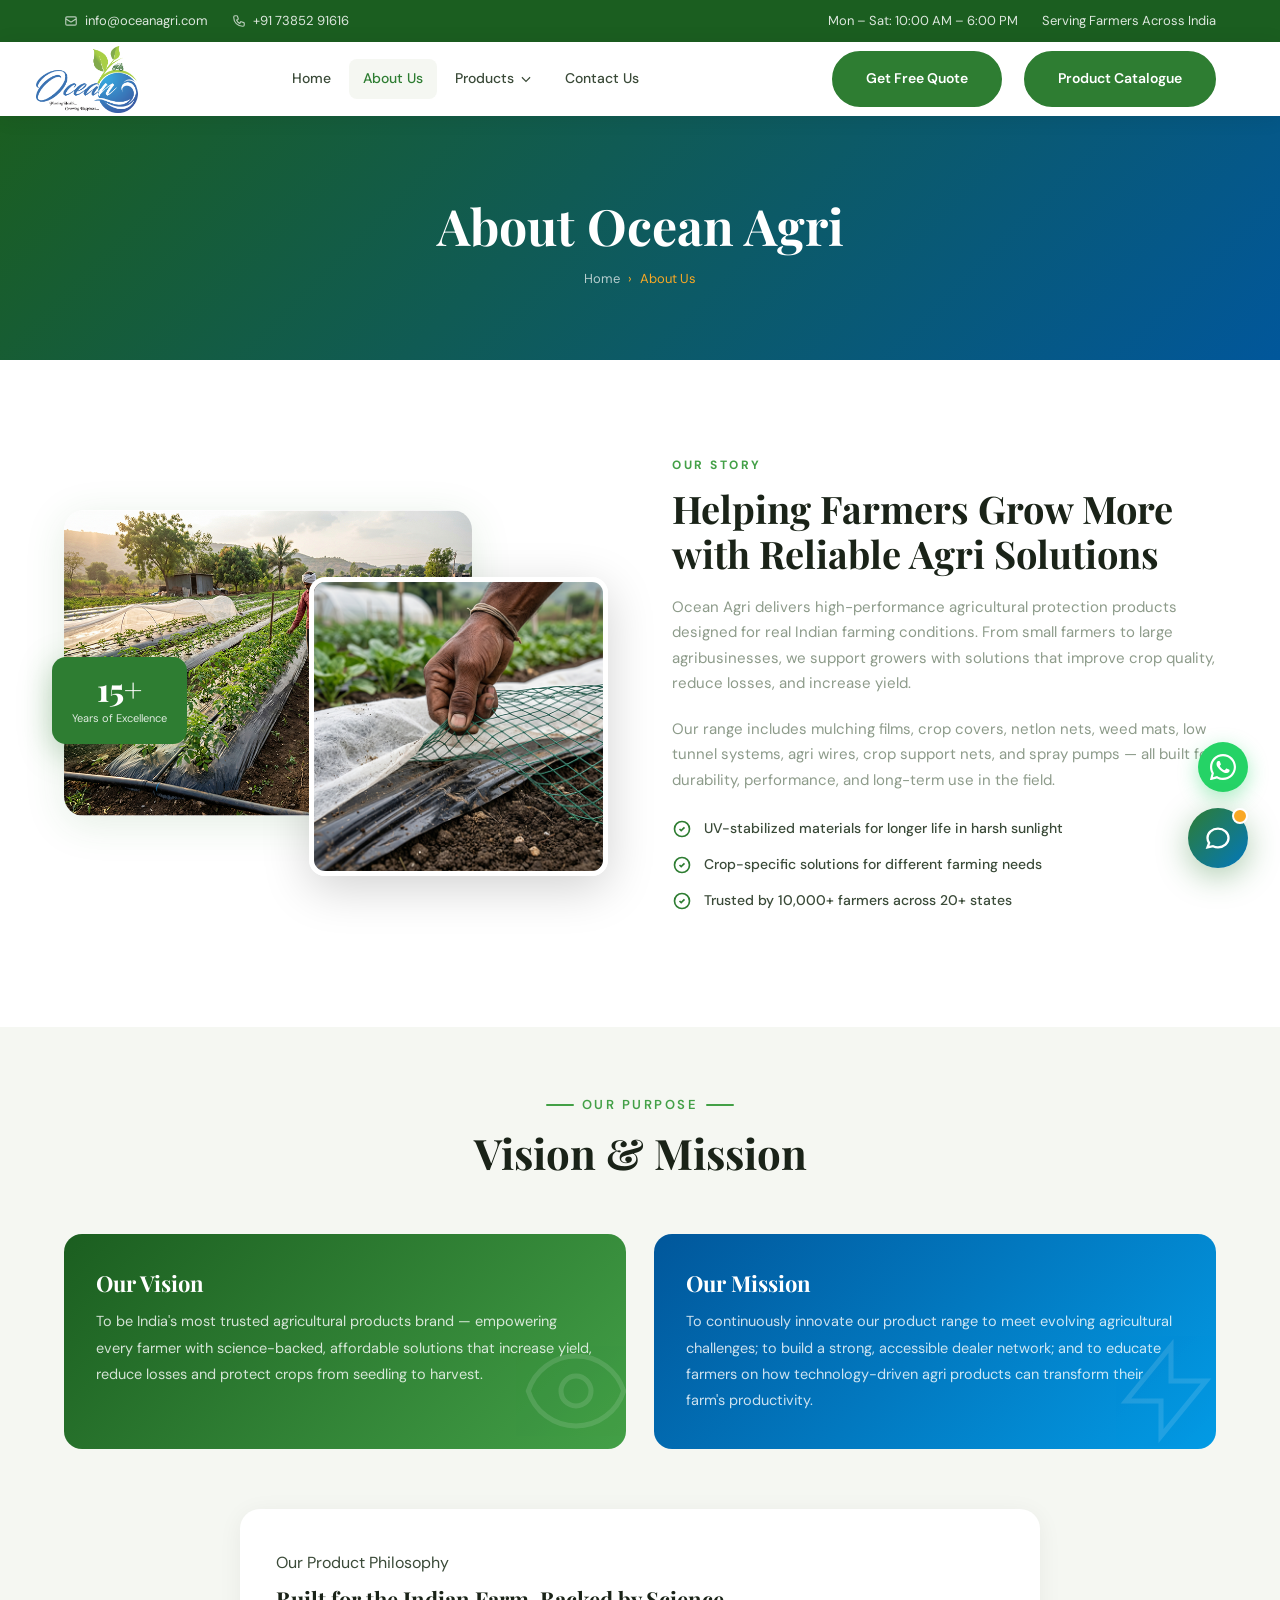
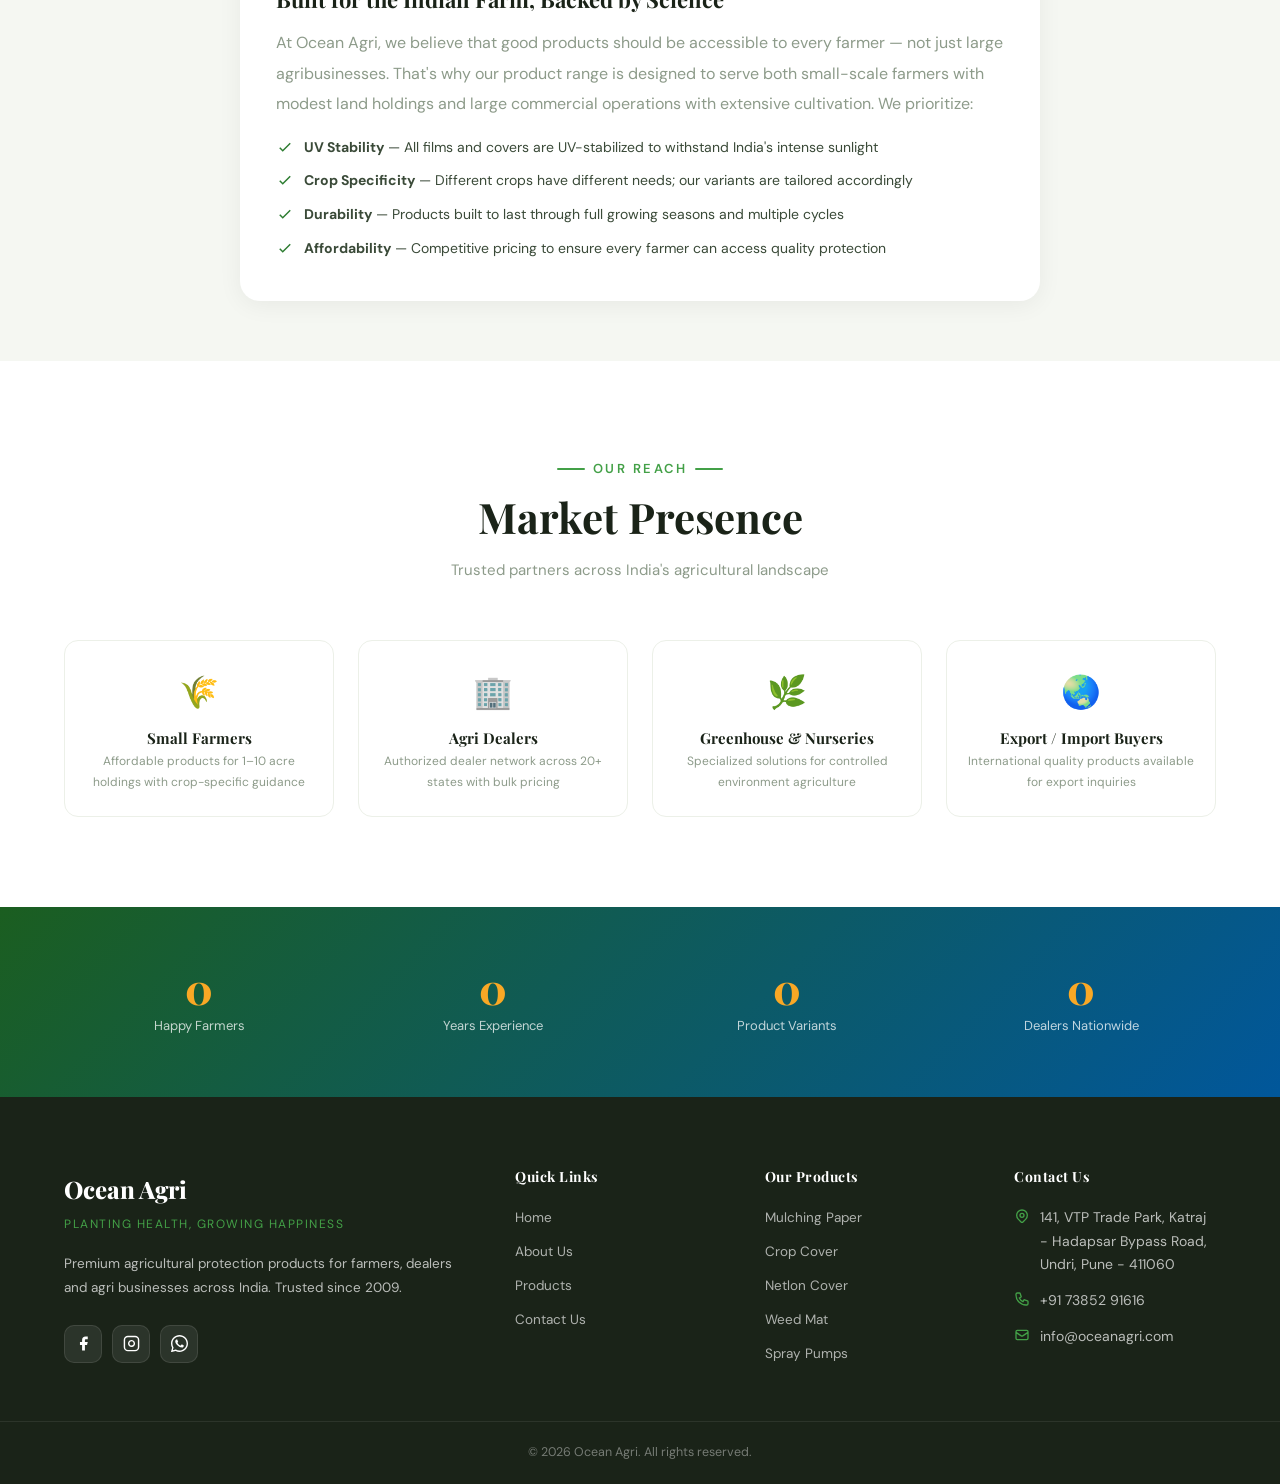
==== commit 5a662298: "Rename Brochoure to Product Cat" ====
--- a/about.html
+++ b/about.html
@@ -14,7 +14,7 @@
   <div class="container inner">
     <div class="topbar-left">
       <span class="item"><svg xmlns="http://www.w3.org/2000/svg" fill="none" viewBox="0 0 24 24" stroke="currentColor" stroke-width="2"><path d="M3 8l7.89 5.26a2 2 0 002.22 0L21 8M5 19h14a2 2 0 002-2V7a2 2 0 00-2-2H5a2 2 0 00-2 2v10a2 2 0 002 2z"/></svg><a href="mailto:info@oceanagri.com">info@oceanagri.com</a></span>
-      <span class="item"><svg xmlns="http://www.w3.org/2000/svg" fill="none" viewBox="0 0 24 24" stroke="currentColor" stroke-width="2"><path d="M3 5a2 2 0 012-2h3.28a1 1 0 01.948.684l1.498 4.493a1 1 0 01-.502 1.21l-2.257 1.13a11.042 11.042 0 005.516 5.516l1.13-2.257a1 1 0 011.21-.502l4.493 1.498a1 1 0 01.684.949V19a2 2 0 01-2 2h-1C9.716 21 3 14.284 3 6V5z"/></svg><a href="tel:+919876543210">+91 73852 91616</a></span>
+      <span class="item"><svg xmlns="http://www.w3.org/2000/svg" fill="none" viewBox="0 0 24 24" stroke="currentColor" stroke-width="2"><path d="M3 5a2 2 0 012-2h3.28a1 1 0 01.948.684l1.498 4.493a1 1 0 01-.502 1.21l-2.257 1.13a11.042 11.042 0 005.516 5.516l1.13-2.257a1 1 0 011.21-.502l4.493 1.498a1 1 0 01.684.949V19a2 2 0 01-2 2h-1C9.716 21 3 14.284 3 6V5z"/></svg><a href="tel:+917385291616">+91 73852 91616</a></span>
     </div>
     <div class="topbar-right"><span class="item">Mon – Sat: 10:00 AM – 6:00 PM</span><span class="item">Serving Farmers Across India</span></div>
   </div>
@@ -48,7 +48,7 @@
     </ul>
     <div style="display:flex; align-items:center; gap:10px;">
     <a class="btn btn-primary nav-cta" href="contact.html">Get Free Quote</a>
-     <a class="btn btn-primary nav-cta" href="OCEAN All Product.pdf" download>Brochure</a>
+     <a class="btn btn-primary nav-cta" href="OCEAN All Product.pdf" download>Product Catalogue</a>
 </div>
     <button class="hamburger"><span></span><span></span><span></span></button>
   </div>
@@ -60,7 +60,7 @@
   <a class="mobile-nav-link" href="products.html">Products</a>
   <a class="mobile-nav-link" href="contact.html">Contact Us</a>
   <a class="btn btn-primary" href="contact.html" style="margin-top:20px;display:inline-flex;">Get Free Quote</a>
-    <a class="btn btn-primary" href="OCEAN All Product.pdf" download style="margin-top:10px;display:inline-flex;">Brochure</a>
+    <a class="btn btn-primary" href="OCEAN All Product.pdf" download style="margin-top:10px;display:inline-flex;">Product Catalogue</a>
 </div>
 
 <!-- PAGE HEADER -->
@@ -195,7 +195,7 @@
         <h4>Contact Us</h4>
         <div class="contact-item"><svg xmlns="http://www.w3.org/2000/svg" fill="none" viewBox="0 0 24 24" stroke="currentColor" stroke-width="2"><path d="M17.657 16.657L13.414 20.9a1.998 1.998 0 01-2.827 0l-4.244-4.243a8 8 0 1111.314 0z"/><path d="M15 11a3 3 0 11-6 0 3 3 0 016 0z"/></svg><span>141, VTP Trade Park, Katraj - Hadapsar Bypass Road, Undri, Pune - 411060</span>
         </div>
-        <div class="contact-item"><svg xmlns="http://www.w3.org/2000/svg" fill="none" viewBox="0 0 24 24" stroke="currentColor" stroke-width="2"><path d="M3 5a2 2 0 012-2h3.28a1 1 0 01.948.684l1.498 4.493a1 1 0 01-.502 1.21l-2.257 1.13a11.042 11.042 0 005.516 5.516l1.13-2.257a1 1 0 011.21-.502l4.493 1.498a1 1 0 01.684.949V19a2 2 0 01-2 2h-1C9.716 21 3 14.284 3 6V5z"/></svg><a href="tel:+919876543210">+91 73852 91616</a></div>
+        <div class="contact-item"><svg xmlns="http://www.w3.org/2000/svg" fill="none" viewBox="0 0 24 24" stroke="currentColor" stroke-width="2"><path d="M3 5a2 2 0 012-2h3.28a1 1 0 01.948.684l1.498 4.493a1 1 0 01-.502 1.21l-2.257 1.13a11.042 11.042 0 005.516 5.516l1.13-2.257a1 1 0 011.21-.502l4.493 1.498a1 1 0 01.684.949V19a2 2 0 01-2 2h-1C9.716 21 3 14.284 3 6V5z"/></svg><a href="tel:+917385291616">+91 73852 91616</a></div>
         <div class="contact-item"><svg xmlns="http://www.w3.org/2000/svg" fill="none" viewBox="0 0 24 24" stroke="currentColor" stroke-width="2"><path d="M3 8l7.89 5.26a2 2 0 002.22 0L21 8M5 19h14a2 2 0 002-2V7a2 2 0 00-2-2H5a2 2 0 00-2 2v10a2 2 0 002 2z"/></svg><a href="mailto:info@oceanagri.com">info@oceanagri.com</a></div>
       </div>
     </div>
--- a/style.css
+++ b/style.css
@@ -252,7 +252,7 @@
    }
    .hero-bg {
      position: absolute; inset: 0;
-     /* background: linear-gradient(100deg, rgba(27,94,32,0.96) 0%, rgba(1,87,155,0.82) 60%, rgba(27,94,32,0.6) 100%); */
+     background: linear-gradient(100deg, rgba(27,94,32,0.96) 0%, rgba(1,87,155,0.82) 60%, rgba(27,94,32,0.6) 100%);
      z-index: 1;
    }
    .hero-img {
